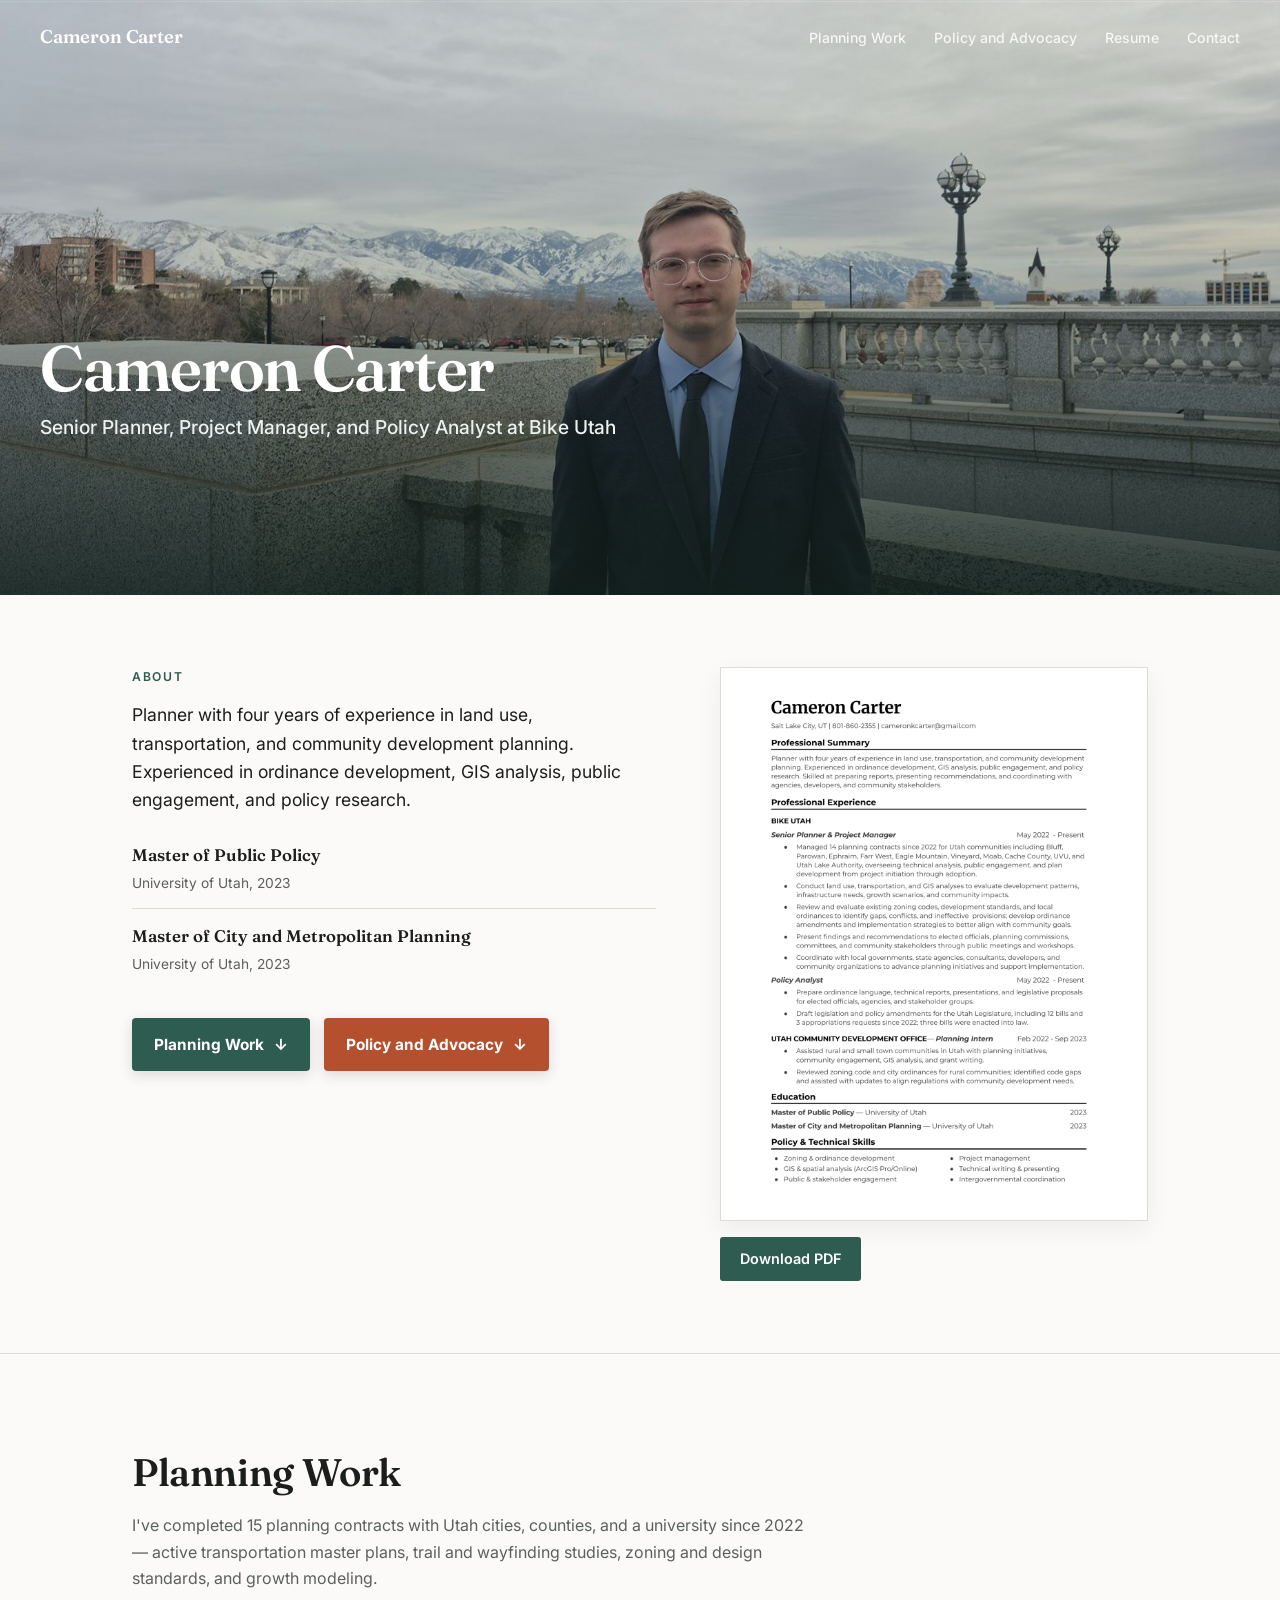
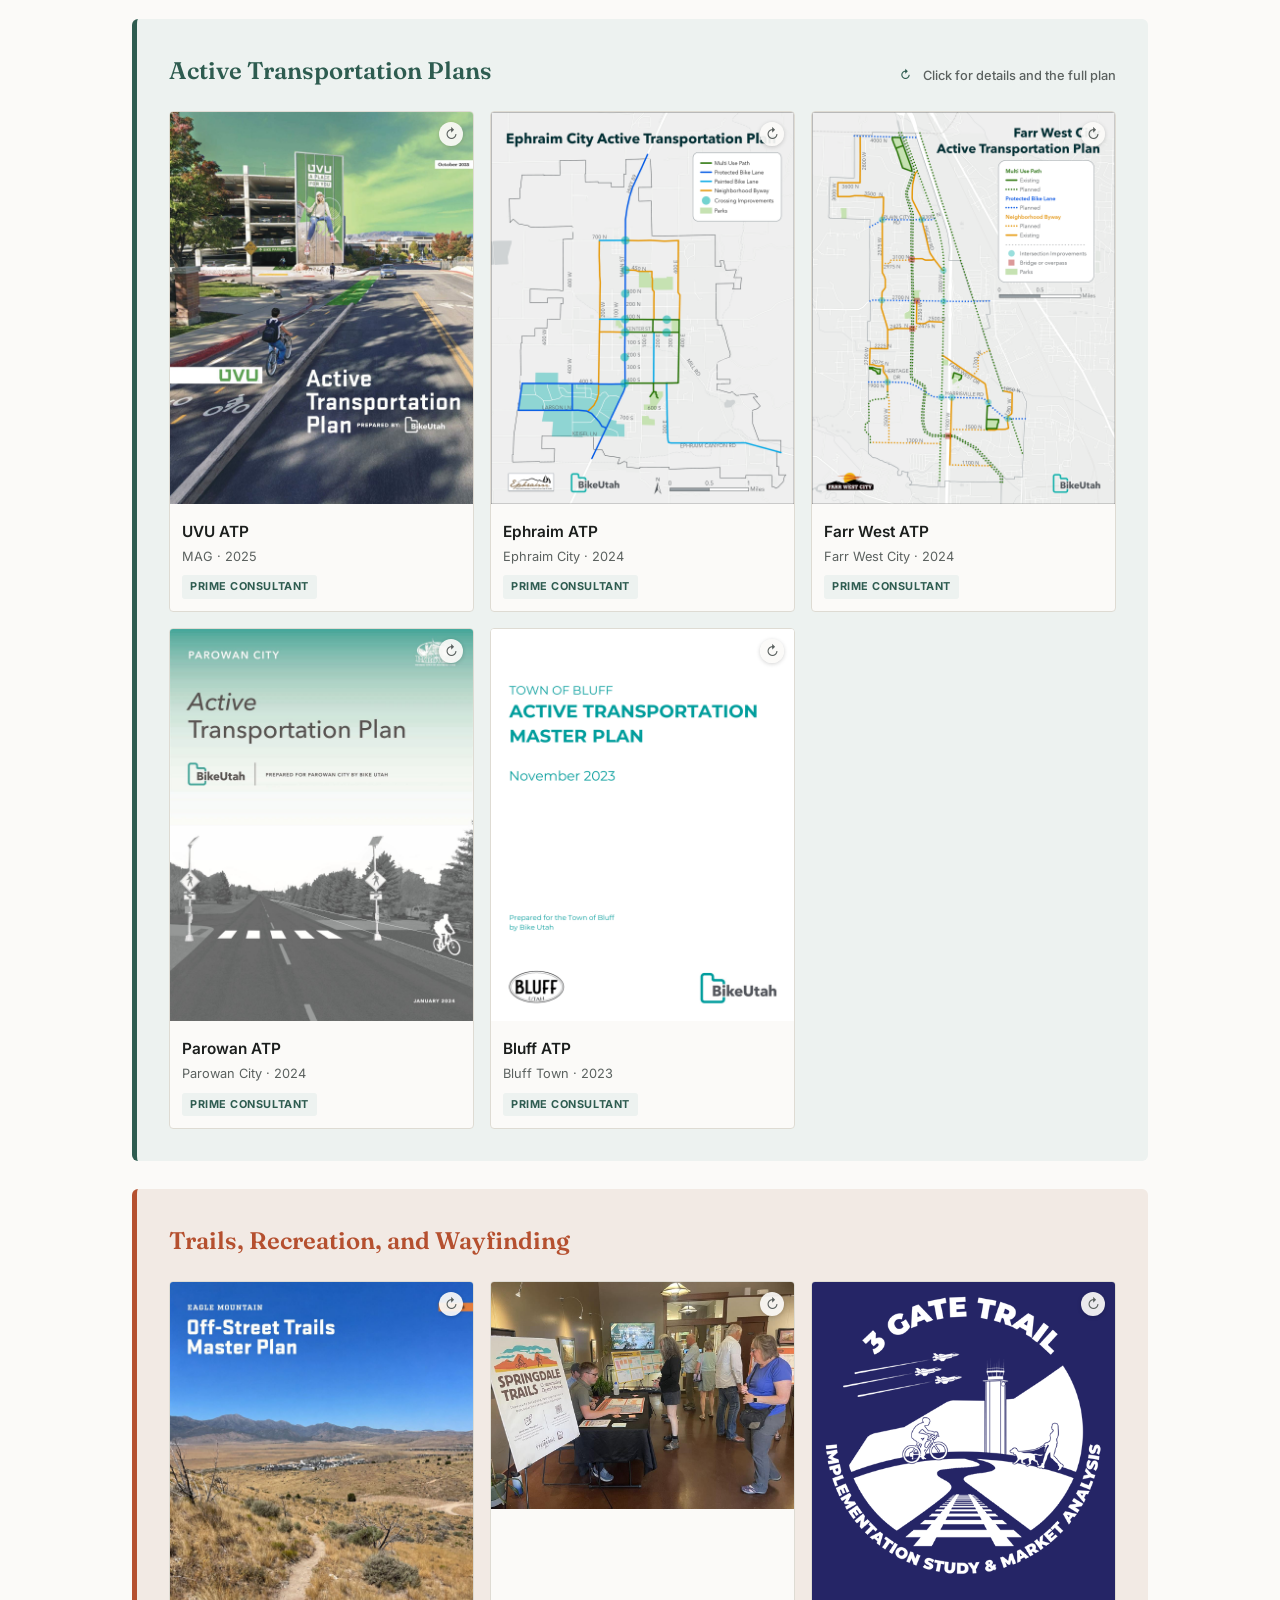
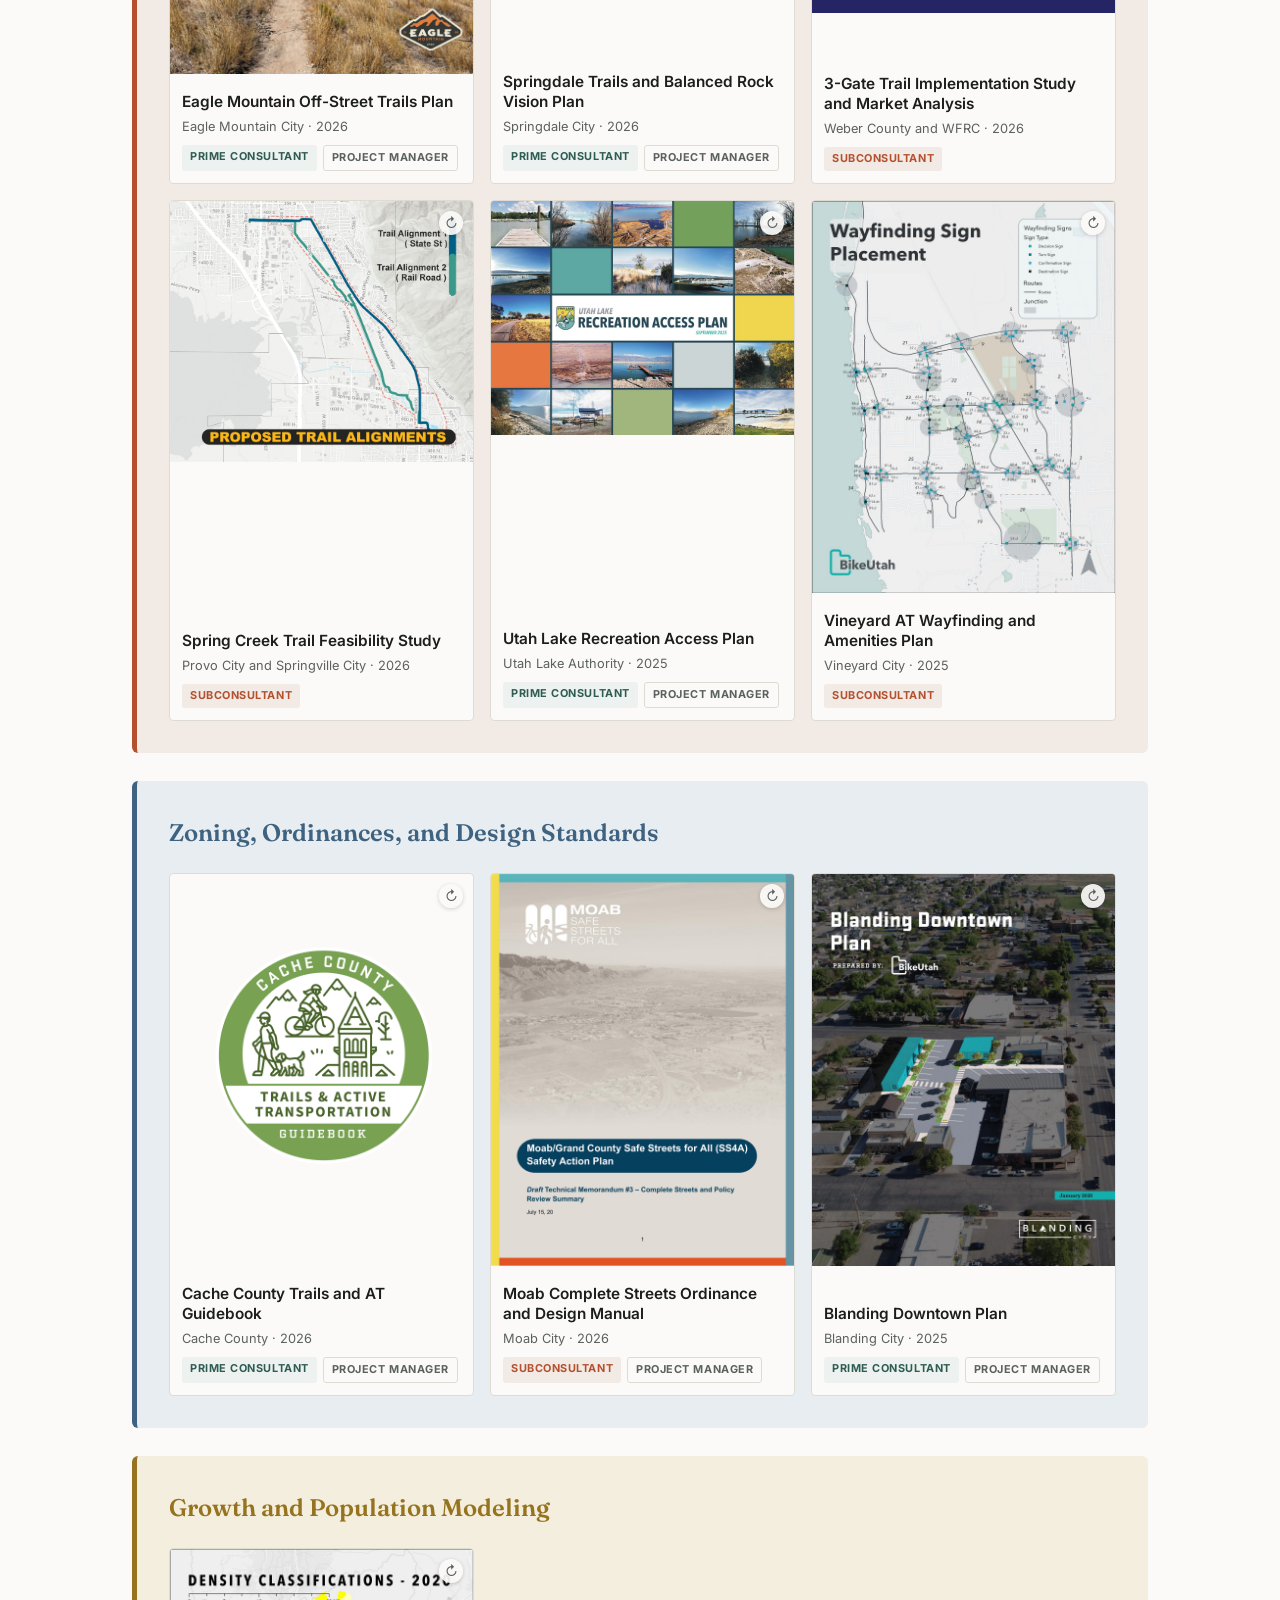
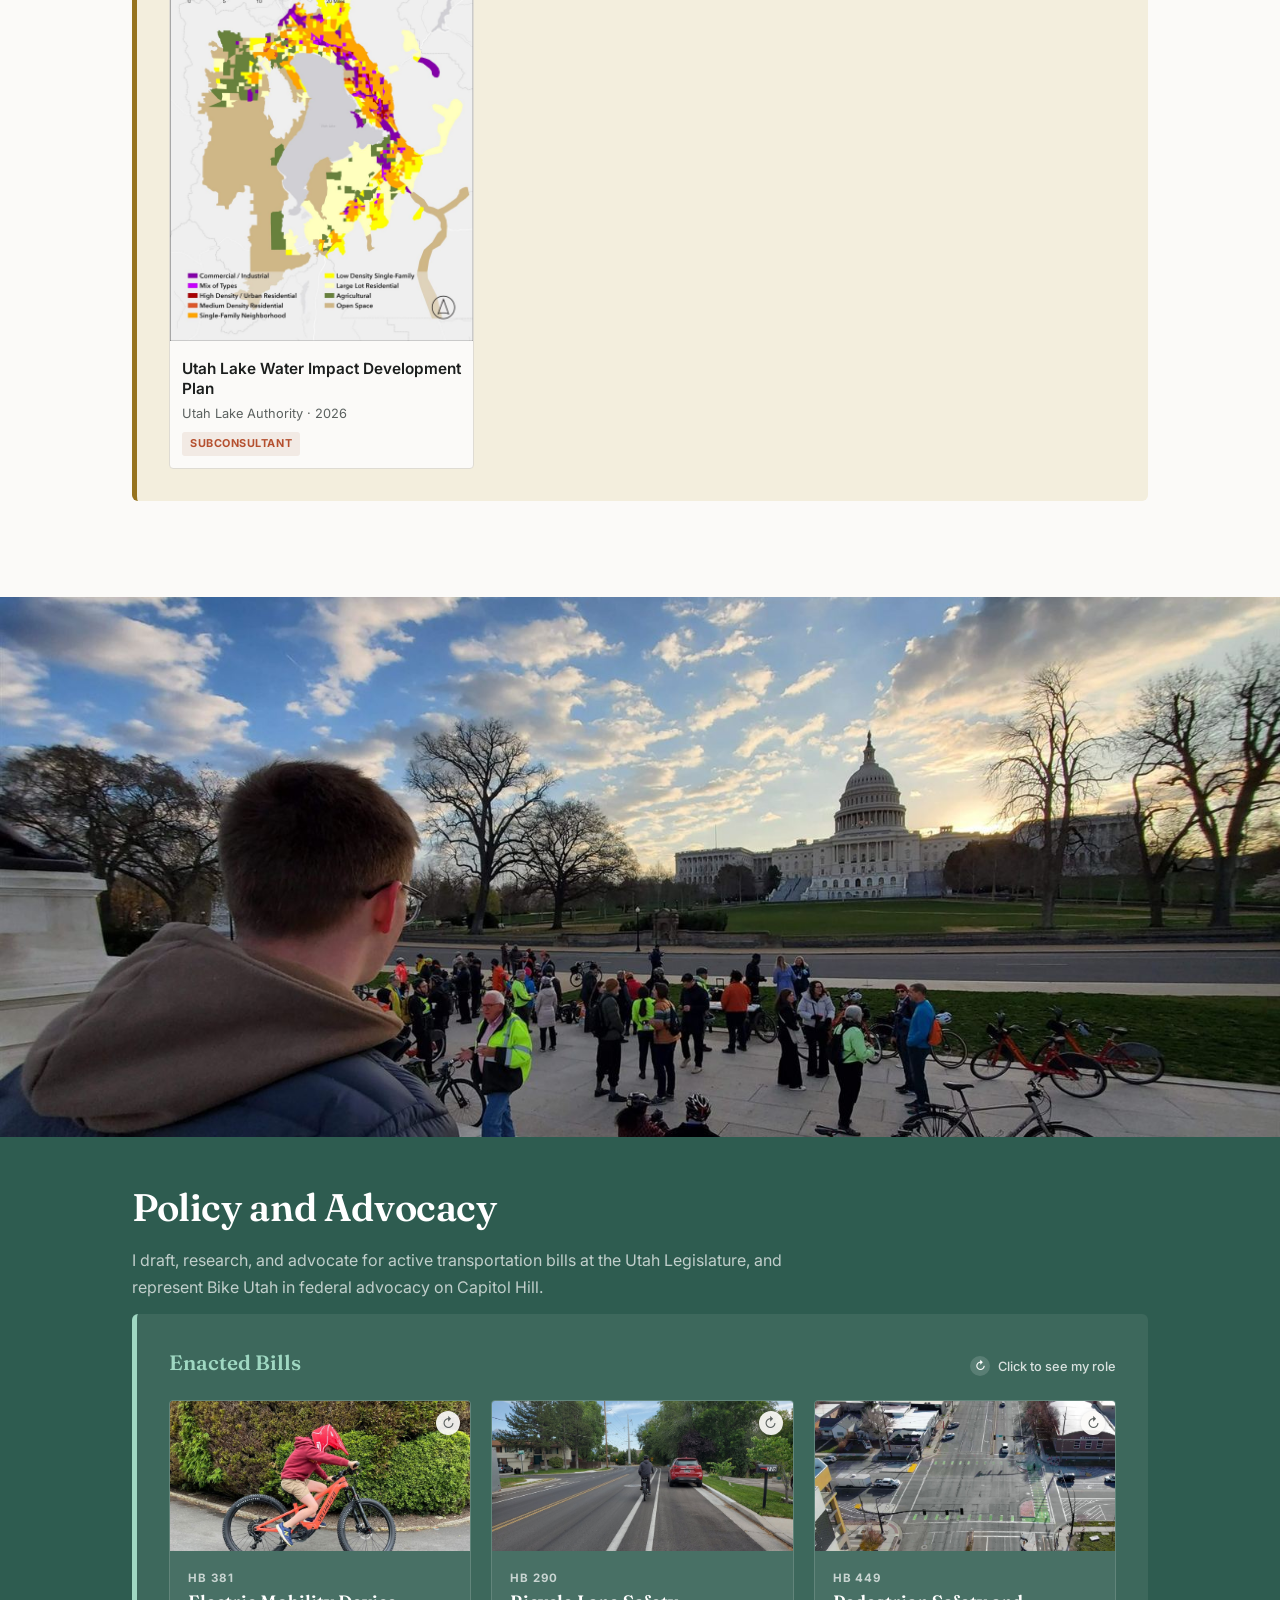
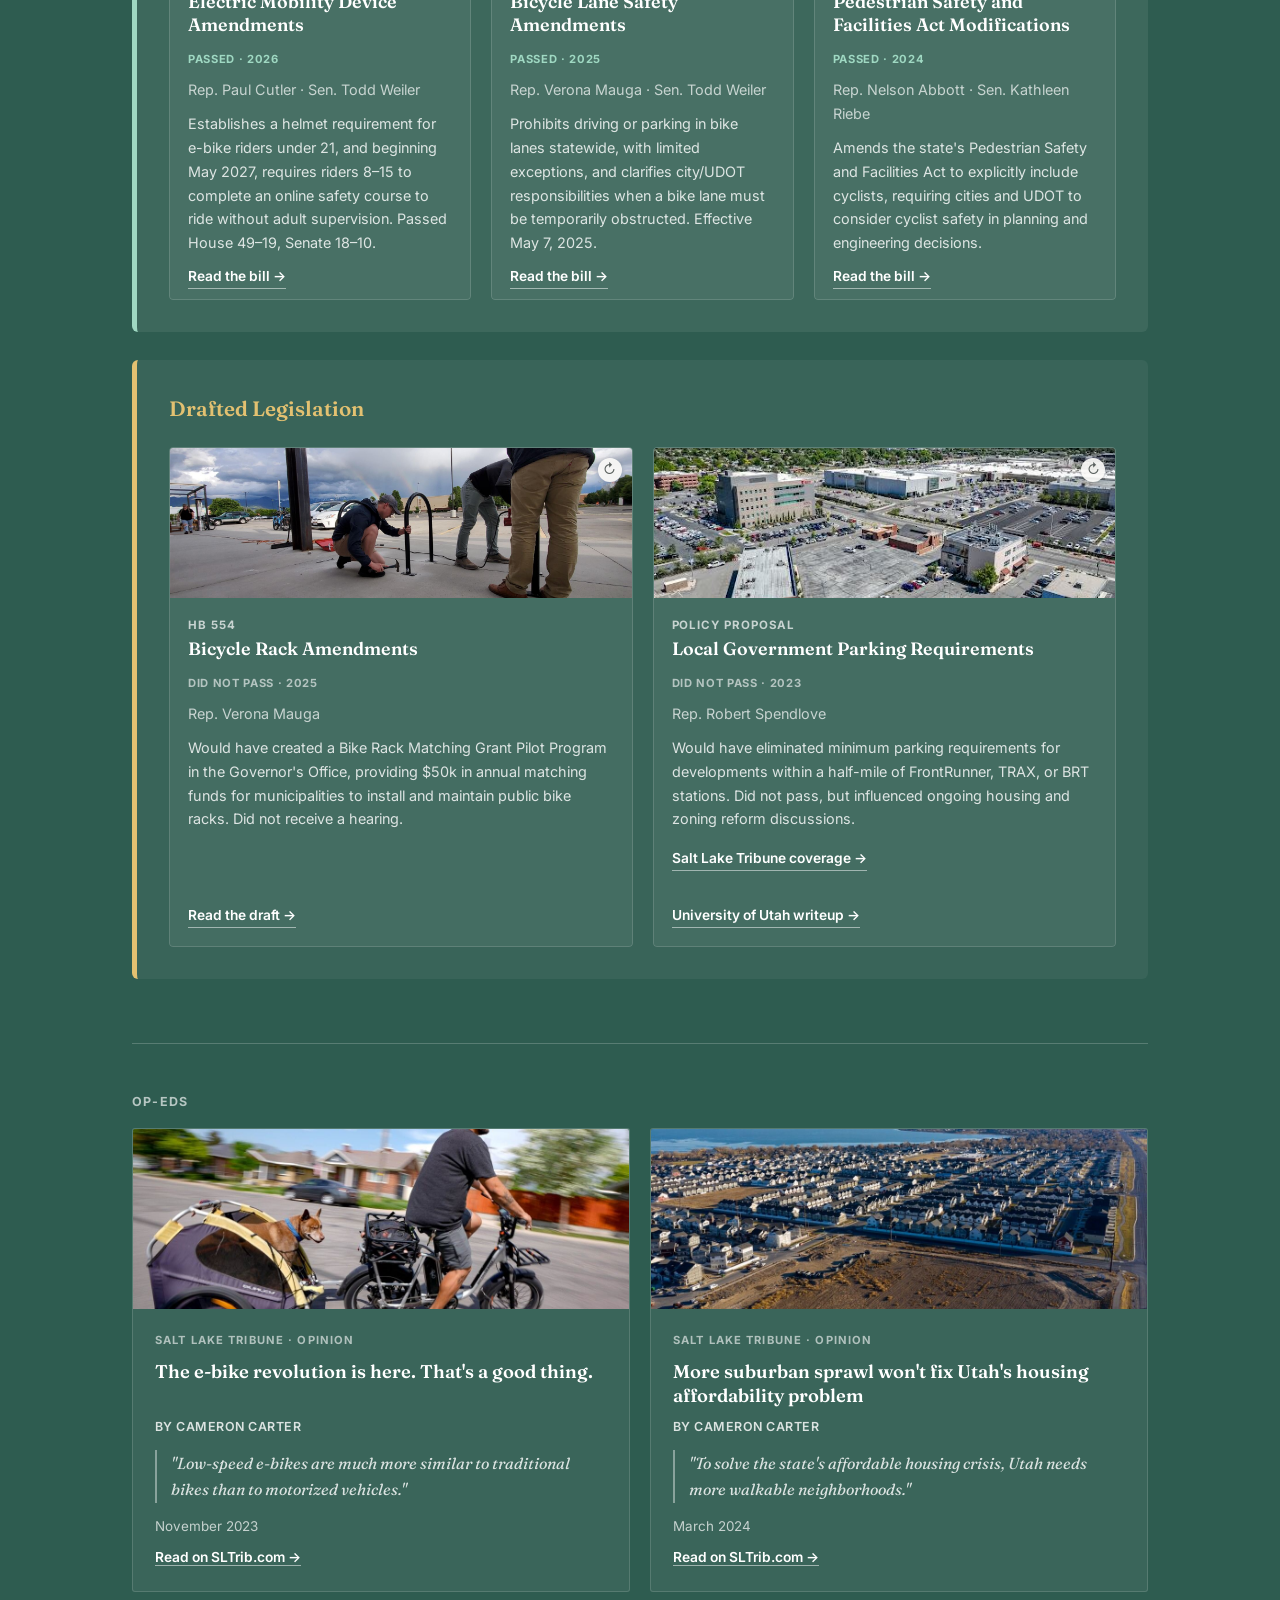
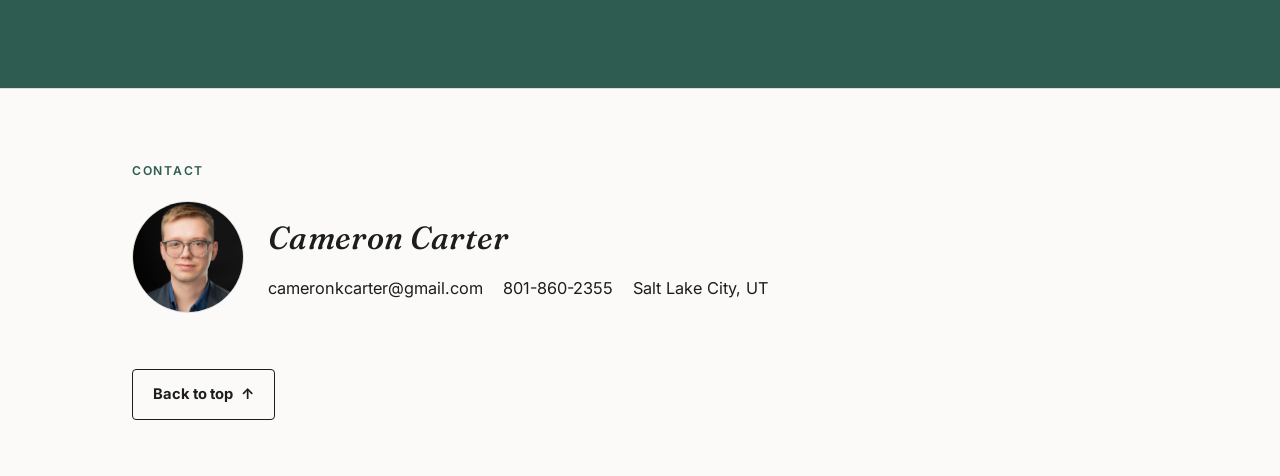
==== index.html @ 16ba0f66 "Open plan pages in same tab instead of new tab" ====
<!DOCTYPE html>
<html lang="en">
<head>
<meta charset="UTF-8">
<meta name="viewport" content="width=device-width, initial-scale=1.0">
<title>Cameron Carter — Transportation and Land Use Planner</title>
<link rel="stylesheet" href="assets/css/style.css">
</head>
<body>

<header class="site-nav" id="siteNav">
  <div class="wrap">
    <a class="site-name" href="#top">Cameron Carter</a>
    <nav>
      <a href="#planning">Planning Work</a>
      <a href="#policy">Policy and Advocacy</a>
      <a href="#resume">Resume</a>
      <a href="#contact">Contact</a>
    </nav>
  </div>
</header>

<section class="hero" id="top">
  <img src="assets/img/hero-capitol.jpg" alt="Cameron Carter at the Utah State Capitol, with the Salt Lake valley and Wasatch mountains behind him">
  <div class="hero-content">
    <div class="wrap">
      <h1>Cameron Carter</h1>
      <div class="role">Senior Planner, Project Manager, and Policy Analyst at Bike Utah</div>
    </div>
  </div>
</section>

<main>

  <section class="tight" id="about">
    <div class="wrap">
      <div class="about-grid">
        <div>
          <div class="eyebrow">About</div>
          <p class="lead">Planner with four years of experience in land use, transportation, and community development planning. Experienced in ordinance development, GIS analysis, public engagement, and policy research.</p>

          <ul class="degree-list">
            <li>
              <div class="degree-name">Master of Public Policy</div>
              <div class="degree-school">University of Utah, 2023</div>
            </li>
            <li>
              <div class="degree-name">Master of City and Metropolitan Planning</div>
              <div class="degree-school">University of Utah, 2023</div>
            </li>
          </ul>

          <div class="btn-row">
            <a class="btn-scroll btn-scroll-green" href="#planning">Planning Work <span class="arrow">↓</span></a>
            <a class="btn-scroll btn-scroll-rust" href="#policy">Policy and Advocacy <span class="arrow">↓</span></a>
          </div>
        </div>

        <div id="resume">
          <a href="assets/resume/Cameron-Carter-Resume.pdf" target="_blank" rel="noopener">
            <img class="resume-image" src="assets/img/resume-page1.png" alt="Cameron Carter's resume">
          </a>
          <div class="resume-actions">
            <a class="btn" href="assets/resume/Cameron-Carter-Resume.pdf" download>Download PDF</a>
          </div>
        </div>
      </div>
    </div>
  </section>

  <section class="section-divide" id="planning">
    <div class="wrap">
      <h2>Planning Work</h2>
      <p class="muted measure">I've completed 15 planning contracts with Utah cities, counties, and a university since 2022 — active transportation master plans, trail and wayfinding studies, zoning and design standards, and growth modeling.</p>

      <div class="cat-block cat-green">
        <div class="cat-title-row">
          <div class="cat-title">Active Transportation Plans</div>
          <div class="flip-cue"><span class="flip-cue-icon">↻</span> Click for details and the full plan</div>
        </div>
        <div class="proj-grid">
          <div class="proj-card flip-card" onclick="flipCard(this)">
            <div class="proj-card-inner">
              <div class="proj-face proj-front">
                <img class="proj-photo" src="assets/img/plan-uvu-main.jpg" alt="UVU Active Transportation Plan cover">
                <span class="flip-hint">↻</span>
                <div class="proj-front-body">
                  <div class="proj-name">UVU ATP</div>
                  <div class="proj-meta">MAG · 2025</div>
                  <div class="proj-tags"><span class="role-tag">Prime Consultant</span></div>
                </div>
              </div>
              <div class="proj-face proj-back">
                <img src="assets/img/plan-uvu-secondary.jpg" alt="UVU Active Transportation Plan map">
                <div class="proj-back-body">
                  <ul class="proj-desc-list">
                    <li>Campus-wide Active Transportation Plan linking UVU, surrounding neighborhoods, and regional transit</li>
                    <li>Evaluates walking and biking conditions on campus and across the network</li>
                    <li>Identifies major barriers to active commuting</li>
                    <li>Infrastructure and program strategies for students, faculty, staff, and visitors</li>
                  </ul>
                  <a class="proj-link" href="plans/uvu.html" onclick="event.stopPropagation();">View Full Plan →</a>
                </div>
              </div>
            </div>
          </div>
          <div class="proj-card flip-card" onclick="flipCard(this)">
            <div class="proj-card-inner">
              <div class="proj-face proj-front">
                <img class="proj-photo" src="assets/img/plan-ephraim-main.png" alt="Ephraim Active Transportation Plan map">
                <span class="flip-hint">↻</span>
                <div class="proj-front-body">
                  <div class="proj-name">Ephraim ATP</div>
                  <div class="proj-meta">Ephraim City · 2024</div>
                  <div class="proj-tags"><span class="role-tag">Prime Consultant</span></div>
                </div>
              </div>
              <div class="proj-face proj-back">
                <img src="assets/img/plan-ephraim-secondary.jpg" alt="Planning team reviewing a draft map during the Ephraim Active Transportation Plan process">
                <div class="proj-back-body">
                  <ul class="proj-desc-list">
                    <li>High-level recommendations and designs for the city's walking and biking network</li>
                    <li>Proposes 23.4 miles of new active transportation routes</li>
                    <li>Estimated cost: $2.7 million over the next 10–20 years</li>
                    <li>Existing conditions analysis</li>
                    <li>Community engagement: public open house, online survey, bike tour with city stakeholders</li>
                  </ul>
                  <a class="proj-link" href="plans/ephraim.html" onclick="event.stopPropagation();">View Full Plan →</a>
                </div>
              </div>
            </div>
          </div>
          <div class="proj-card flip-card" onclick="flipCard(this)">
            <div class="proj-card-inner">
              <div class="proj-face proj-front">
                <img class="proj-photo" src="assets/img/plan-farrwest-main.png" alt="Farr West Active Transportation Plan map">
                <span class="flip-hint">↻</span>
                <div class="proj-front-body">
                  <div class="proj-name">Farr West ATP</div>
                  <div class="proj-meta">Farr West City · 2024</div>
                  <div class="proj-tags"><span class="role-tag">Prime Consultant</span></div>
                </div>
              </div>
              <div class="proj-face proj-back">
                <img src="assets/img/plan-farrwest-secondary.jpg" alt="Farr West public meeting">
                <div class="proj-back-body">
                  <ul class="proj-desc-list">
                    <li>High-level recommendations and designs for the city's walking and biking network</li>
                    <li>Proposes 23.4 miles of new active transportation facilities</li>
                    <li>Estimated cost: $14.7 million</li>
                    <li>Existing conditions analysis</li>
                    <li>Community engagement: public open house, online survey, bike tour with city stakeholders</li>
                  </ul>
                  <a class="proj-link" href="plans/farrwest.html" onclick="event.stopPropagation();">View Full Plan →</a>
                </div>
              </div>
            </div>
          </div>
          <div class="proj-card flip-card" onclick="flipCard(this)">
            <div class="proj-card-inner">
              <div class="proj-face proj-front">
                <img class="proj-photo" src="assets/img/plan-parowan-main.jpg" alt="Parowan Active Transportation Plan cover">
                <span class="flip-hint">↻</span>
                <div class="proj-front-body">
                  <div class="proj-name">Parowan ATP</div>
                  <div class="proj-meta">Parowan City · 2024</div>
                  <div class="proj-tags"><span class="role-tag">Prime Consultant</span></div>
                </div>
              </div>
              <div class="proj-face proj-back">
                <img src="assets/img/plan-parowan-secondary.png" alt="Parowan Active Transportation Plan map">
                <div class="proj-back-body">
                  <ul class="proj-desc-list">
                    <li>High-level recommendations and designs for the city's walking and biking network</li>
                    <li>Proposes 30.25 miles of new active transportation facilities</li>
                    <li>Estimated cost: $20.6 million</li>
                    <li>Existing conditions analysis</li>
                    <li>Community engagement: public open house, online survey, bike tour with city stakeholders</li>
                  </ul>
                  <a class="proj-link" href="plans/parowan.html" onclick="event.stopPropagation();">View Full Plan →</a>
                </div>
              </div>
            </div>
          </div>
          <div class="proj-card flip-card" onclick="flipCard(this)">
            <div class="proj-card-inner">
              <div class="proj-face proj-front">
                <img class="proj-photo" src="assets/img/plan-bluff-main.png" alt="Bluff Active Transportation Master Plan cover">
                <span class="flip-hint">↻</span>
                <div class="proj-front-body">
                  <div class="proj-name">Bluff ATP</div>
                  <div class="proj-meta">Bluff Town · 2023</div>
                  <div class="proj-tags"><span class="role-tag">Prime Consultant</span></div>
                </div>
              </div>
              <div class="proj-face proj-back">
                <img src="assets/img/plan-bluff-secondary.png" alt="Bluff ATP facility types diagram">
                <div class="proj-back-body">
                  <ul class="proj-desc-list">
                    <li>Recommendations and designs for the town's walking and biking network</li>
                    <li>Proposes 30.4 miles of new active transportation facilities</li>
                    <li>Estimated cost: $17 million</li>
                    <li>Existing conditions analysis, plus an expanded environmental review of sensitive and public lands near Bluff</li>
                    <li>Community engagement: public open house, online survey, bike tour with city stakeholders</li>
                    <li>Foundational to a $12 million RAISE grant UDOT received in 2024</li>
                  </ul>
                  <a class="proj-link" href="plans/bluff.html" onclick="event.stopPropagation();">View Full Plan →</a>
                </div>
              </div>
            </div>
          </div>
        </div>
      </div>

      <div class="cat-block cat-rust">
        <div class="cat-title">Trails, Recreation, and Wayfinding</div>
        <div class="proj-grid">
          <div class="proj-card flip-card" onclick="flipCard(this)">
            <div class="proj-card-inner">
              <div class="proj-face proj-front">
                <img class="proj-photo" src="assets/img/plan-eaglemountain-main.jpg" alt="Eagle Mountain Off-Street Trails Master Plan cover">
                <span class="flip-hint">↻</span>
                <div class="proj-front-body">
                  <div class="proj-name">Eagle Mountain Off-Street Trails Plan</div>
                  <div class="proj-meta">Eagle Mountain City · 2026</div>
                  <div class="proj-tags"><span class="role-tag">Prime Consultant</span><span class="role-tag pm">Project Manager</span></div>
                </div>
              </div>
              <div class="proj-face proj-back">
                <img src="assets/img/plan-eaglemountain-secondary.jpg" alt="Eagle Mountain trail conflicts diagram">
                <div class="proj-back-body">
                  <ul class="proj-desc-list">
                    <li>Off-street trails master plan focused on Hidden Hollow and surrounding public lands</li>
                    <li>Field-based assessment of the existing trail system</li>
                    <li>Identifies safety, drainage, erosion, connectivity, and signage issues</li>
                    <li>Recommendations to improve conditions and expand access for all trail users</li>
                    <li>Evaluated the city's bike park; proposed skill-area and expansion upgrades</li>
                  </ul>
                  <a class="proj-link" href="plans/eaglemountain.html" onclick="event.stopPropagation();">View Full Plan →</a>
                </div>
              </div>
            </div>
          </div>
          <div class="proj-card flip-card" onclick="flipCard(this)">
            <div class="proj-card-inner">
              <div class="proj-face proj-front">
                <img class="proj-photo" src="assets/img/plan-springdale-secondary.jpg" alt="Springdale Trails community open house">
                <span class="flip-hint">↻</span>
                <div class="proj-front-body">
                  <div class="proj-name">Springdale Trails and Balanced Rock Vision Plan</div>
                  <div class="proj-meta">Springdale City · 2026</div>
                  <div class="proj-tags"><span class="role-tag">Prime Consultant</span><span class="role-tag pm">Project Manager</span></div>
                </div>
              </div>
              <div class="proj-face proj-back">
                <img src="assets/img/plan-springdale-main.jpg" alt="Springdale Trails Community Outreach kickoff meeting cover">
                <div class="proj-back-body">
                  <ul class="proj-desc-list">
                    <li>Community outreach to understand sentiment on trails</li>
                    <li>Hosted a community workshop and online survey</li>
                    <li>Hiked Balanced Rock with city staff</li>
                    <li>Produced a vision plan for trail expansion</li>
                  </ul>
                </div>
              </div>
            </div>
          </div>
          <div class="proj-card flip-card" onclick="flipCard(this)">
            <div class="proj-card-inner">
              <div class="proj-face proj-front">
                <img class="proj-photo" src="assets/img/plan-3gate-main.png" alt="3 Gate Trail Implementation Study and Market Analysis logo">
                <span class="flip-hint">↻</span>
                <div class="proj-front-body">
                  <div class="proj-name">3-Gate Trail Implementation Study and Market Analysis</div>
                  <div class="proj-meta">Weber County and WFRC · 2026</div>
                  <div class="proj-tags"><span class="role-tag sub">Subconsultant</span></div>
                </div>
              </div>
              <div class="proj-face proj-back">
                <img src="assets/img/plan-3gate-secondary.png" alt="3-Gate Trail amenity benefit index table">
                <div class="proj-back-body">
                  <ul class="proj-desc-list">
                    <li>Feasibility study for a regional trail from Hill Air Force Base (Clearfield) to downtown Ogden</li>
                    <li>Led community engagement (sub to Avenue Consultants)</li>
                    <li>Stakeholder outreach to surface user needs and perceived barriers</li>
                    <li>Findings informed route evaluation and alignment recommendations</li>
                  </ul>
                  <a class="proj-link" href="plans/3gate.html" onclick="event.stopPropagation();">View Full Plan →</a>
                </div>
              </div>
            </div>
          </div>
          <div class="proj-card flip-card" onclick="flipCard(this)">
            <div class="proj-card-inner">
              <div class="proj-face proj-front">
                <img class="proj-photo" src="assets/img/plan-springcreek-secondary.jpg" alt="Spring Creek Trail proposed alignment map">
                <span class="flip-hint">↻</span>
                <div class="proj-front-body">
                  <div class="proj-name">Spring Creek Trail Feasibility Study</div>
                  <div class="proj-meta">Provo City and Springville City · 2026</div>
                  <div class="proj-tags"><span class="role-tag sub">Subconsultant</span></div>
                </div>
              </div>
              <div class="proj-face proj-back">
                <img src="assets/img/plan-springcreek-main.png" alt="Spring Creek Trail existing active transportation network map">
                <div class="proj-back-body">
                  <ul class="proj-desc-list">
                    <li>Feasibility study for a trail linking Provo and Springville (sub to Avenue Consultants)</li>
                    <li>Intercept surveys and GIS analysis of existing conditions</li>
                    <li>Evaluated route options against constraints and land ownership</li>
                    <li>Identified a preferred alignment for a continuous, accessible corridor</li>
                  </ul>
                  <a class="proj-link" href="plans/springcreek.html" onclick="event.stopPropagation();">View Full Plan →</a>
                </div>
              </div>
            </div>
          </div>
          <div class="proj-card flip-card" onclick="flipCard(this)">
            <div class="proj-card-inner">
              <div class="proj-face proj-front">
                <img class="proj-photo" src="assets/img/plan-ularap-main.jpg" alt="Utah Lake Recreation Access Plan cover">
                <span class="flip-hint">↻</span>
                <div class="proj-front-body">
                  <div class="proj-name">Utah Lake Recreation Access Plan</div>
                  <div class="proj-meta">Utah Lake Authority · 2025</div>
                  <div class="proj-tags"><span class="role-tag">Prime Consultant</span><span class="role-tag pm">Project Manager</span></div>
                </div>
              </div>
              <div class="proj-face proj-back">
                <img src="assets/img/plan-ularap-secondary.jpg" alt="Utah Lake Recreation Access Plan site plan">
                <div class="proj-back-body">
                  <ul class="proj-desc-list">
                    <li>Improves recreation access at Utah Lake</li>
                    <li>Assessed 35 public access points — marinas, parks, trailheads, beaches, boat launches</li>
                    <li>Addresses pain points like trash accumulation and unsafe access</li>
                    <li>Broad strategies to grow recreational use of the lake</li>
                  </ul>
                  <a class="proj-link" href="plans/ularap.html" onclick="event.stopPropagation();">View Full Plan →</a>
                </div>
              </div>
            </div>
          </div>
          <div class="proj-card flip-card" onclick="flipCard(this)">
            <div class="proj-card-inner">
              <div class="proj-face proj-front">
                <img class="proj-photo" src="assets/img/plan-vineyard-secondary.jpg" alt="Vineyard wayfinding sign placement map">
                <span class="flip-hint">↻</span>
                <div class="proj-front-body">
                  <div class="proj-name">Vineyard AT Wayfinding and Amenities Plan</div>
                  <div class="proj-meta">Vineyard City · 2025</div>
                  <div class="proj-tags"><span class="role-tag sub">Subconsultant</span></div>
                </div>
              </div>
              <div class="proj-face proj-back">
                <img src="assets/img/plan-vineyard-main.png" alt="Vineyard AT Wayfinding and Amenities Plan iconography options">
                <div class="proj-back-body">
                  <ul class="proj-desc-list">
                    <li>Wayfinding and amenities component of Vineyard's AT Plan Update (sub to Avenue Consultants)</li>
                    <li>Led community engagement</li>
                    <li>Designed a citywide wayfinding signage system</li>
                    <li>Identified sign locations and messaging for intuitive navigation</li>
                    <li>Amenities recommendations to improve comfort along trails and bike routes</li>
                  </ul>
                </div>
              </div>
            </div>
          </div>
        </div>
      </div>

      <div class="cat-block cat-blue">
        <div class="cat-title">Zoning, Ordinances, and Design Standards</div>
        <div class="proj-grid">
          <div class="proj-card flip-card" onclick="flipCard(this)">
            <div class="proj-card-inner">
              <div class="proj-face proj-front">
                <img class="proj-photo" src="assets/img/plan-cache-main.png" alt="Cache County Trails and Active Transportation Guidebook cover">
                <span class="flip-hint">↻</span>
                <div class="proj-front-body">
                  <div class="proj-name">Cache County Trails and AT Guidebook</div>
                  <div class="proj-meta">Cache County · 2026</div>
                  <div class="proj-tags"><span class="role-tag">Prime Consultant</span><span class="role-tag pm">Project Manager</span></div>
                </div>
              </div>
              <div class="proj-face proj-back">
                <img src="assets/img/plan-cache-secondary.png" alt="Cache County Trails and Active Transportation Guidebook steering committee meeting">
                <div class="proj-back-body">
                  <ul class="proj-desc-list">
                    <li>Guidebook for municipalities to support implementation of AT facilities</li>
                    <li>More consistent design standards for municipalities to follow</li>
                    <li>Context-sensitive standards aligned with Cache County's unique characteristics</li>
                    <li>Model ordinances and policy tools</li>
                    <li>Hosted 3 community workshops</li>
                  </ul>
                </div>
              </div>
            </div>
          </div>
          <div class="proj-card flip-card" onclick="flipCard(this)">
            <div class="proj-card-inner">
              <div class="proj-face proj-front">
                <img class="proj-photo" src="assets/img/plan-moab-main.png" alt="Moab/Grand Safe Streets for All Safety Action Plan cover">
                <span class="flip-hint">↻</span>
                <div class="proj-front-body">
                  <div class="proj-name">Moab Complete Streets Ordinance and Design Manual</div>
                  <div class="proj-meta">Moab City · 2026</div>
                  <div class="proj-tags"><span class="role-tag sub">Subconsultant</span><span class="role-tag pm">Project Manager</span></div>
                </div>
              </div>
              <div class="proj-face proj-back">
                <img src="assets/img/plan-moab-secondary.png" alt="Moab Complete Streets Design Manual road cross sections">
                <div class="proj-back-body">
                  <ul class="proj-desc-list">
                    <li>Wrote a Complete Streets ordinance and design manual to guide city transportation projects</li>
                    <li>Reviewed city code; recommendations for more multimodal design</li>
                  </ul>
                  <a class="proj-link" href="plans/moab.html" onclick="event.stopPropagation();">View Full Plan →</a>
                </div>
              </div>
            </div>
          </div>
          <div class="proj-card flip-card" onclick="flipCard(this)">
            <div class="proj-card-inner">
              <div class="proj-face proj-front">
                <img class="proj-photo" src="assets/img/plan-blanding-main.jpg" alt="Blanding Downtown Plan cover">
                <span class="flip-hint">↻</span>
                <div class="proj-front-body">
                  <div class="proj-name">Blanding Downtown Plan</div>
                  <div class="proj-meta">Blanding City · 2025</div>
                  <div class="proj-tags"><span class="role-tag">Prime Consultant</span><span class="role-tag pm">Project Manager</span></div>
                </div>
              </div>
              <div class="proj-face proj-back">
                <img src="assets/img/plan-blanding-secondary.png" alt="Blanding Downtown Plan design exports">
                <div class="proj-back-body">
                  <ul class="proj-desc-list">
                    <li>Recommendations to make downtown more walkable and vibrant</li>
                    <li>Street redesigns, downtown zoning code, wayfinding and street amenities</li>
                    <li>Branding and marketing recommendations</li>
                    <li>Existing conditions analysis</li>
                    <li>Community workshop for engagement</li>
                  </ul>
                  <a class="proj-link" href="plans/blanding.html" onclick="event.stopPropagation();">View Full Plan →</a>
                </div>
              </div>
            </div>
          </div>
        </div>
      </div>

      <div class="cat-block cat-gold">
        <div class="cat-title">Growth and Population Modeling</div>
        <div class="proj-grid">
          <div class="proj-card flip-card" onclick="flipCard(this)">
            <div class="proj-card-inner">
              <div class="proj-face proj-front">
                <img class="proj-photo" src="assets/img/plan-ulawidp-main.jpg" alt="Utah Lake Water Impact Development Plan density classifications map">
                <span class="flip-hint">↻</span>
                <div class="proj-front-body">
                  <div class="proj-name">Utah Lake Water Impact Development Plan</div>
                  <div class="proj-meta">Utah Lake Authority · 2026</div>
                  <div class="proj-tags"><span class="role-tag sub">Subconsultant</span></div>
                </div>
              </div>
              <div class="proj-face proj-back">
                <img src="assets/img/plan-ulawidp-secondary.jpg" alt="Household population growth 2025-2050 map">
                <div class="proj-back-body">
                  <ul class="proj-desc-list">
                    <li>Modeled future land use and population growth impacts on Utah Lake, 2020–2050 (sub to SWCA)</li>
                    <li>GIS-based analysis using MAG growth projections and regional plans</li>
                    <li>Quantifies effects on recreation access, shoreline conditions, and environmental pressure</li>
                    <li>Data foundation for long-term planning and policy coordination across Utah County</li>
                  </ul>
                </div>
              </div>
            </div>
          </div>
        </div>
      </div>

    </div>
  </section>

  <section id="policy">
    <img class="bleed-full" src="assets/img/policy-hero.jpg" alt="At a national advocacy event with the U.S. Capitol in the background">

    <div class="wrap">
      <h2>Policy and Advocacy</h2>
      <p class="muted measure">I draft, research, and advocate for active transportation bills at the Utah Legislature, and represent Bike Utah in federal advocacy on Capitol Hill.</p>

      <div class="bill-section bill-section-enacted">
        <div class="cat-title-row">
          <div class="bill-section-title">Enacted Bills</div>
          <div class="flip-cue"><span class="flip-cue-icon">↻</span> Click to see my role</div>
        </div>
        <div class="bill-grid">

          <div class="bill-card flip-card" onclick="flipCard(this)">
            <div class="bill-card-inner">
              <div class="bill-face bill-front">
                <img src="assets/img/kids-on-ebikes.jpg" alt="Kids riding e-bikes">
                <span class="flip-hint">↻</span>
                <div class="bill-card-body">
                  <div class="bill-head">
                    <div class="bill-kicker">HB 381</div>
                    <h3>Electric Mobility Device Amendments</h3>
                  </div>
                  <span class="bill-status passed">Passed · 2026</span>
                  <p class="bill-sponsor">Rep. Paul Cutler · Sen. Todd Weiler</p>
                  <p>Establishes a helmet requirement for e-bike riders under 21, and beginning May 2027, requires riders 8–15 to complete an online safety course to ride without adult supervision. Passed House 49–19, Senate 18–10.</p>
                  <a class="bill-link" href="https://le.utah.gov/Session/2026/bills/static/HB0381.html" target="_blank" rel="noopener" onclick="event.stopPropagation()">Read the bill →</a>
                </div>
              </div>
              <div class="bill-face bill-back">
                <img src="assets/img/hb381-event.jpg" alt="HB 381 press event on the steps of the Utah State Capitol">
                <div class="bill-card-body">
                  <div class="bill-back-label">My Role</div>
                  <p>Drafted the bill with House Transportation Committee staff. Worked with Rep. Cutler and stakeholders to negotiate provisions and adjust the bill as it moved through committee.</p>
                </div>
              </div>
            </div>
          </div>

          <div class="bill-card flip-card" onclick="flipCard(this)">
            <div class="bill-card-inner">
              <div class="bill-face bill-front">
                <img src="assets/img/hb290-bike-lane.jpg" alt="A car parked in a bike lane">
                <span class="flip-hint">↻</span>
                <div class="bill-card-body">
                  <div class="bill-head">
                    <div class="bill-kicker">HB 290</div>
                    <h3>Bicycle Lane Safety Amendments</h3>
                  </div>
                  <span class="bill-status passed">Passed · 2025</span>
                  <p class="bill-sponsor">Rep. Verona Mauga · Sen. Todd Weiler</p>
                  <p>Prohibits driving or parking in bike lanes statewide, with limited exceptions, and clarifies city/UDOT responsibilities when a bike lane must be temporarily obstructed. Effective May 7, 2025.</p>
                  <a class="bill-link" href="https://le.utah.gov/~2025/bills/static/HB0290.html" target="_blank" rel="noopener" onclick="event.stopPropagation()">Read the bill →</a>
                </div>
              </div>
              <div class="bill-face bill-back">
                <img src="assets/img/lobbying-day.jpg" alt="Meeting with a legislator during a lobbying day at the Capitol">
                <div class="bill-card-body">
                  <div class="bill-back-label">My Role</div>
                  <p>Drafted this bill with Rep. Mauga and worked to convince legislators to support it. Hosted a lobbying day event featuring Rep. Mauga, where constituents could talk with her directly about the bill.</p>
                </div>
              </div>
            </div>
          </div>

          <div class="bill-card flip-card" onclick="flipCard(this)">
            <div class="bill-card-inner">
              <div class="bill-face bill-front">
                <img src="assets/img/hb449-bike-lane.jpg" alt="A bike lane relevant to HB 449, the Pedestrian Safety and Facilities Act Modifications">
                <span class="flip-hint">↻</span>
                <div class="bill-card-body">
                  <div class="bill-head">
                    <div class="bill-kicker">HB 449</div>
                    <h3>Pedestrian Safety and Facilities Act Modifications</h3>
                  </div>
                  <span class="bill-status passed">Passed · 2024</span>
                  <p class="bill-sponsor">Rep. Nelson Abbott · Sen. Kathleen Riebe</p>
                  <p>Amends the state's Pedestrian Safety and Facilities Act to explicitly include cyclists, requiring cities and UDOT to consider cyclist safety in planning and engineering decisions.</p>
                  <a class="bill-link" href="https://le.utah.gov/~2024/bills/static/HB0449.html" target="_blank" rel="noopener" onclick="event.stopPropagation()">Read the bill →</a>
                </div>
              </div>
              <div class="bill-face bill-back">
                <img src="assets/img/hb449-construction.jpeg" alt="Sidewalk and street construction in Salt Lake City">
                <div class="bill-card-body">
                  <div class="bill-back-label">My Role</div>
                  <p>Drafted the legislation with Rep. Abbott. Worked with him to negotiate provisions with UDOT and WFRC to get them on board in support of the bill.</p>
                </div>
              </div>
            </div>
          </div>
        </div>
      </div>

      <div class="bill-section bill-section-drafted">
        <div class="bill-section-title">Drafted Legislation</div>
        <div class="bill-grid two">

          <div class="bill-card flip-card" onclick="flipCard(this)">
            <div class="bill-card-inner">
              <div class="bill-face bill-front">
                <img src="assets/img/bike-rack-install-2.jpg" alt="Installing a bike rack, with a rainbow in the background after a storm">
                <span class="flip-hint">↻</span>
                <div class="bill-card-body">
                  <div class="bill-head">
                    <div class="bill-kicker">HB 554</div>
                    <h3>Bicycle Rack Amendments</h3>
                  </div>
                  <span class="bill-status notpassed">Did not pass · 2025</span>
                  <p class="bill-sponsor">Rep. Verona Mauga</p>
                  <p>Would have created a Bike Rack Matching Grant Pilot Program in the Governor's Office, providing $50k in annual matching funds for municipalities to install and maintain public bike racks. Did not receive a hearing.</p>
                  <a class="bill-link" href="https://le.utah.gov/~2025/bills/static/HB0554.html" target="_blank" rel="noopener" onclick="event.stopPropagation()">Read the draft →</a>
                </div>
              </div>
              <div class="bill-face bill-back">
                <img src="assets/img/bike-rack-install.jpg" alt="Installing a bike rack">
                <div class="bill-card-body">
                  <div class="bill-back-label">My Role</div>
                  <p>Drafted the bill and proposed the matching-grant model on behalf of Bike Utah. It didn't receive a committee hearing.</p>
                </div>
              </div>
            </div>
          </div>

          <div class="bill-card flip-card" onclick="flipCard(this)">
            <div class="bill-card-inner">
              <div class="bill-face bill-front">
                <img src="assets/img/parking-lot.jpg" alt="A surface parking lot">
                <span class="flip-hint">↻</span>
                <div class="bill-card-body">
                  <div class="bill-head">
                    <div class="bill-kicker">Policy Proposal</div>
                    <h3>Local Government Parking Requirements</h3>
                  </div>
                  <span class="bill-status notpassed">Did not pass · 2023</span>
                  <p class="bill-sponsor">Rep. Robert Spendlove</p>
                  <p>Would have eliminated minimum parking requirements for developments within a half-mile of FrontRunner, TRAX, or BRT stations. Did not pass, but influenced ongoing housing and zoning reform discussions.</p>
                  <a class="bill-link" href="https://www.sltrib.com/news/2023/01/26/less-lots-more-walks-utah/" target="_blank" rel="noopener" onclick="event.stopPropagation()">Salt Lake Tribune coverage →</a><br>
                  <a class="bill-link" href="https://plan.cap.utah.edu/students/cameron-carter-mcmp-student-on-utahs-parking-reform-bill/" target="_blank" rel="noopener" onclick="event.stopPropagation()">University of Utah writeup →</a>
                </div>
              </div>
              <div class="bill-face bill-back">
                <img src="assets/img/parking-lot-2.png" alt="A surface parking lot">
                <div class="bill-card-body">
                  <div class="bill-back-label">My Role</div>
                  <p>Drafted the proposal and coordinated with Rep. Robert Spendlove to advocate for transit-oriented parking reform. It didn't pass, but helped shape later housing and zoning reform discussions.</p>
                </div>
              </div>
            </div>
          </div>
        </div>
      </div>

      <div class="oped-divider"></div>
      <div class="section-kicker">Op-Eds</div>
      <div class="oped-grid">
        <div class="oped-card">
          <img src="assets/img/oped-ebike-revolution.jpg" alt="E-bike riders on a street">
          <div class="oped-card-body">
            <div class="oped-masthead">Salt Lake Tribune · Opinion</div>
            <h3>The e-bike revolution is here. That's a good thing.</h3>
            <p class="oped-byline">By Cameron Carter</p>
            <p class="oped-quote">"Low-speed e-bikes are much more similar to traditional bikes than to motorized vehicles."</p>
            <p class="muted">November 2023</p>
            <a class="bill-link" href="https://www.sltrib.com/opinion/commentary/2023/11/09/bike-utah-e-bike-revolution-is/" target="_blank" rel="noopener">Read on SLTrib.com →</a>
          </div>
        </div>
        <div class="oped-card">
          <img src="assets/img/oped-suburban-sprawl.jpg" alt="Suburban sprawl development">
          <div class="oped-card-body">
            <div class="oped-masthead">Salt Lake Tribune · Opinion</div>
            <h3>More suburban sprawl won't fix Utah's housing affordability problem</h3>
            <p class="oped-byline">By Cameron Carter</p>
            <p class="oped-quote">"To solve the state's affordable housing crisis, Utah needs more walkable neighborhoods."</p>
            <p class="muted">March 2024</p>
            <a class="bill-link" href="https://www.sltrib.com/opinion/commentary/2024/03/17/opinion-more-suburban-sprawl-wont/" target="_blank" rel="noopener">Read on SLTrib.com →</a>
          </div>
        </div>
      </div>
    </div>
  </section>

</main>

<footer class="contact-footer" id="contact">
  <div class="wrap">
    <div class="eyebrow">Contact</div>
    <div class="signature-row">
      <img class="signature-photo" src="assets/img/headshot.jpg" alt="Cameron Carter">
      <div class="signature-info">
        <div class="signature-name">Cameron Carter</div>
        <div class="contact-line">
          <a href="mailto:cameronkcarter@gmail.com">cameronkcarter@gmail.com</a>
          <a href="tel:+18018602355">801-860-2355</a>
          <span>Salt Lake City, UT</span>
        </div>
      </div>
    </div>
    <a class="back-to-top" href="#top">Back to top <span class="arrow">↑</span></a>
  </div>
</footer>

<script>
  function flipCard(el) {
    document.querySelectorAll('.flip-card.flipped').forEach(c => {
      if (c !== el) c.classList.remove('flipped');
    });
    el.classList.toggle('flipped');
  }

  const nav = document.getElementById('siteNav');
  const onScroll = () => {
    if (window.scrollY > window.innerHeight * 0.6) nav.classList.add('scrolled');
    else nav.classList.remove('scrolled');
  };
  window.addEventListener('scroll', onScroll, {passive:true});
  onScroll();
</script>

</body>
</html>
---- assets/css/style.css ----
@import url('https://fonts.googleapis.com/css2?family=Fraunces:opsz,wght@9..144,400;9..144,500;9..144,600;9..144,700&family=Inter:wght@400;500;600;700&display=swap');

:root{
  --bg:#FBFAF8;
  --ink:#1B1E1D;
  --ink-soft:#5B615F;
  --line:#DEDBD3;
  --accent:#2E5C50;
  --accent-soft:#EDF2F0;
  --rust:#B5502F;
  --rust-soft:#F2EAE4;
  --blue:#3E6280;
  --blue-soft:#E7EDF1;
  --gold:#96731E;
  --gold-soft:#F3EEDD;
  --max:1080px;
  --measure:680px;
}

*{box-sizing:border-box;}
html{scroll-behavior:smooth;}
body{
  margin:0;
  background:var(--bg);
  color:var(--ink);
  font-family:'Inter', -apple-system, sans-serif;
  font-size:16px;
  line-height:1.65;
  -webkit-font-smoothing:antialiased;
}
a{color:var(--accent); text-decoration:none;}
a:hover, a:focus-visible{text-decoration:underline;}

.wrap{max-width:var(--max); margin:0 auto; padding:0 32px;}
.measure{max-width:var(--measure);}

h1,h2,h3,.display{font-family:'Fraunces', Georgia, serif;}

h2{font-size:clamp(1.8rem, 3vw, 2.5rem); font-weight:600; margin:0 0 18px; letter-spacing:-0.01em; line-height:1.15;}
h3{font-size:1.15rem; font-weight:600; margin:0 0 6px; font-family:'Inter', sans-serif;}

.eyebrow{
  font-size:0.76rem; text-transform:uppercase; letter-spacing:0.14em;
  color:var(--accent); font-weight:600; margin-bottom:14px;
}

p{margin:0 0 14px; color:var(--ink);}
.muted{color:var(--ink-soft);}
.lead{font-size:1.1rem; line-height:1.6; color:var(--ink);}

/* ---------- nav ---------- */
.site-nav{
  position:fixed; top:0; left:0; right:0; z-index:100;
  padding:22px 0;
  transition:background 0.3s ease, padding 0.3s ease, box-shadow 0.3s ease, border-color 0.3s ease;
  border-bottom:1px solid transparent;
}
.site-nav .wrap{display:flex; justify-content:space-between; align-items:center; gap:16px; flex-wrap:wrap; max-width:none; padding:0 40px;}
.site-nav .site-name{font-family:'Fraunces', serif; font-weight:600; font-size:1.15rem; color:#fff; text-decoration:none; letter-spacing:-0.01em;}
.site-nav nav{display:flex; gap:28px; font-size:0.88rem; font-weight:500;}
.site-nav nav a{color:rgba(255,255,255,0.85); text-decoration:none;}
.site-nav nav a:hover, .site-nav nav a.current{color:#fff; text-decoration:none; border-bottom:1px solid #fff;}

.site-nav.scrolled{
  background:rgba(251,250,248,0.92); backdrop-filter:blur(8px);
  padding:16px 0; border-bottom:1px solid var(--line);
}
.site-nav.scrolled .site-name{color:var(--ink);}
.site-nav.scrolled nav a{color:var(--ink-soft);}
.site-nav.scrolled nav a:hover, .site-nav.scrolled nav a.current{color:var(--accent); border-color:var(--accent);}

/* ---------- hero ---------- */
.hero{
  position:relative; width:100%;
  aspect-ratio:2.15/1; max-height:620px; min-height:340px;
  display:flex; align-items:flex-end;
  overflow:hidden;
}
.hero img{
  position:absolute; inset:0; width:100%; height:100%; object-fit:cover; object-position:60% 58%;
}
.hero::after{
  content:''; position:absolute; inset:0;
  background:linear-gradient(180deg, rgba(18,32,28,0.10) 0%, rgba(18,32,28,0.22) 45%, rgba(18,32,28,0.86) 100%);
}
.hero-content{position:relative; z-index:2; color:#fff; padding:0 40px 56px; width:100%;}
.hero-content .wrap{max-width:none; padding:0;}
.hero-content h1{font-size:clamp(2.4rem, 5.5vw, 4rem); font-weight:600; margin:0 0 10px; letter-spacing:-0.02em; line-height:1.05;}
.hero-content .role{font-size:clamp(1rem, 1.5vw, 1.2rem); font-weight:500; color:#EAF1EE; max-width:48ch;}

/* ---------- section rhythm ---------- */
main{padding-top:0;}
section{padding:96px 0;}
section.tight{padding:72px 0;}
.section-divide{border-top:1px solid var(--line);}

/* ---------- about + resume ---------- */
.about-grid{display:grid; grid-template-columns:1.1fr 0.9fr; gap:64px; align-items:start;}

.degree-list{list-style:none; margin:28px 0; padding:0;}
.degree-list li{padding:14px 0; border-top:1px solid var(--line);}
.degree-list li:first-child{border-top:none; padding-top:0;}
.degree-name{font-family:'Fraunces', serif; font-size:1.05rem; font-weight:600;}
.degree-school{font-size:0.86rem; color:var(--ink-soft); margin-top:2px;}

.btn-row{display:flex; gap:14px; flex-wrap:wrap; margin-top:28px;}
.btn-scroll{
  display:inline-flex; align-items:center; gap:10px;
  color:#fff; padding:14px 22px; border-radius:4px; font-weight:700; font-size:0.96rem;
  box-shadow:0 4px 14px rgba(27,30,29,0.14);
  transition:transform 0.2s ease, box-shadow 0.2s ease, background 0.2s ease;
}
.btn-scroll:hover{transform:translateY(-3px); box-shadow:0 10px 22px rgba(27,30,29,0.22); text-decoration:none;}
.btn-scroll .arrow{display:inline-block; transition:transform 0.2s ease;}
.btn-scroll:hover .arrow{transform:translateY(4px);}

.btn-scroll-green{background:var(--accent);}
.btn-scroll-green:hover{background:#254a40;}
.btn-scroll-rust{background:var(--rust);}
.btn-scroll-rust:hover{background:#96401f;}

.resume-image{width:100%; display:block; border:1px solid var(--line); box-shadow:0 8px 24px rgba(0,0,0,0.06);}
.resume-actions{margin-top:16px;}
.btn{
  display:inline-block; background:var(--accent); color:#fff; padding:10px 20px;
  border-radius:3px; font-weight:600; font-size:0.9rem;
}
.btn:hover{background:#254a40; text-decoration:none;}

@media (max-width:860px){
  .about-grid{grid-template-columns:1fr; gap:40px;}
}

/* ---------- planning section ---------- */
.cat-block{
  margin-top:28px; margin-bottom:28px;
  padding:32px; border-radius:6px; border-left:5px solid transparent;
}
.cat-block:first-child{margin-top:40px;}
.cat-block:last-child{margin-bottom:0;}
.cat-title{font-family:'Fraunces', serif; font-size:1.5rem; font-weight:600; margin-bottom:20px;}

.cat-title-row{display:flex; justify-content:space-between; align-items:baseline; flex-wrap:wrap; gap:8px 16px; margin-bottom:20px;}
.cat-title-row .cat-title{margin-bottom:0;}
.cat-title-row .flip-cue{margin:0;}

.cat-green{background:var(--accent-soft); border-left-color:var(--accent);}
.cat-green .cat-title{color:var(--accent);}
.cat-rust{background:var(--rust-soft); border-left-color:var(--rust);}
.cat-rust .cat-title{color:var(--rust);}
.cat-blue{background:var(--blue-soft); border-left-color:var(--blue);}
.cat-blue .cat-title{color:var(--blue);}
.cat-gold{background:var(--gold-soft); border-left-color:var(--gold);}
.cat-gold .cat-title{color:var(--gold);}

.flip-cue{
  display:inline-flex; align-items:center; gap:8px; margin:4px 0 24px;
  font-size:0.8rem; color:var(--ink-soft); font-weight:500;
}
.flip-cue-icon{
  display:inline-flex; align-items:center; justify-content:center;
  width:20px; height:20px; border-radius:50%;
  background:var(--accent-soft); color:var(--accent); font-size:0.72rem;
}
#policy .flip-cue{color:rgba(255,255,255,0.8);}
#policy .flip-cue-icon{background:rgba(255,255,255,0.15); color:#fff;}
.cat-title-row .bill-section-title{margin-bottom:0;}

.proj-grid{display:grid; grid-template-columns:repeat(3, 1fr); gap:16px;}

.proj-card{
  cursor:pointer; perspective:1200px; border-radius:4px; overflow:hidden;
  transition:transform 0.2s ease, box-shadow 0.2s ease;
}
.proj-card:hover{transform:translateY(-4px); box-shadow:0 12px 26px rgba(27,30,29,0.16);}
.proj-card-inner{
  position:relative; width:100%; height:100%;
  transition:transform 0.55s cubic-bezier(.4,.2,.2,1); transform-style:preserve-3d;
}
.proj-card.flipped .proj-card-inner{transform:rotateY(180deg);}

.proj-face{
  backface-visibility:hidden; -webkit-backface-visibility:hidden;
  background:var(--bg); border:1px solid var(--line); border-radius:4px;
  box-shadow:0 2px 8px rgba(27,30,29,0.05);
  display:flex; flex-direction:column; overflow:hidden;
  box-sizing:border-box; width:100%; height:100%;
}
/* front's own content (image + text) establishes the row's natural height; grid then
   stretches every card in the row to match the tallest one, and this 100% height lets
   shorter (e.g. landscape-image) cards fill that same space instead of leaving a gap */
.proj-front{padding:0; position:relative;}
.proj-front-body{padding:10px 12px 12px; display:flex; flex-direction:column; margin-top:auto;}

.proj-photo{width:100%; height:auto; display:block;}
.proj-photo.placeholder{
  aspect-ratio:4/3; display:flex; align-items:center; justify-content:center;
  background-image: radial-gradient(var(--line) 1.2px, transparent 1.2px);
  background-size: 14px 14px;
  background-color: var(--accent-soft);
  color:var(--ink-soft); font-size:0.7rem; text-transform:uppercase; letter-spacing:0.06em; font-weight:600;
  text-align:center; padding:0 10px;
}
.flip-hint{
  position:absolute; top:10px; right:10px; width:24px; height:24px; border-radius:50%;
  background:rgba(251,250,248,0.92); color:var(--ink-soft); font-size:0.85rem;
  display:flex; align-items:center; justify-content:center; box-shadow:0 1px 4px rgba(0,0,0,0.18);
}
.proj-name{font-size:0.96rem; font-weight:600; margin-top:8px; line-height:1.3;}
.proj-meta{font-size:0.8rem; color:var(--ink-soft); margin-top:4px;}
.proj-tags{display:flex; gap:6px; flex-wrap:wrap; margin-top:8px;}

/* back is absolutely positioned to exactly match whatever height the front established */
.proj-back{position:absolute; inset:0; transform:rotateY(180deg);}
.proj-back img{
  width:100%; flex:1; min-height:0; object-fit:contain; display:block;
  background:var(--bg); border-bottom:1px solid var(--line);
}
.proj-back-body{padding:16px; display:flex; flex-direction:column; flex-shrink:0;}
.proj-desc{font-size:0.86rem; color:var(--ink-soft); line-height:1.55;}
.proj-desc-list{list-style:disc; margin:0; padding-left:16px; font-size:0.86rem; color:var(--ink-soft); line-height:1.5;}
.proj-desc-list li{margin-bottom:5px;}
.proj-desc-list li:last-child{margin-bottom:0;}
.proj-link{font-size:0.86rem; font-weight:600; align-self:flex-start; margin-top:10px;}

.role-tag{
  display:inline-block; font-size:0.68rem; text-transform:uppercase; letter-spacing:0.05em;
  font-weight:700; padding:3px 8px; border-radius:3px;
  background:var(--accent-soft); color:var(--accent);
}
.role-tag.sub{background:var(--rust-soft); color:var(--rust);}
.role-tag.pm{background:transparent; color:var(--ink-soft); border:1px solid var(--line);}

@media (max-width:900px){
  .proj-grid{grid-template-columns:repeat(2, 1fr);}
}
@media (max-width:600px){
  .proj-grid{grid-template-columns:1fr;}
}

/* ---------- policy section (distinct treatment) ---------- */
#policy{background:var(--accent); color:#fff; padding-top:0;}
#policy .eyebrow{color:#B9DACD;}
#policy h2, #policy h3{color:#fff;}
#policy p{color:rgba(255,255,255,0.82);}
#policy .muted{color:rgba(255,255,255,0.7);}

.bleed-full{
  width:100%; aspect-ratio:1.85/1; max-height:540px; min-height:260px;
  object-fit:cover; object-position:50% 35%; display:block; margin:0 0 48px;
}

.section-kicker{
  font-size:0.78rem; text-transform:uppercase; letter-spacing:0.1em; font-weight:700;
  opacity:0.65; margin:48px 0 16px;
}
.section-kicker:first-of-type{margin-top:0;}

/* ---------- bill sections (color-coded, mirrors planning categories) ---------- */
.bill-section{padding:32px; border-radius:6px; border-left:5px solid transparent; margin-bottom:28px;}
.bill-section:last-of-type{margin-bottom:0;}
.bill-section-title{font-family:'Fraunces', serif; font-size:1.3rem; font-weight:600; margin-bottom:20px;}

.bill-section-enacted{background:rgba(255,255,255,0.07); border-left-color:#9FD8C2;}
.bill-section-enacted .bill-section-title{color:#9FD8C2;}
.bill-section-drafted{background:rgba(255,255,255,0.05); border-left-color:#E3C171;}
.bill-section-drafted .bill-section-title{color:#E3C171;}

/* ---------- bill cards (flip) ---------- */
.bill-grid{display:grid; grid-template-columns:repeat(3, 1fr); gap:20px;}
.bill-grid.two{grid-template-columns:repeat(2, 1fr);}

.bill-card{
  height:500px; cursor:pointer; perspective:1200px; border-radius:4px; overflow:hidden;
  transition:transform 0.2s ease, box-shadow 0.2s ease;
}
.bill-card:hover{transform:translateY(-4px); box-shadow:0 14px 28px rgba(0,0,0,0.28);}
.bill-card-inner{
  position:relative; width:100%; height:500px;
  transition:transform 0.55s cubic-bezier(.4,.2,.2,1); transform-style:preserve-3d;
}
.bill-card.flipped .bill-card-inner{transform:rotateY(180deg);}

.bill-face{
  position:absolute; top:0; left:0; width:100%; height:500px; box-sizing:border-box;
  backface-visibility:hidden; -webkit-backface-visibility:hidden;
  background:rgba(255,255,255,0.06); border:1px solid rgba(255,255,255,0.14); border-radius:4px;
  display:flex; flex-direction:column; overflow:hidden;
}
.bill-front{position:relative;}
.bill-face img{width:100%; height:150px; object-fit:cover; display:block; flex-shrink:0;}

.bill-card-body{padding:18px; display:flex; flex-direction:column; flex:1; min-height:0;}
.bill-head{margin-bottom:8px;}
.bill-kicker{font-size:0.72rem; text-transform:uppercase; letter-spacing:0.08em; font-weight:700; opacity:0.7; margin-bottom:3px;}
.bill-head h3{font-family:'Fraunces', serif; font-size:1.12rem; font-weight:600; line-height:1.25; color:#fff;}
.bill-status{
  display:inline-block; font-size:0.7rem; text-transform:uppercase; letter-spacing:0.06em;
  font-weight:700; white-space:nowrap; margin-bottom:10px;
}
.bill-status.passed{color:#9FD8C2;}
.bill-status.notpassed{color:rgba(255,255,255,0.6);}
.bill-sponsor{font-size:0.78rem; margin-bottom:8px; opacity:0.85; color:#fff;}
.bill-card-body p{font-size:0.9rem; margin-bottom:10px; color:rgba(255,255,255,0.82);}
.bill-link{font-size:0.86rem; font-weight:600; color:#fff; border-bottom:1px solid rgba(255,255,255,0.5); margin-top:auto; align-self:flex-start;}
.bill-link:hover{border-color:#fff; text-decoration:none;}

.bill-back{transform:rotateY(180deg);}
.bill-back .bill-card-body{justify-content:flex-start; padding:24px 22px;}
.bill-back-label{
  font-size:0.72rem; text-transform:uppercase; letter-spacing:0.12em; font-weight:700;
  color:#E3C171; margin-bottom:12px;
}
.bill-back p{font-size:1rem; line-height:1.6;}

.bill-back:not(:has(img)) .bill-card-body{justify-content:center; padding:24px 26px;}
.bill-back:not(:has(img)) .bill-back-label{
  padding-top:16px; border-top:2px solid #E3C171;
}

@media (max-width:900px){
  .bill-grid, .bill-grid.two{grid-template-columns:1fr 1fr;}
}
@media (max-width:640px){
  .bill-grid, .bill-grid.two{grid-template-columns:1fr;}
}

/* ---------- op-eds ---------- */
.oped-divider{border-top:1px solid rgba(255,255,255,0.2); margin:64px 0 0;}
.oped-grid{display:grid; grid-template-columns:1fr 1fr; gap:20px;}
.oped-card{
  background:rgba(255,255,255,0.06); border:1px solid rgba(255,255,255,0.14);
  border-radius:3px; overflow:hidden;
}
.oped-card img{width:100%; height:180px; object-fit:cover; display:block;}
.oped-card-body{padding:22px;}
.oped-masthead{
  font-size:0.7rem; text-transform:uppercase; letter-spacing:0.1em; font-weight:700;
  opacity:0.6; margin-bottom:10px;
}
.oped-card h3{
  font-family:'Fraunces', serif; font-size:1.15rem; color:#fff; margin-bottom:10px;
  line-height:1.3; min-height:2.6em;
}
.oped-byline{
  font-size:0.78rem; color:rgba(255,255,255,0.65); font-weight:600;
  margin:0 0 12px; text-transform:uppercase; letter-spacing:0.04em;
}
.oped-quote{
  font-family:'Fraunces', serif; font-style:italic; font-size:1rem;
  border-left:2px solid rgba(255,255,255,0.4); padding-left:14px; margin-bottom:12px;
  color:rgba(255,255,255,0.9);
}
.oped-card .muted{font-size:0.84rem; margin-bottom:6px;}

@media (max-width:760px){
  .oped-grid{grid-template-columns:1fr;}
}

/* ---------- contact footer ---------- */
.contact-footer{background:var(--bg); padding:72px 0 56px; border-top:1px solid var(--line);}

.signature-row{display:flex; align-items:center; gap:24px; margin-top:20px;}
.signature-photo{
  width:112px; height:112px; border-radius:50%; object-fit:cover; object-position:50% 8%;
  border:1px solid var(--line); flex-shrink:0;
}
.signature-info{display:flex; flex-direction:column; gap:10px;}
.signature-name{
  font-family:'Fraunces', serif; font-style:italic; font-weight:500;
  font-size:2rem; color:var(--ink); letter-spacing:0.01em;
}

.contact-line{display:flex; gap:20px; flex-wrap:wrap; font-size:1.02rem; color:var(--ink);}
.contact-line a{color:var(--ink); border-bottom:1px solid transparent;}
.contact-line a:hover{border-bottom-color:var(--accent); color:var(--accent);}

.back-to-top{
  display:inline-flex; align-items:center; gap:8px; margin-top:56px;
  color:var(--ink); font-weight:700; font-size:0.92rem;
  border:1.5px solid var(--ink); border-radius:4px; padding:12px 20px;
  transition:background 0.2s ease, color 0.2s ease, transform 0.2s ease;
}
.back-to-top .arrow{display:inline-block; transition:transform 0.2s ease;}
.back-to-top:hover{background:var(--ink); color:#fff; text-decoration:none; transform:translateY(-2px);}
.back-to-top:hover .arrow{transform:translateY(-3px);}

@media (max-width:480px){
  .signature-name{font-size:1.6rem;}
  .signature-row{gap:16px;}
  .signature-photo{width:84px; height:84px;}
}

/* ---------- plan viewer page ---------- */
body.plan-page{margin:0; height:100vh; overflow:hidden;}
.plan-header{
  position:fixed; top:0; left:0; right:0; z-index:10; height:60px; box-sizing:border-box;
  background:var(--accent); color:#fff; box-shadow:0 2px 10px rgba(0,0,0,0.14);
  padding:0 20px; display:grid; grid-template-columns:1fr auto 1fr; align-items:center; gap:16px;
}
.plan-site-name{
  font-family:'Fraunces', serif; font-weight:600; font-size:1.05rem; color:#fff;
  letter-spacing:-0.01em; justify-self:start;
}
.plan-site-name:hover{text-decoration:underline;}
.plan-center{
  grid-column:2; justify-self:center; display:flex; align-items:center; gap:14px;
  min-width:0;
}
.plan-title{
  font-size:0.86rem; color:rgba(255,255,255,0.8); font-weight:500;
  overflow:hidden; text-overflow:ellipsis; white-space:nowrap;
}
.plan-back{
  display:inline-flex; align-items:center; gap:6px; flex-shrink:0;
  background:#fff; color:var(--accent); font-weight:700; font-size:0.85rem;
  padding:9px 16px; border-radius:4px; transition:background 0.2s ease, transform 0.2s ease;
}
.plan-back:hover{background:#EAF1EE; transform:translateY(-1px); text-decoration:none;}

.plan-embed{
  position:fixed; top:60px; left:0; width:100vw; height:calc(100vh - 86px);
  border:none; background:#525659; display:block;
}

.plan-footer{
  position:fixed; bottom:0; left:0; right:0; z-index:10; height:26px;
  background:var(--accent); color:rgba(255,255,255,0.8);
  display:flex; align-items:center; justify-content:center;
  font-size:0.7rem; letter-spacing:0.03em;
}

@media (max-width:600px){
  .plan-title{display:none;}
}

@media (max-width:760px){
  section{padding:64px 0;}
  .site-nav .wrap{padding:0 20px;}
  .hero-content{padding:0 20px 44px;}
  .wrap{padding:0 20px;}
  .cat-block{padding:20px;}
  .proj-grid{gap:14px;}
  .hero{aspect-ratio:1.3/1; min-height:380px;}
  .bleed-full{aspect-ratio:1.2/1; max-height:340px;}
  .site-nav nav{gap:14px; font-size:0.8rem;}
  .cat-title-row{flex-direction:column; align-items:flex-start; gap:6px;}
}
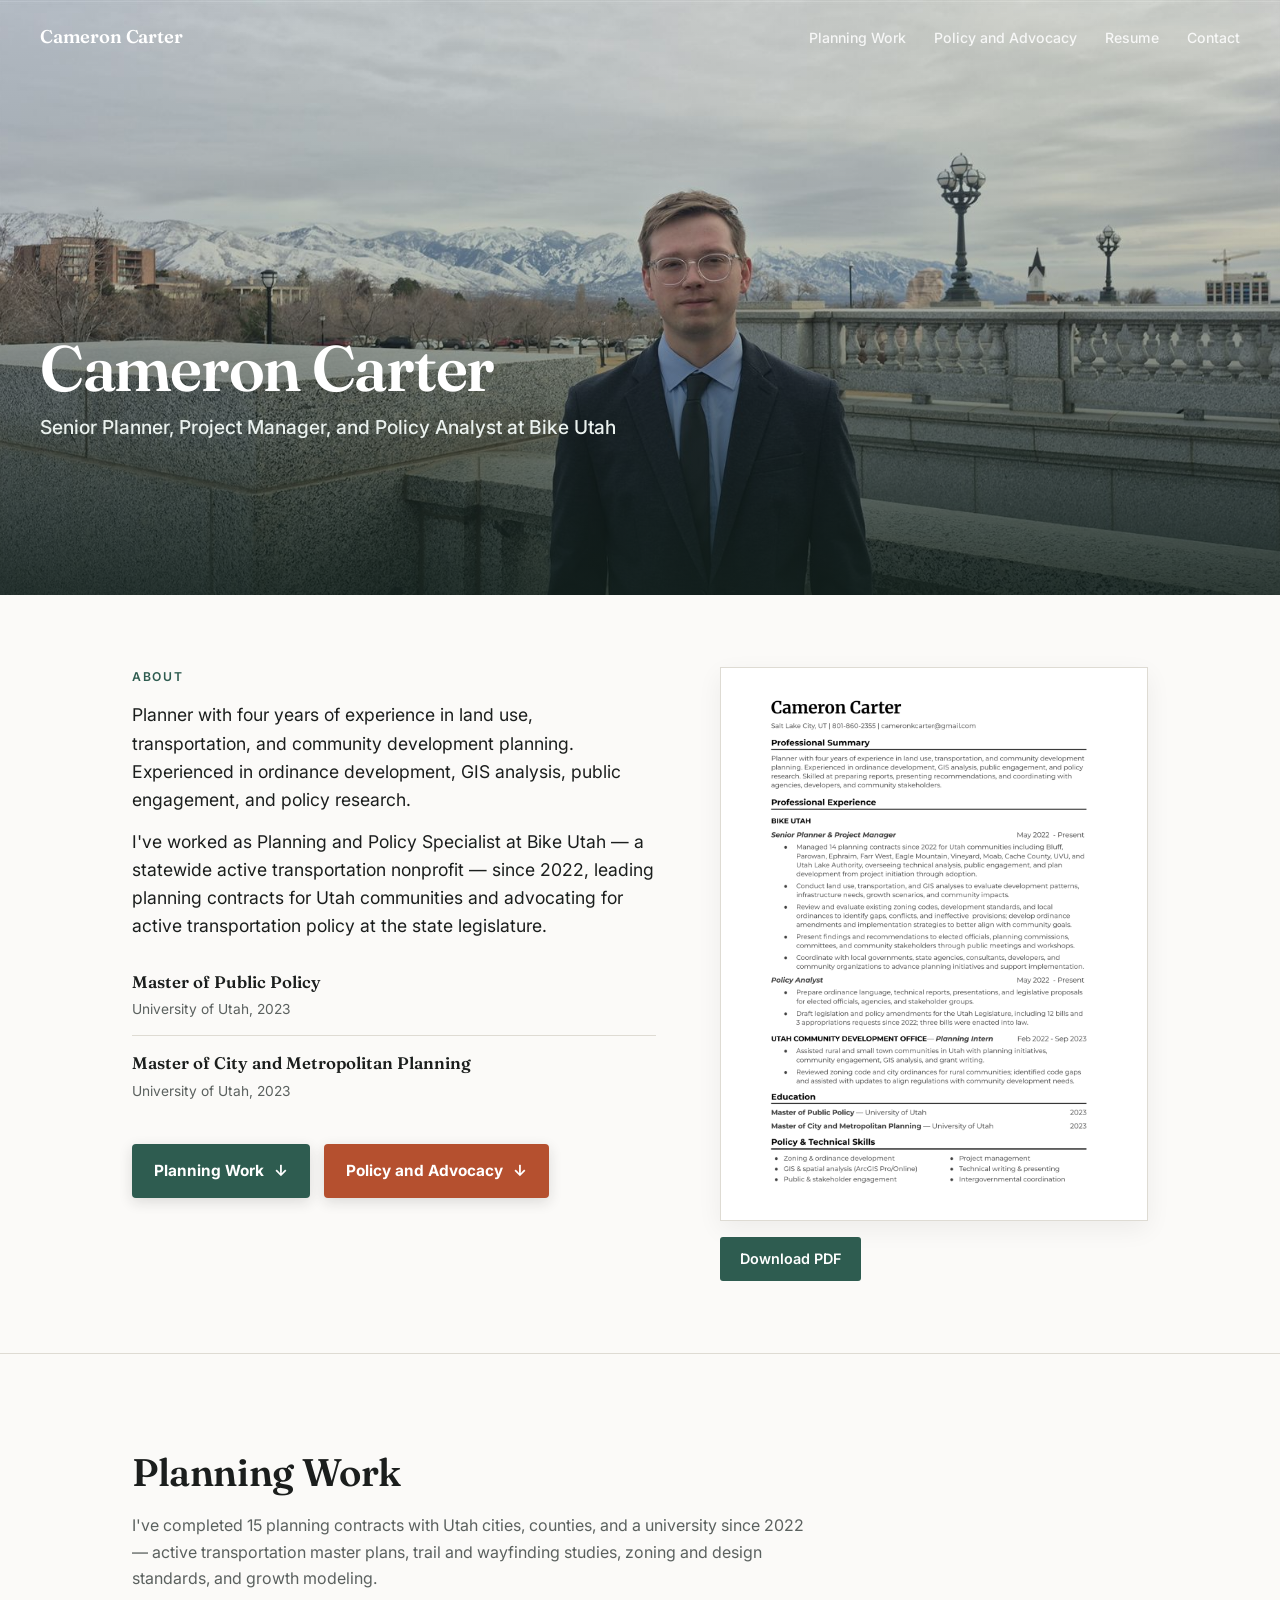
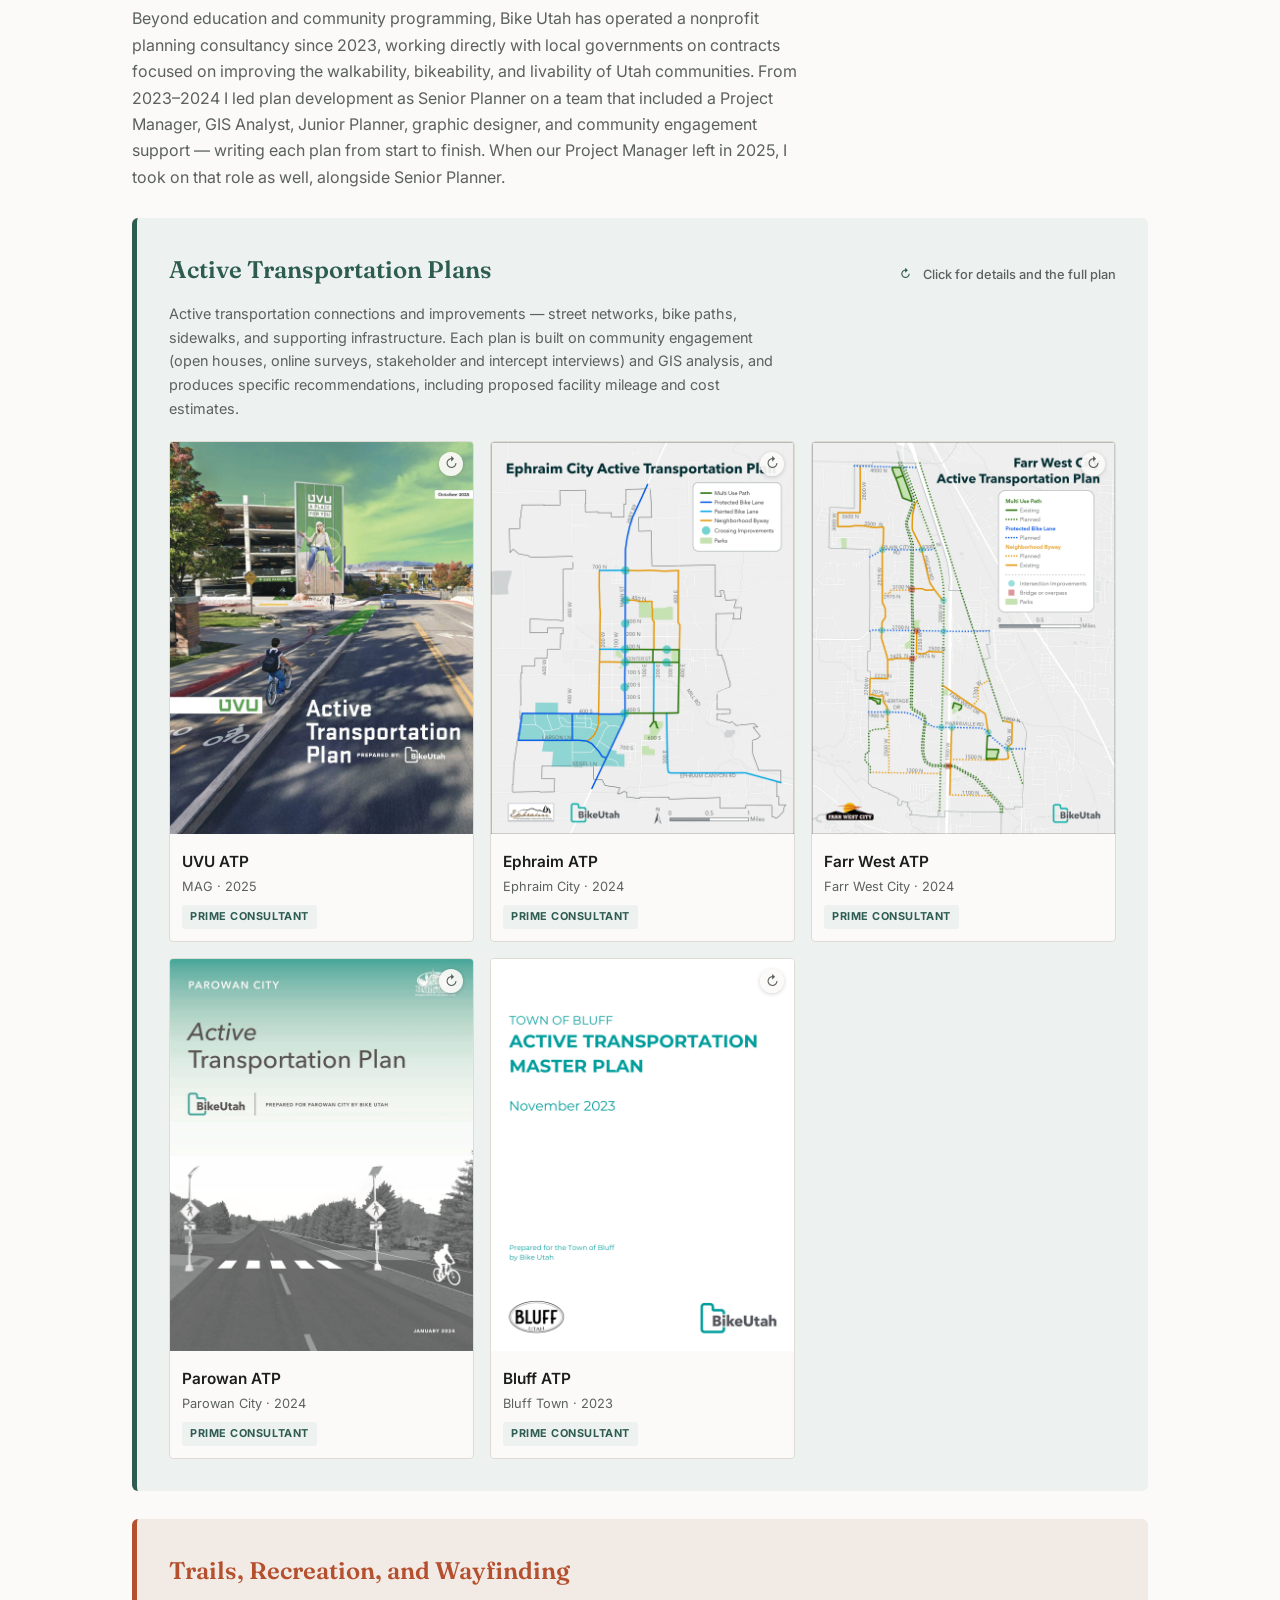
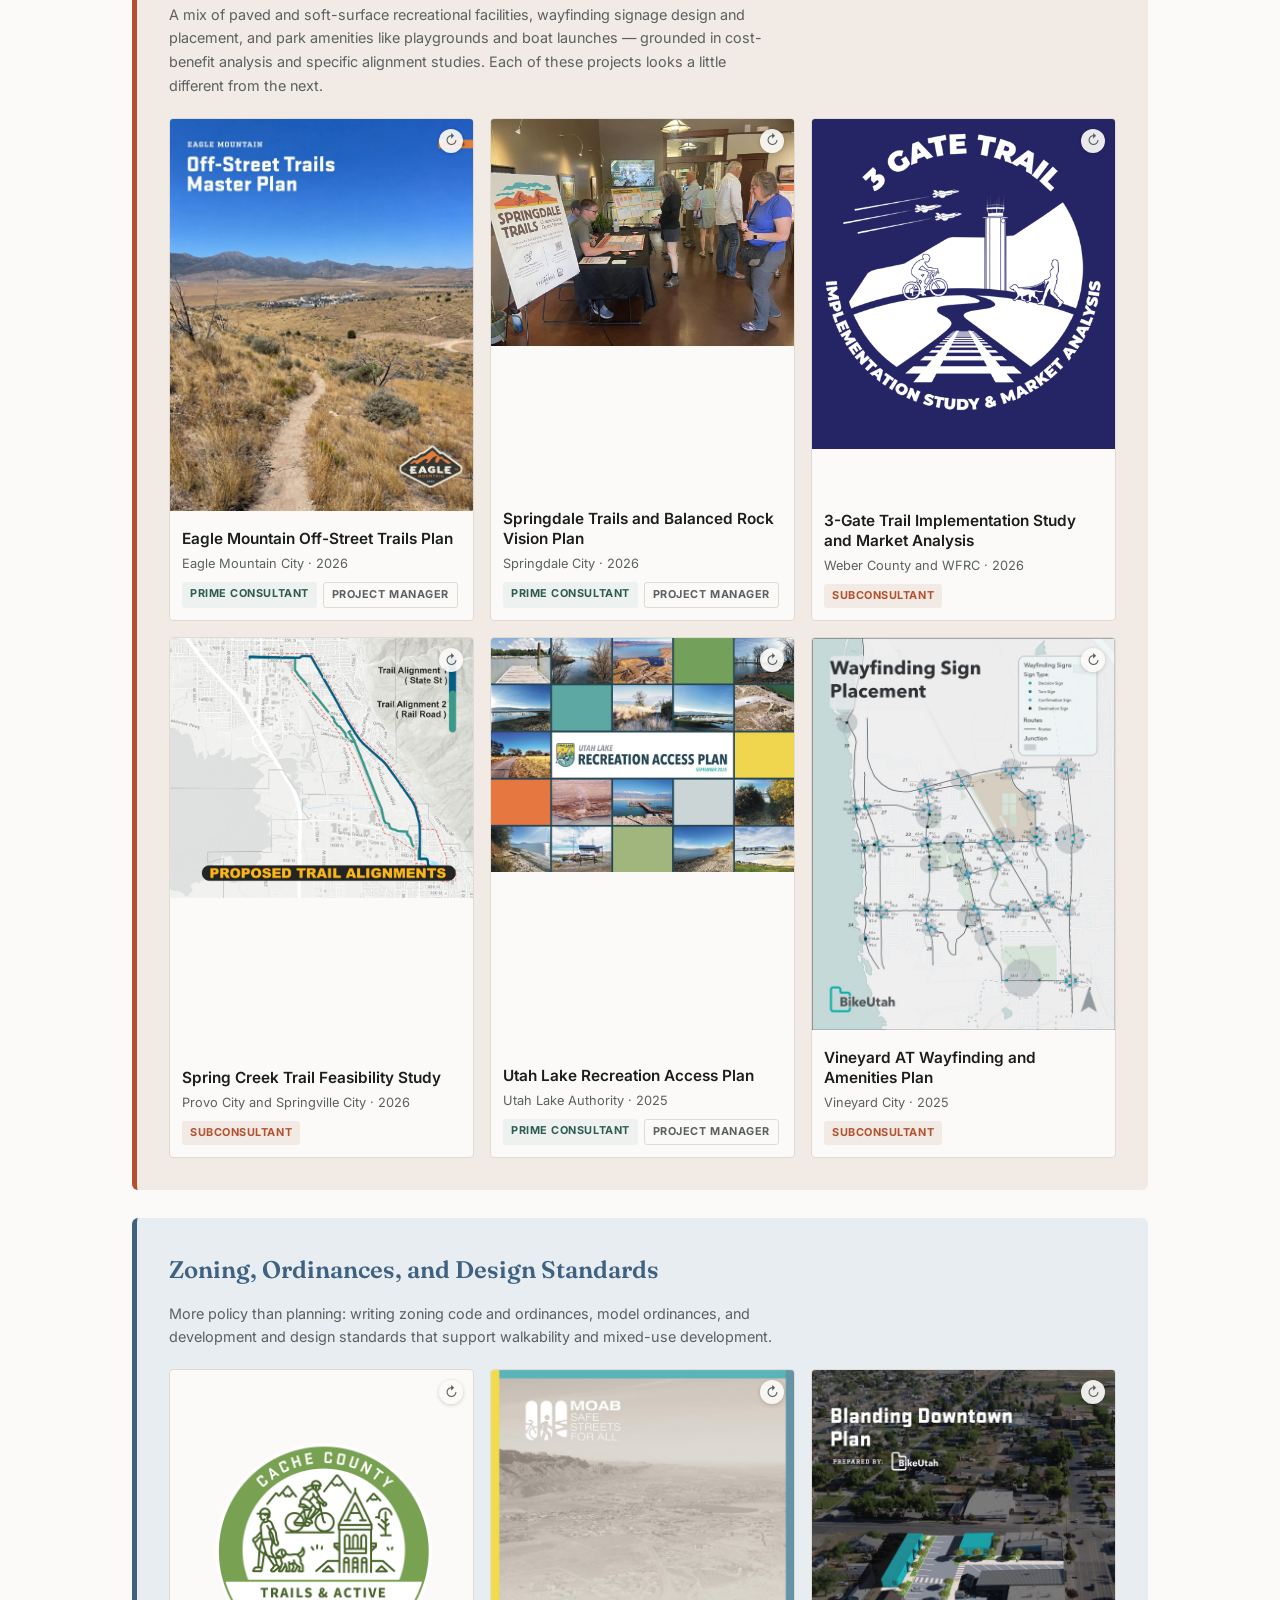
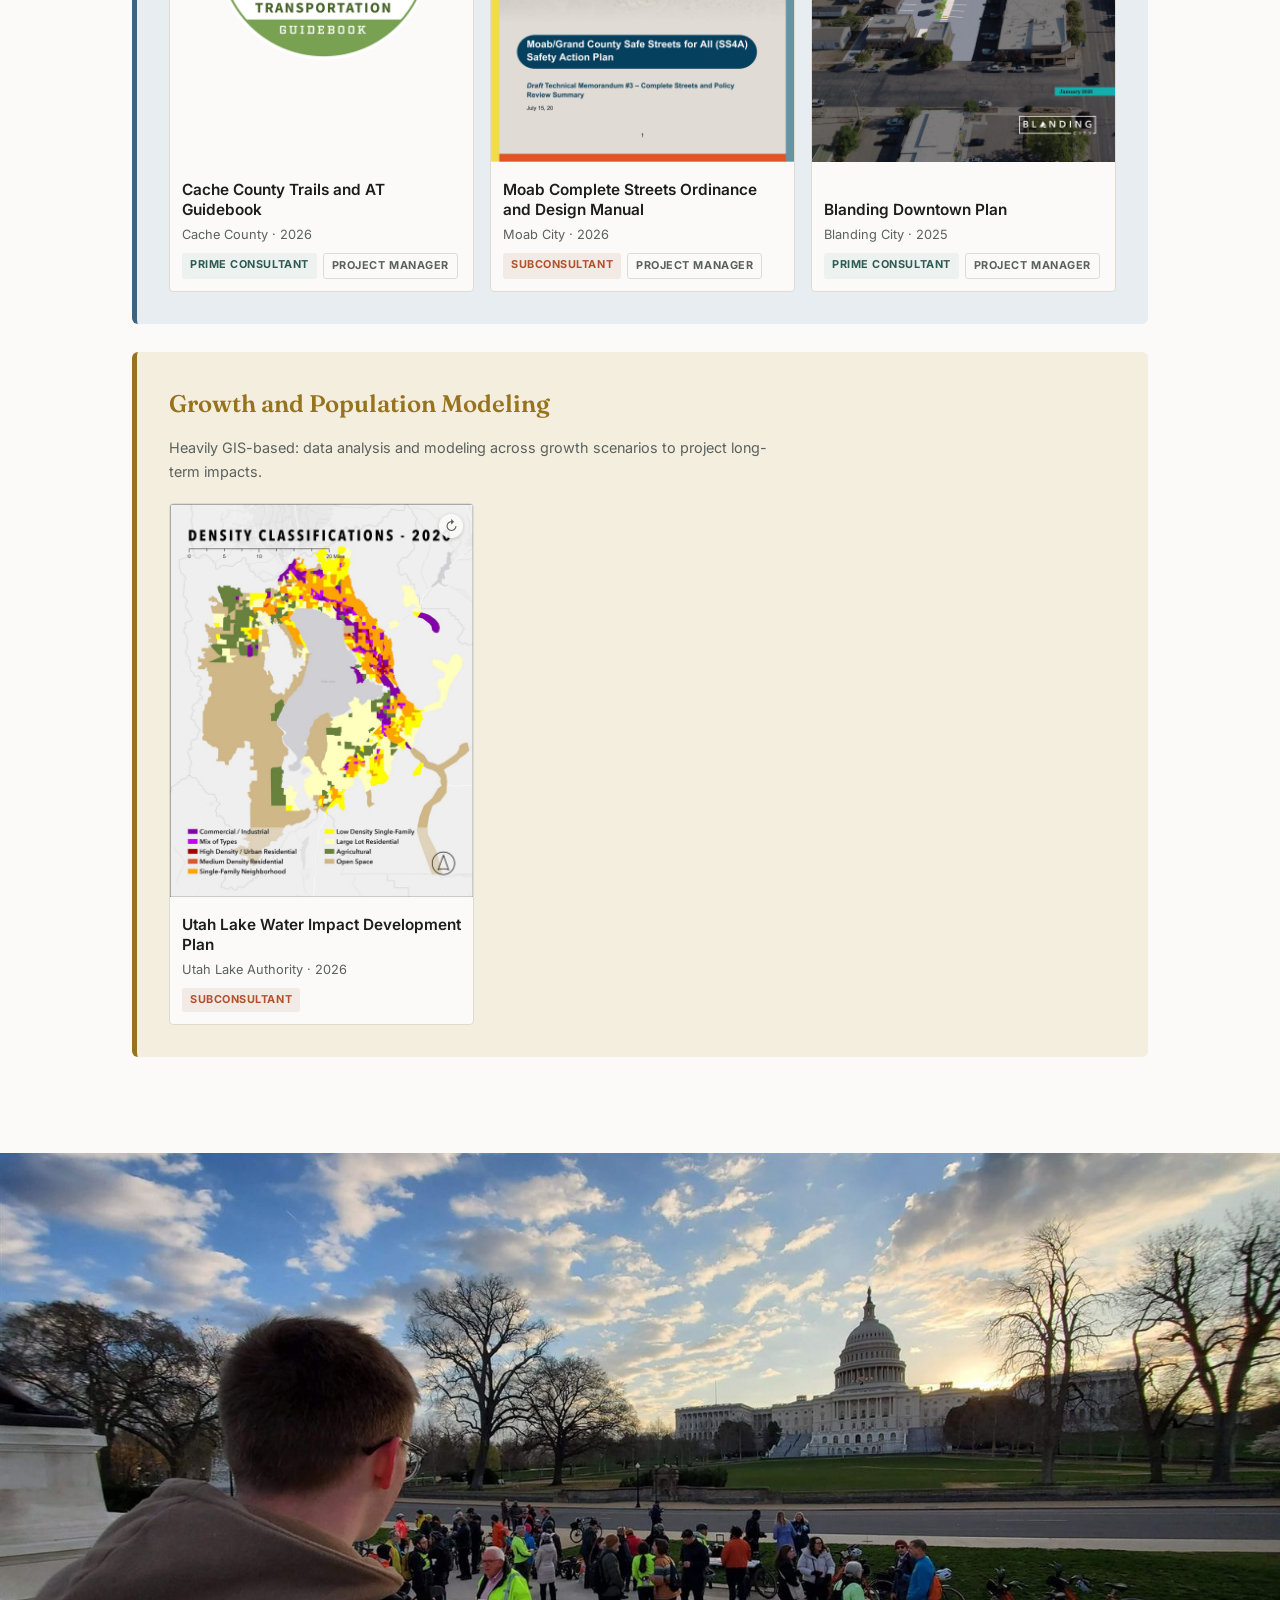
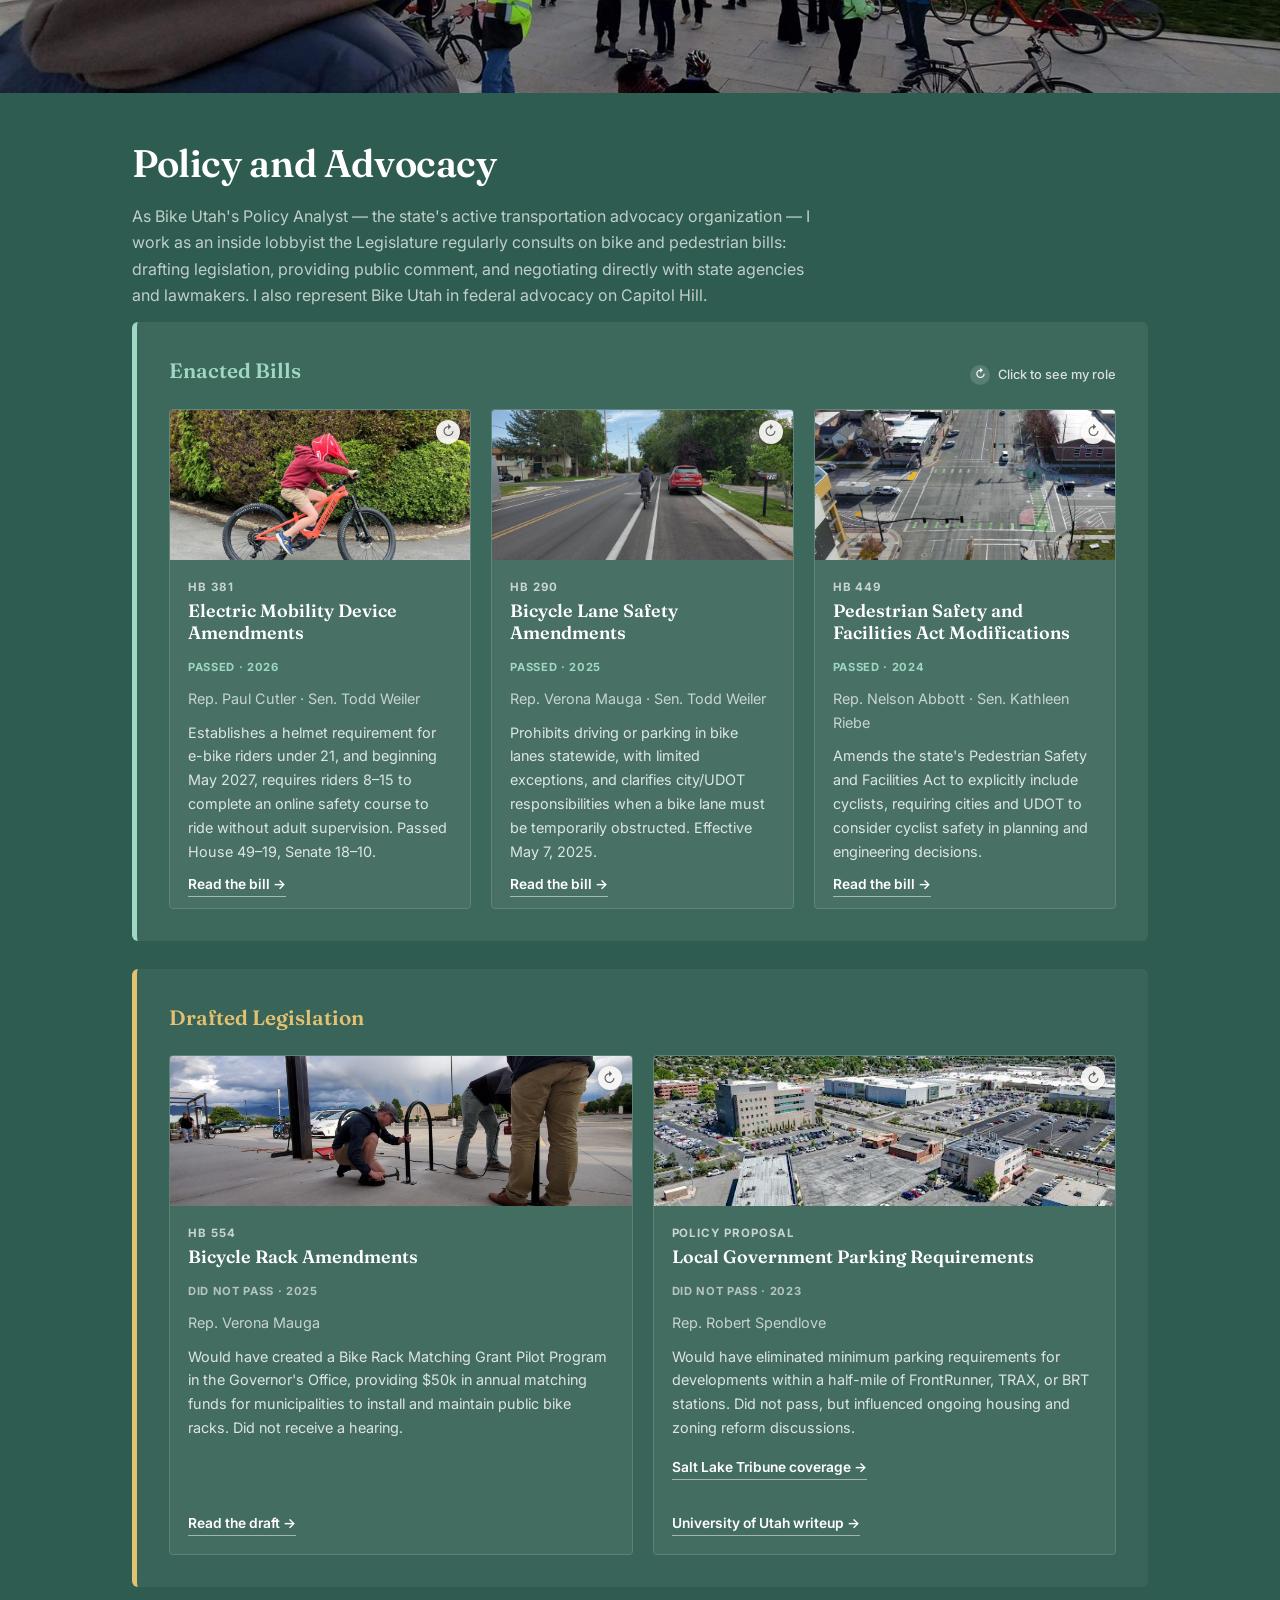
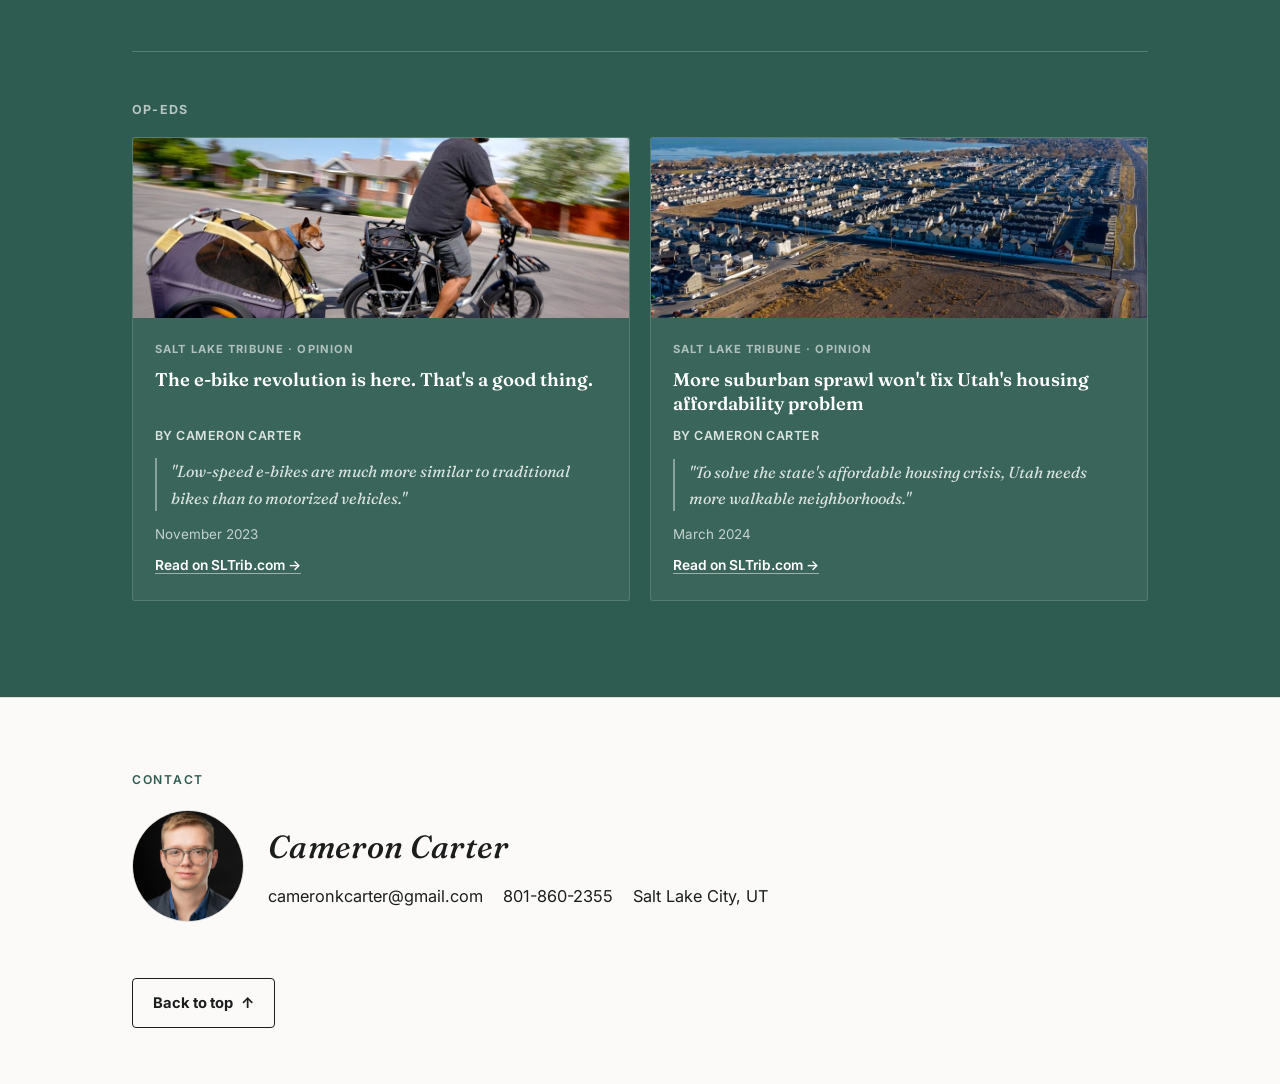
==== commit 7926f498: "Add context: explain Bike Utah, team structure, category descriptions, and advocacy role" ====
--- a/index.html
+++ b/index.html
@@ -38,6 +38,7 @@
         <div>
           <div class="eyebrow">About</div>
           <p class="lead">Planner with four years of experience in land use, transportation, and community development planning. Experienced in ordinance development, GIS analysis, public engagement, and policy research.</p>
+          <p class="lead">I've worked as Planning and Policy Specialist at Bike Utah — a statewide active transportation nonprofit — since 2022, leading planning contracts for Utah communities and advocating for active transportation policy at the state legislature.</p>
 
           <ul class="degree-list">
             <li>
@@ -72,12 +73,14 @@
     <div class="wrap">
       <h2>Planning Work</h2>
       <p class="muted measure">I've completed 15 planning contracts with Utah cities, counties, and a university since 2022 — active transportation master plans, trail and wayfinding studies, zoning and design standards, and growth modeling.</p>
+      <p class="muted measure">Beyond education and community programming, Bike Utah has operated a nonprofit planning consultancy since 2023, working directly with local governments on contracts focused on improving the walkability, bikeability, and livability of Utah communities. From 2023–2024 I led plan development as Senior Planner on a team that included a Project Manager, GIS Analyst, Junior Planner, graphic designer, and community engagement support — writing each plan from start to finish. When our Project Manager left in 2025, I took on that role as well, alongside Senior Planner.</p>
 
       <div class="cat-block cat-green">
         <div class="cat-title-row">
           <div class="cat-title">Active Transportation Plans</div>
           <div class="flip-cue"><span class="flip-cue-icon">↻</span> Click for details and the full plan</div>
         </div>
+        <p class="cat-desc">Active transportation connections and improvements — street networks, bike paths, sidewalks, and supporting infrastructure. Each plan is built on community engagement (open houses, online surveys, stakeholder and intercept interviews) and GIS analysis, and produces specific recommendations, including proposed facility mileage and cost estimates.</p>
         <div class="proj-grid">
           <div class="proj-card flip-card" onclick="flipCard(this)">
             <div class="proj-card-inner">
@@ -214,6 +217,7 @@
 
       <div class="cat-block cat-rust">
         <div class="cat-title">Trails, Recreation, and Wayfinding</div>
+        <p class="cat-desc">A mix of paved and soft-surface recreational facilities, wayfinding signage design and placement, and park amenities like playgrounds and boat launches — grounded in cost-benefit analysis and specific alignment studies. Each of these projects looks a little different from the next.</p>
         <div class="proj-grid">
           <div class="proj-card flip-card" onclick="flipCard(this)">
             <div class="proj-card-inner">
@@ -370,6 +374,7 @@
 
       <div class="cat-block cat-blue">
         <div class="cat-title">Zoning, Ordinances, and Design Standards</div>
+        <p class="cat-desc">More policy than planning: writing zoning code and ordinances, model ordinances, and development and design standards that support walkability and mixed-use development.</p>
         <div class="proj-grid">
           <div class="proj-card flip-card" onclick="flipCard(this)">
             <div class="proj-card-inner">
@@ -450,6 +455,7 @@
 
       <div class="cat-block cat-gold">
         <div class="cat-title">Growth and Population Modeling</div>
+        <p class="cat-desc">Heavily GIS-based: data analysis and modeling across growth scenarios to project long-term impacts.</p>
         <div class="proj-grid">
           <div class="proj-card flip-card" onclick="flipCard(this)">
             <div class="proj-card-inner">
@@ -486,7 +492,7 @@
 
     <div class="wrap">
       <h2>Policy and Advocacy</h2>
-      <p class="muted measure">I draft, research, and advocate for active transportation bills at the Utah Legislature, and represent Bike Utah in federal advocacy on Capitol Hill.</p>
+      <p class="muted measure">As Bike Utah's Policy Analyst — the state's active transportation advocacy organization — I work as an inside lobbyist the Legislature regularly consults on bike and pedestrian bills: drafting legislation, providing public comment, and negotiating directly with state agencies and lawmakers. I also represent Bike Utah in federal advocacy on Capitol Hill.</p>
 
       <div class="bill-section bill-section-enacted">
         <div class="cat-title-row">
--- a/assets/css/style.css
+++ b/assets/css/style.css
@@ -139,6 +139,7 @@
 .cat-block:first-child{margin-top:40px;}
 .cat-block:last-child{margin-bottom:0;}
 .cat-title{font-family:'Fraunces', serif; font-size:1.5rem; font-weight:600; margin-bottom:20px;}
+.cat-desc{font-size:0.9rem; color:var(--ink-soft); max-width:68ch; margin:-8px 0 20px;}
 
 .cat-title-row{display:flex; justify-content:space-between; align-items:baseline; flex-wrap:wrap; gap:8px 16px; margin-bottom:20px;}
 .cat-title-row .cat-title{margin-bottom:0;}
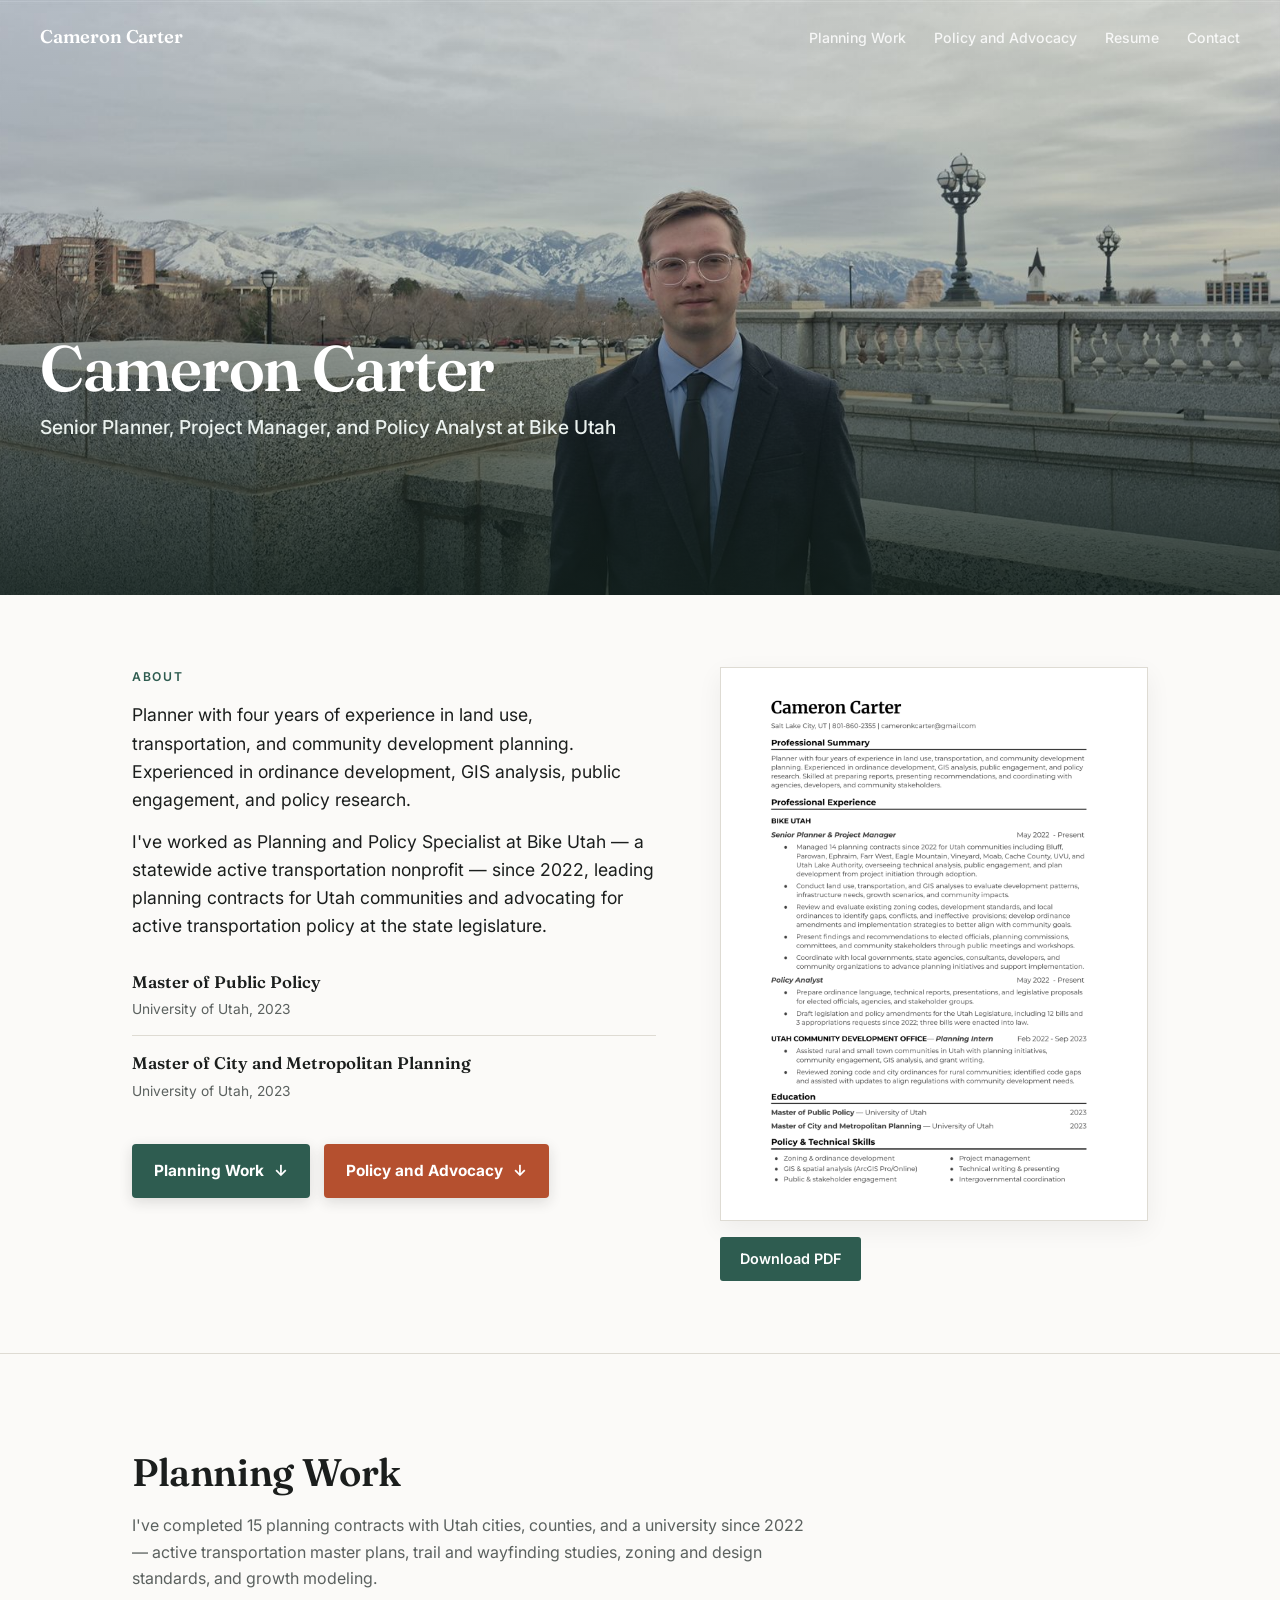
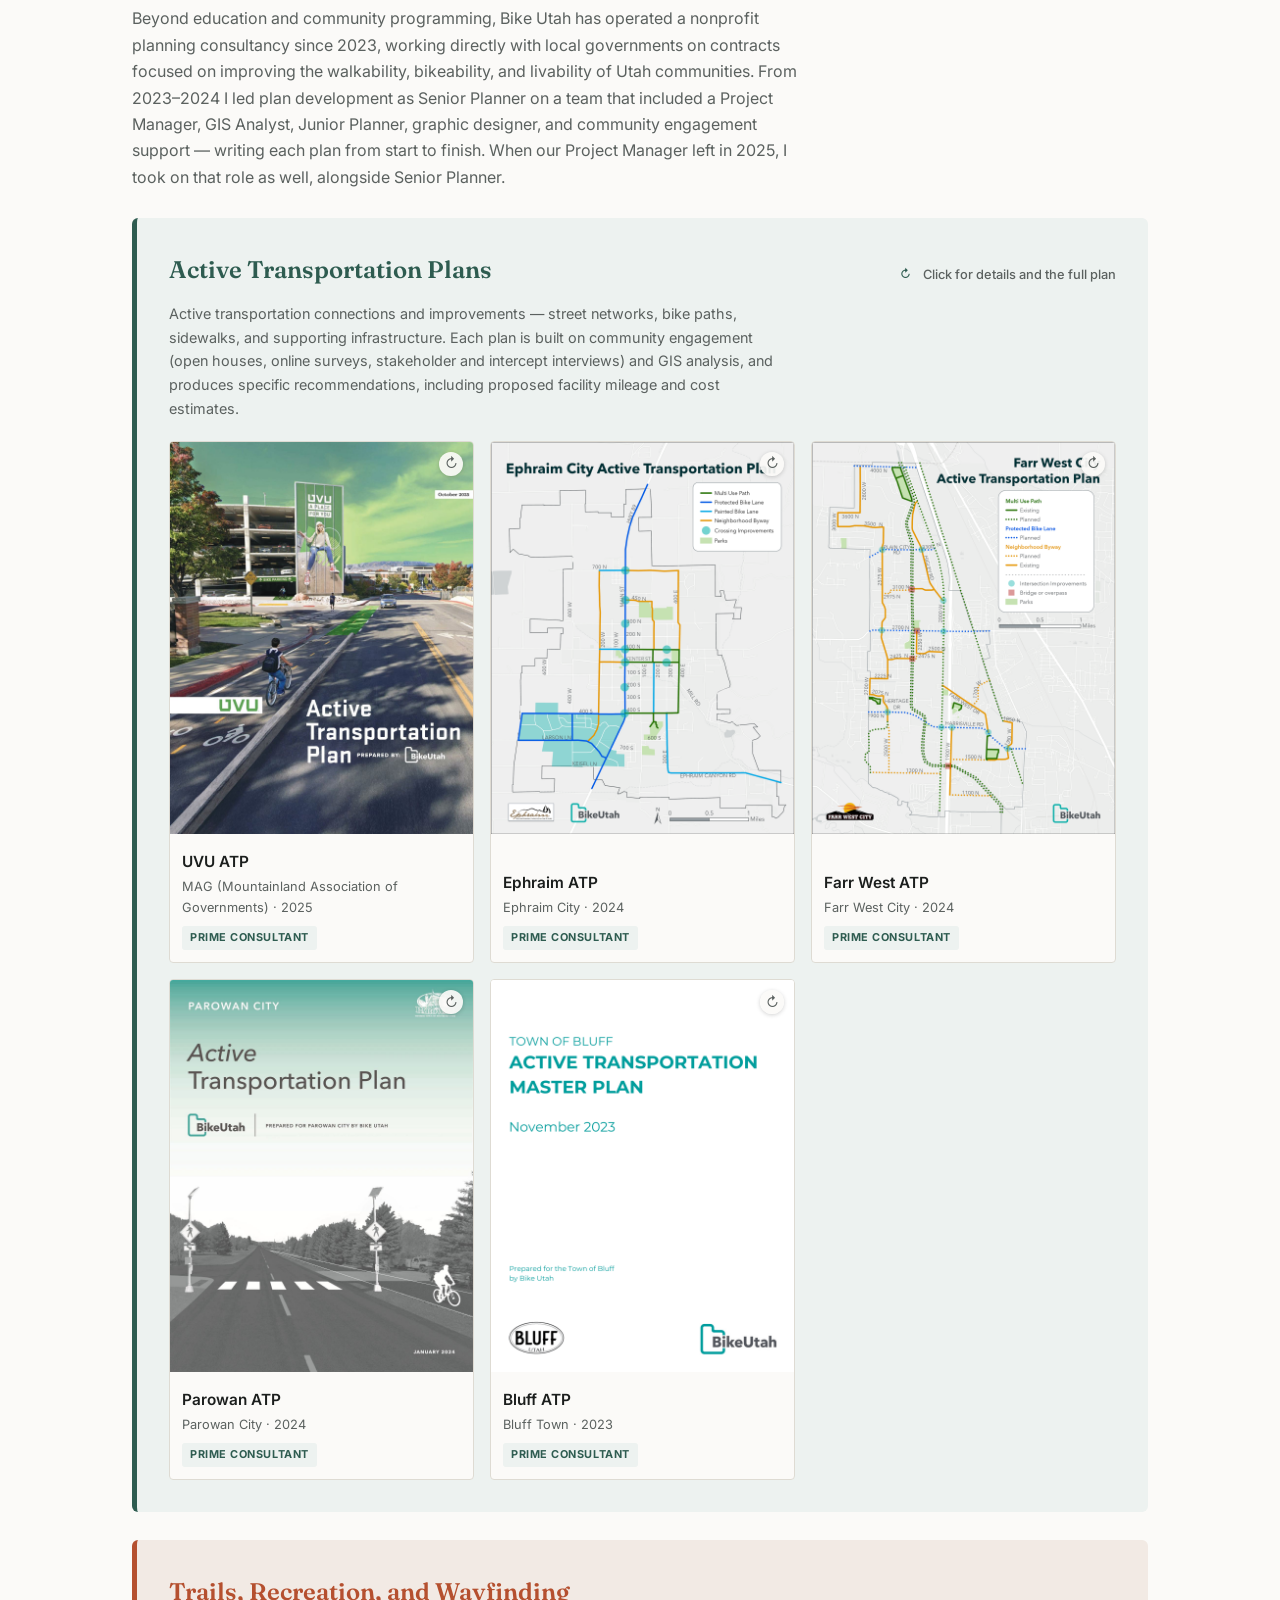
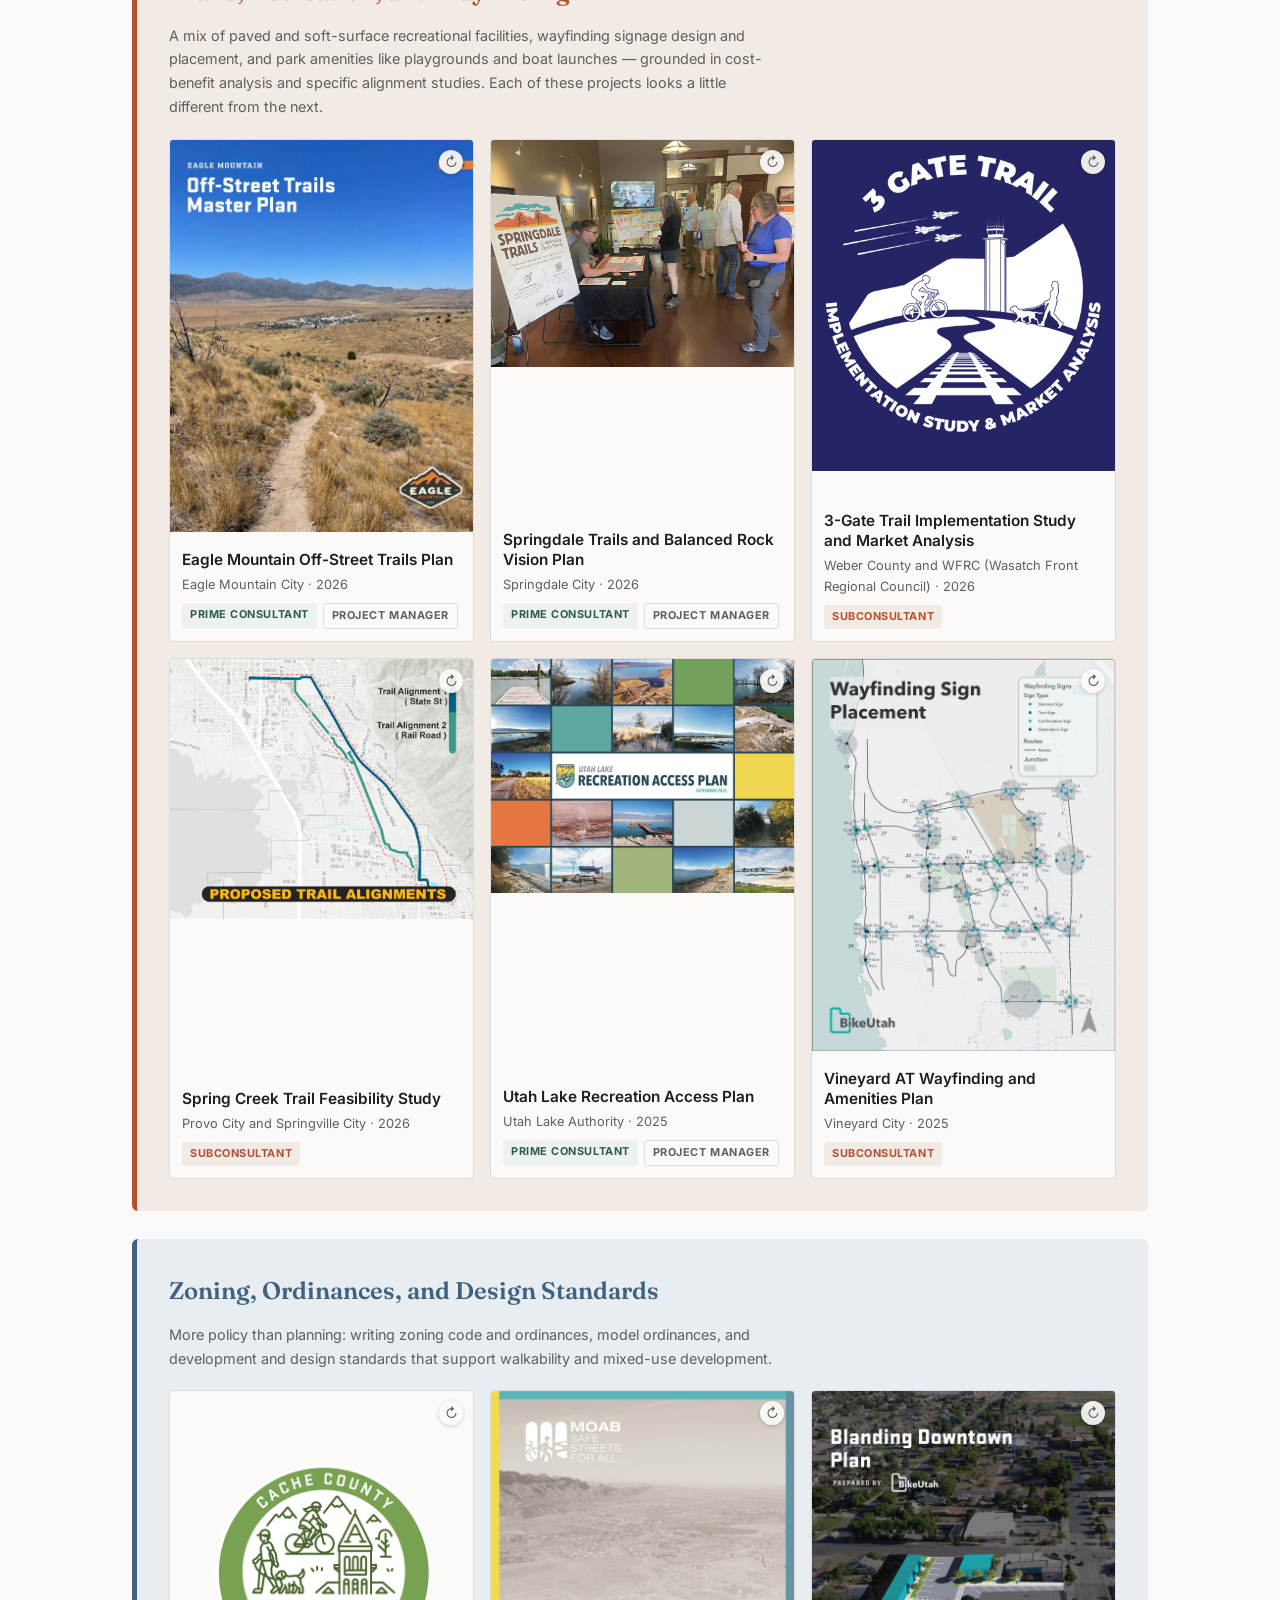
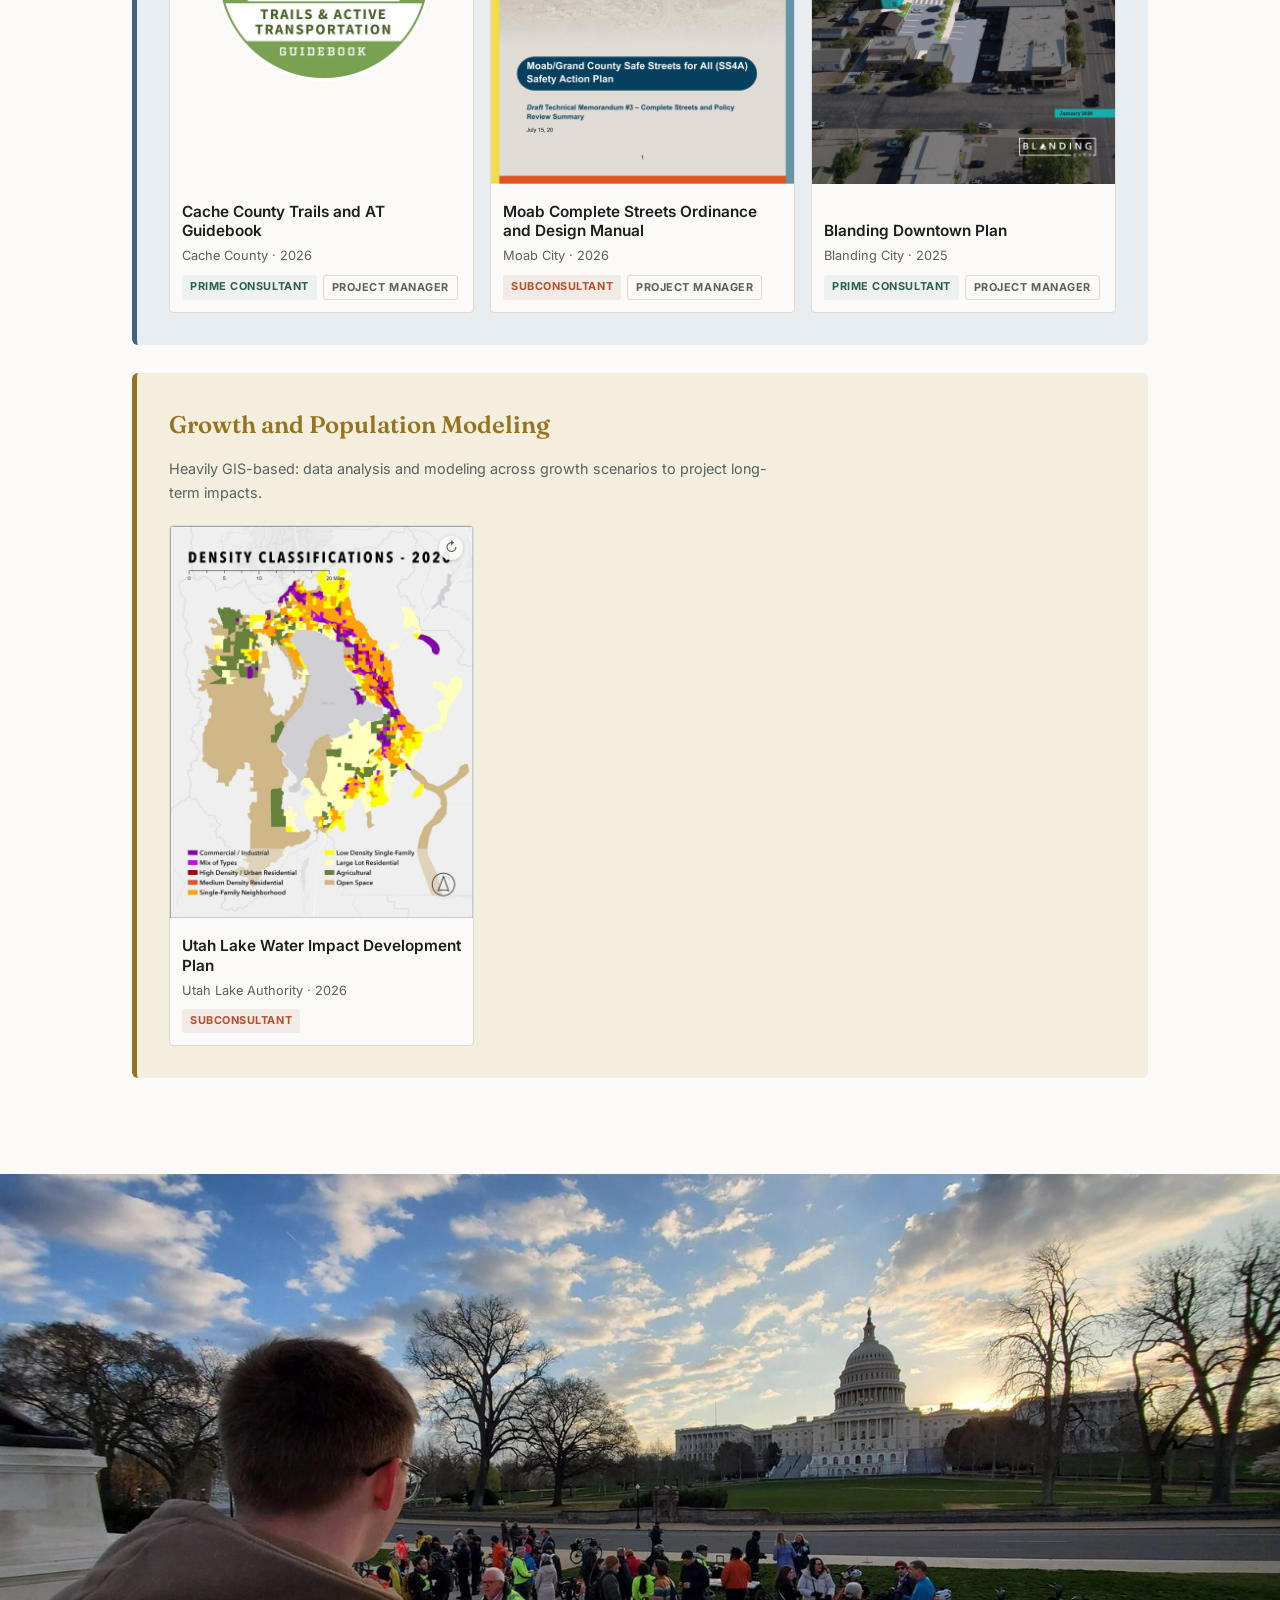
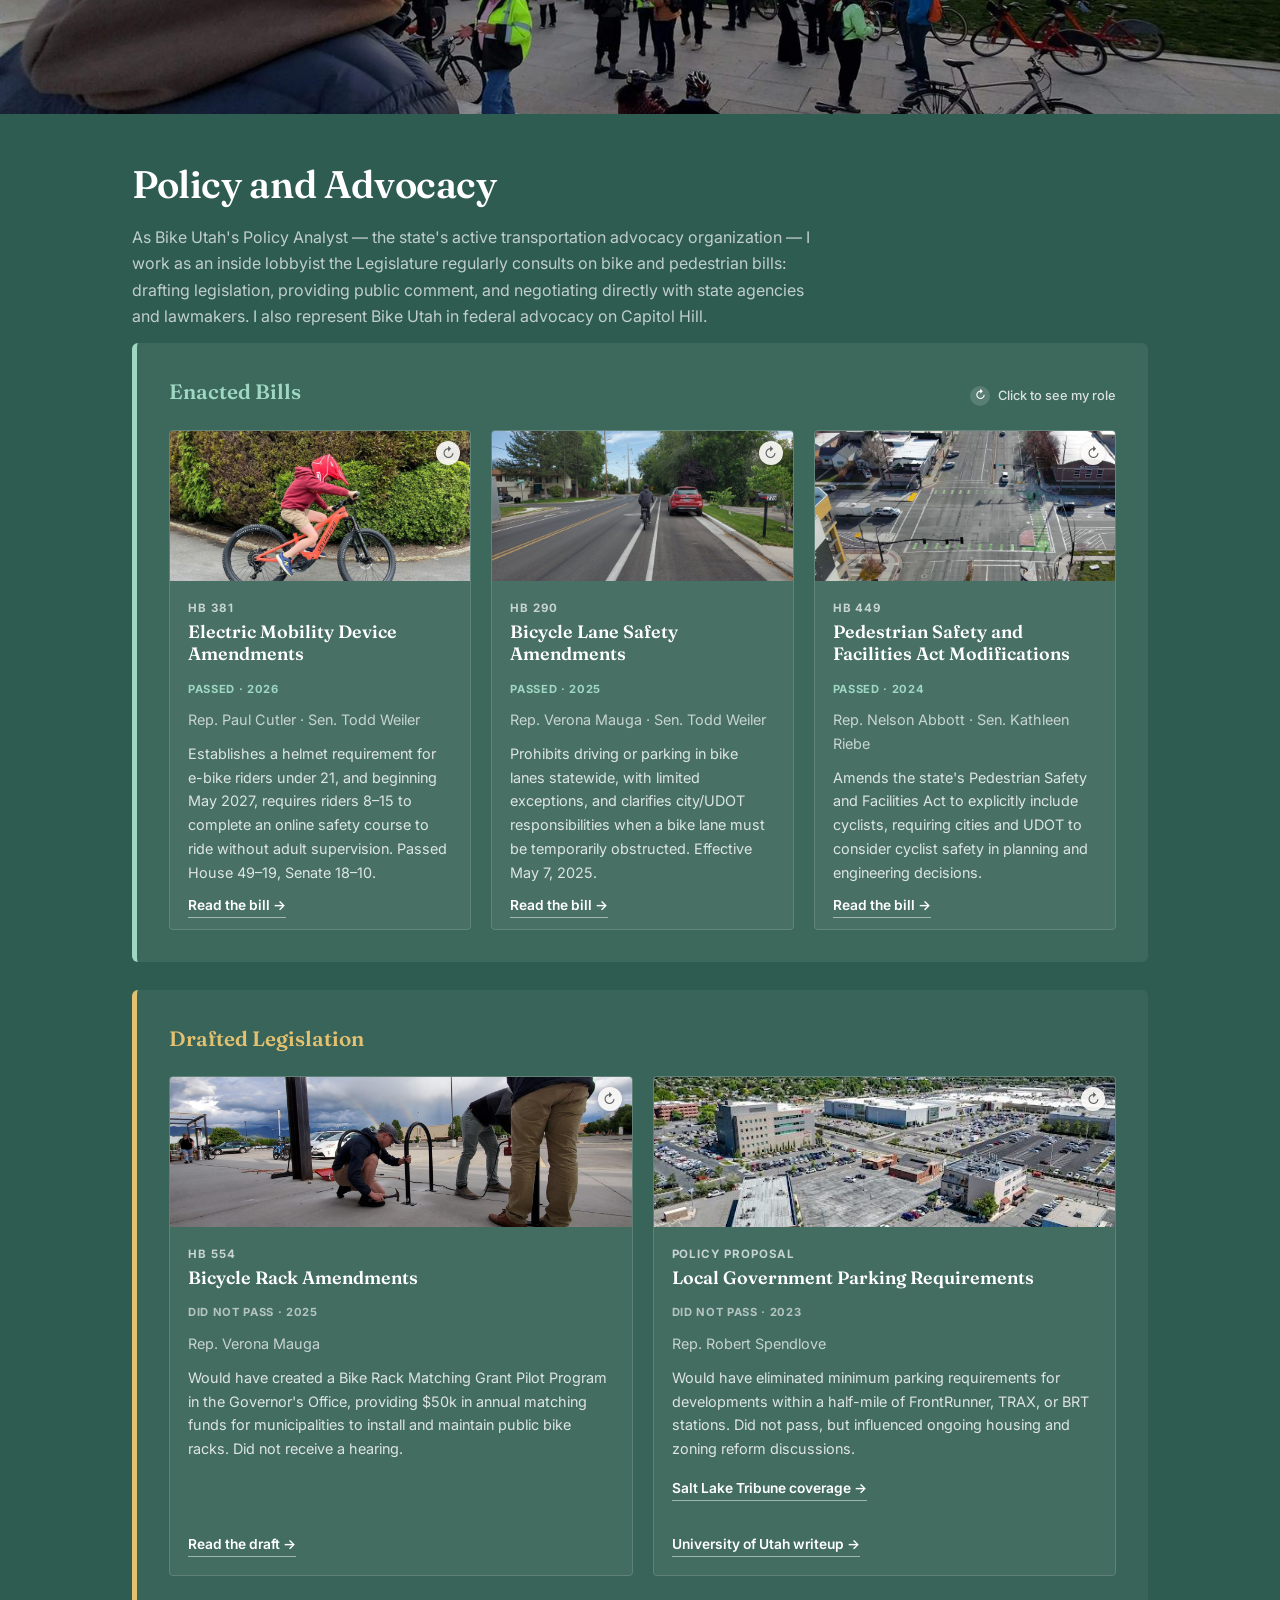
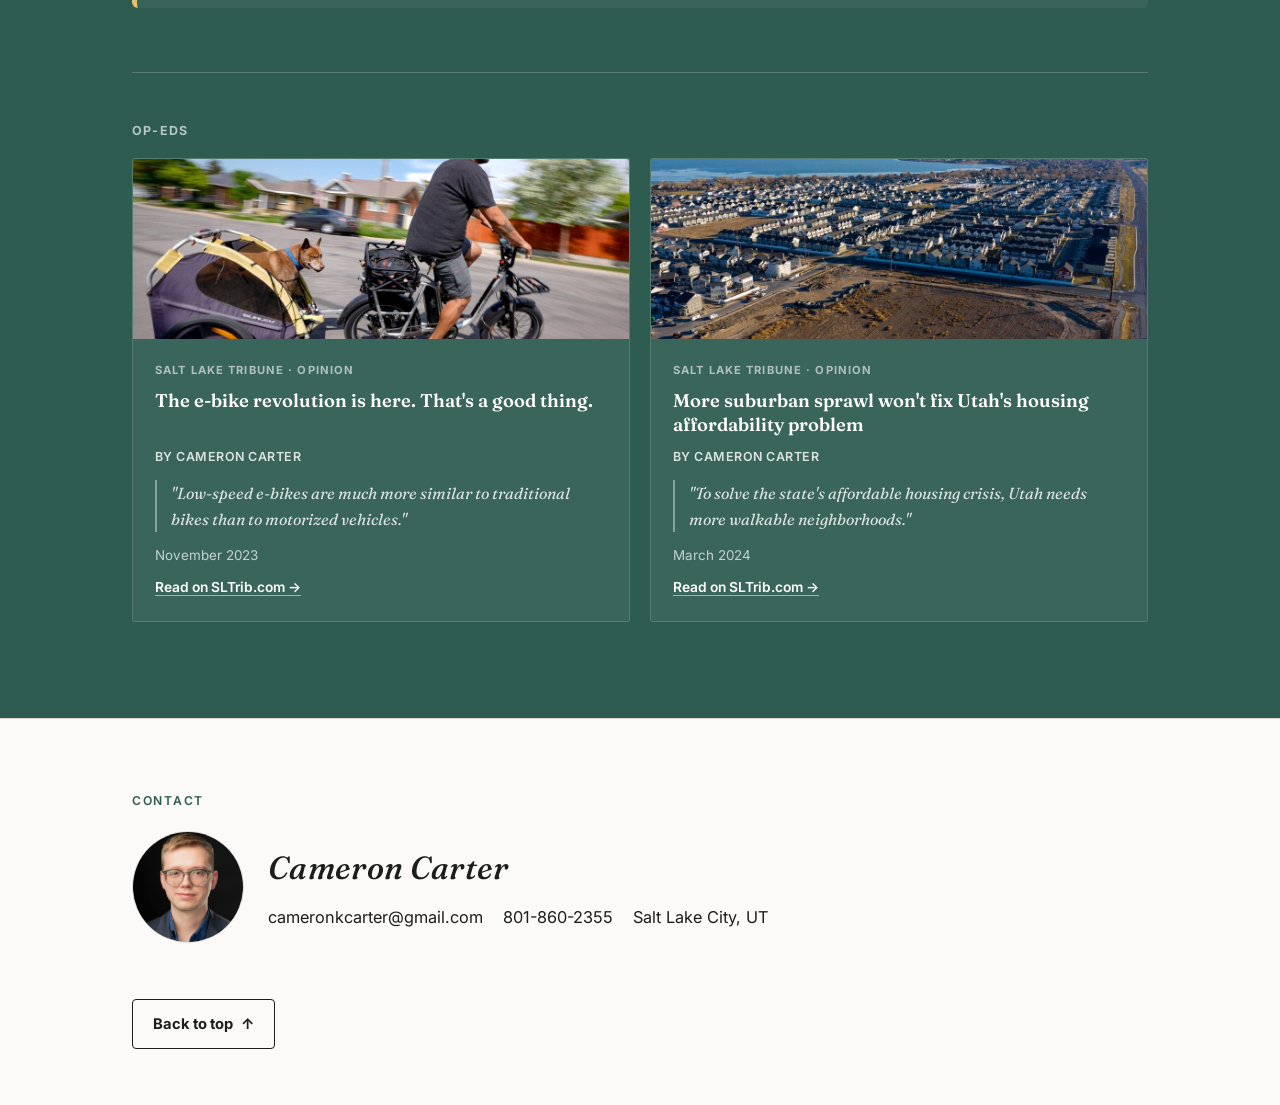
==== commit 2ba059a3: "Spell out MAG and WFRC acronyms" ====
--- a/index.html
+++ b/index.html
@@ -89,7 +89,7 @@
                 <span class="flip-hint">↻</span>
                 <div class="proj-front-body">
                   <div class="proj-name">UVU ATP</div>
-                  <div class="proj-meta">MAG · 2025</div>
+                  <div class="proj-meta">MAG (Mountainland Association of Governments) · 2025</div>
                   <div class="proj-tags"><span class="role-tag">Prime Consultant</span></div>
                 </div>
               </div>
@@ -276,7 +276,7 @@
                 <span class="flip-hint">↻</span>
                 <div class="proj-front-body">
                   <div class="proj-name">3-Gate Trail Implementation Study and Market Analysis</div>
-                  <div class="proj-meta">Weber County and WFRC · 2026</div>
+                  <div class="proj-meta">Weber County and WFRC (Wasatch Front Regional Council) · 2026</div>
                   <div class="proj-tags"><span class="role-tag sub">Subconsultant</span></div>
                 </div>
               </div>
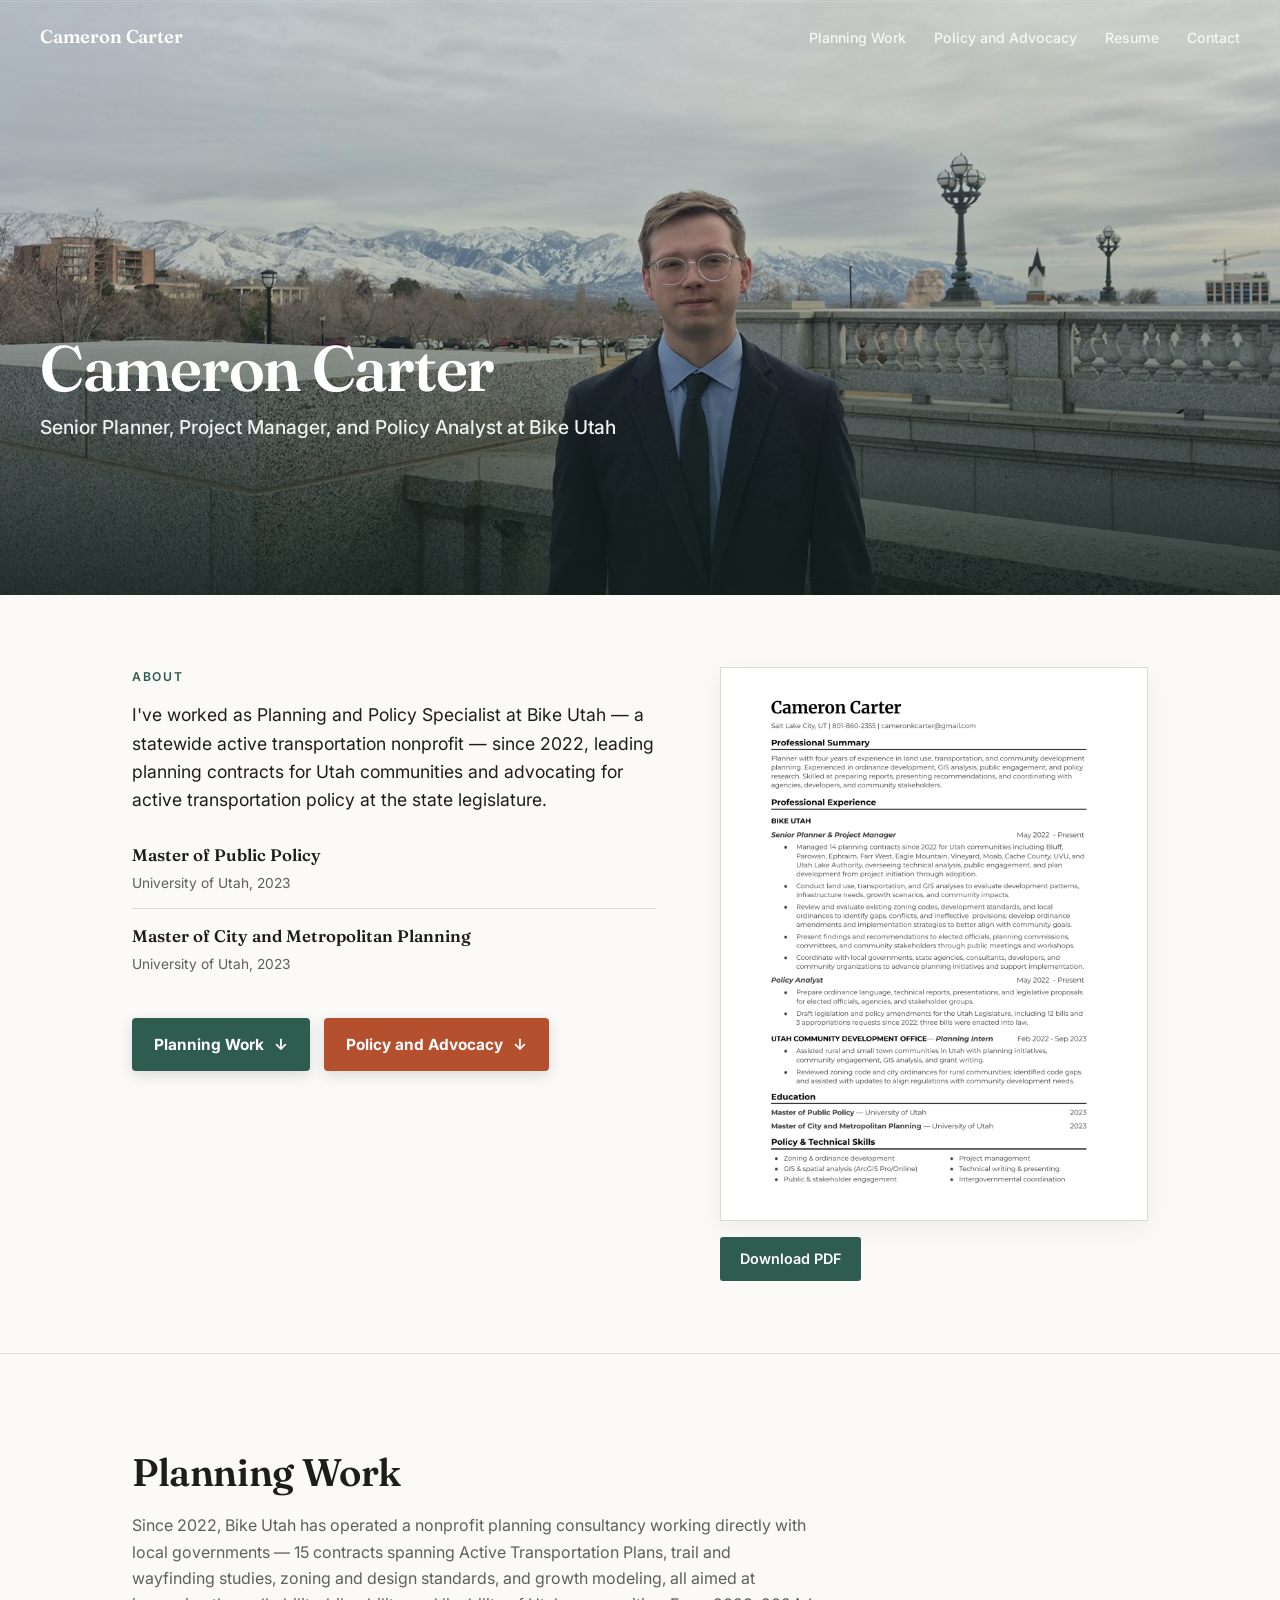
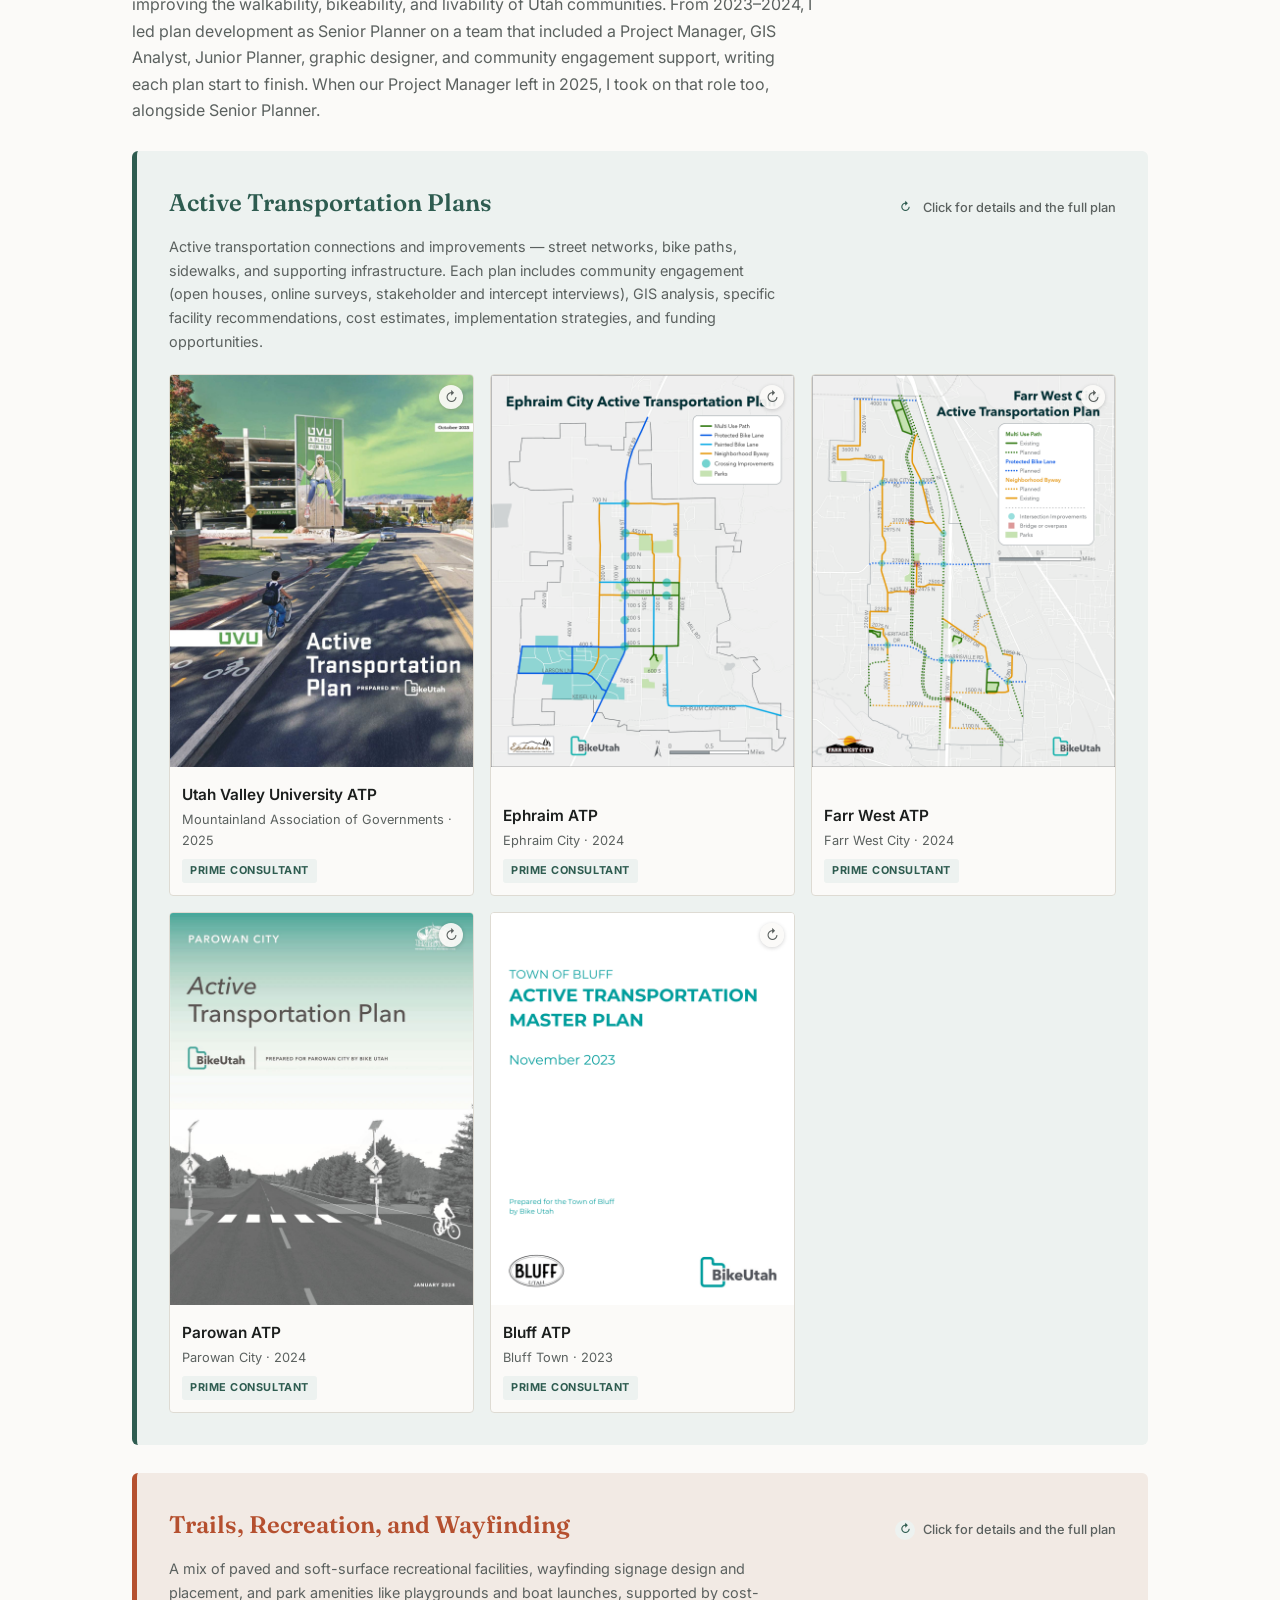
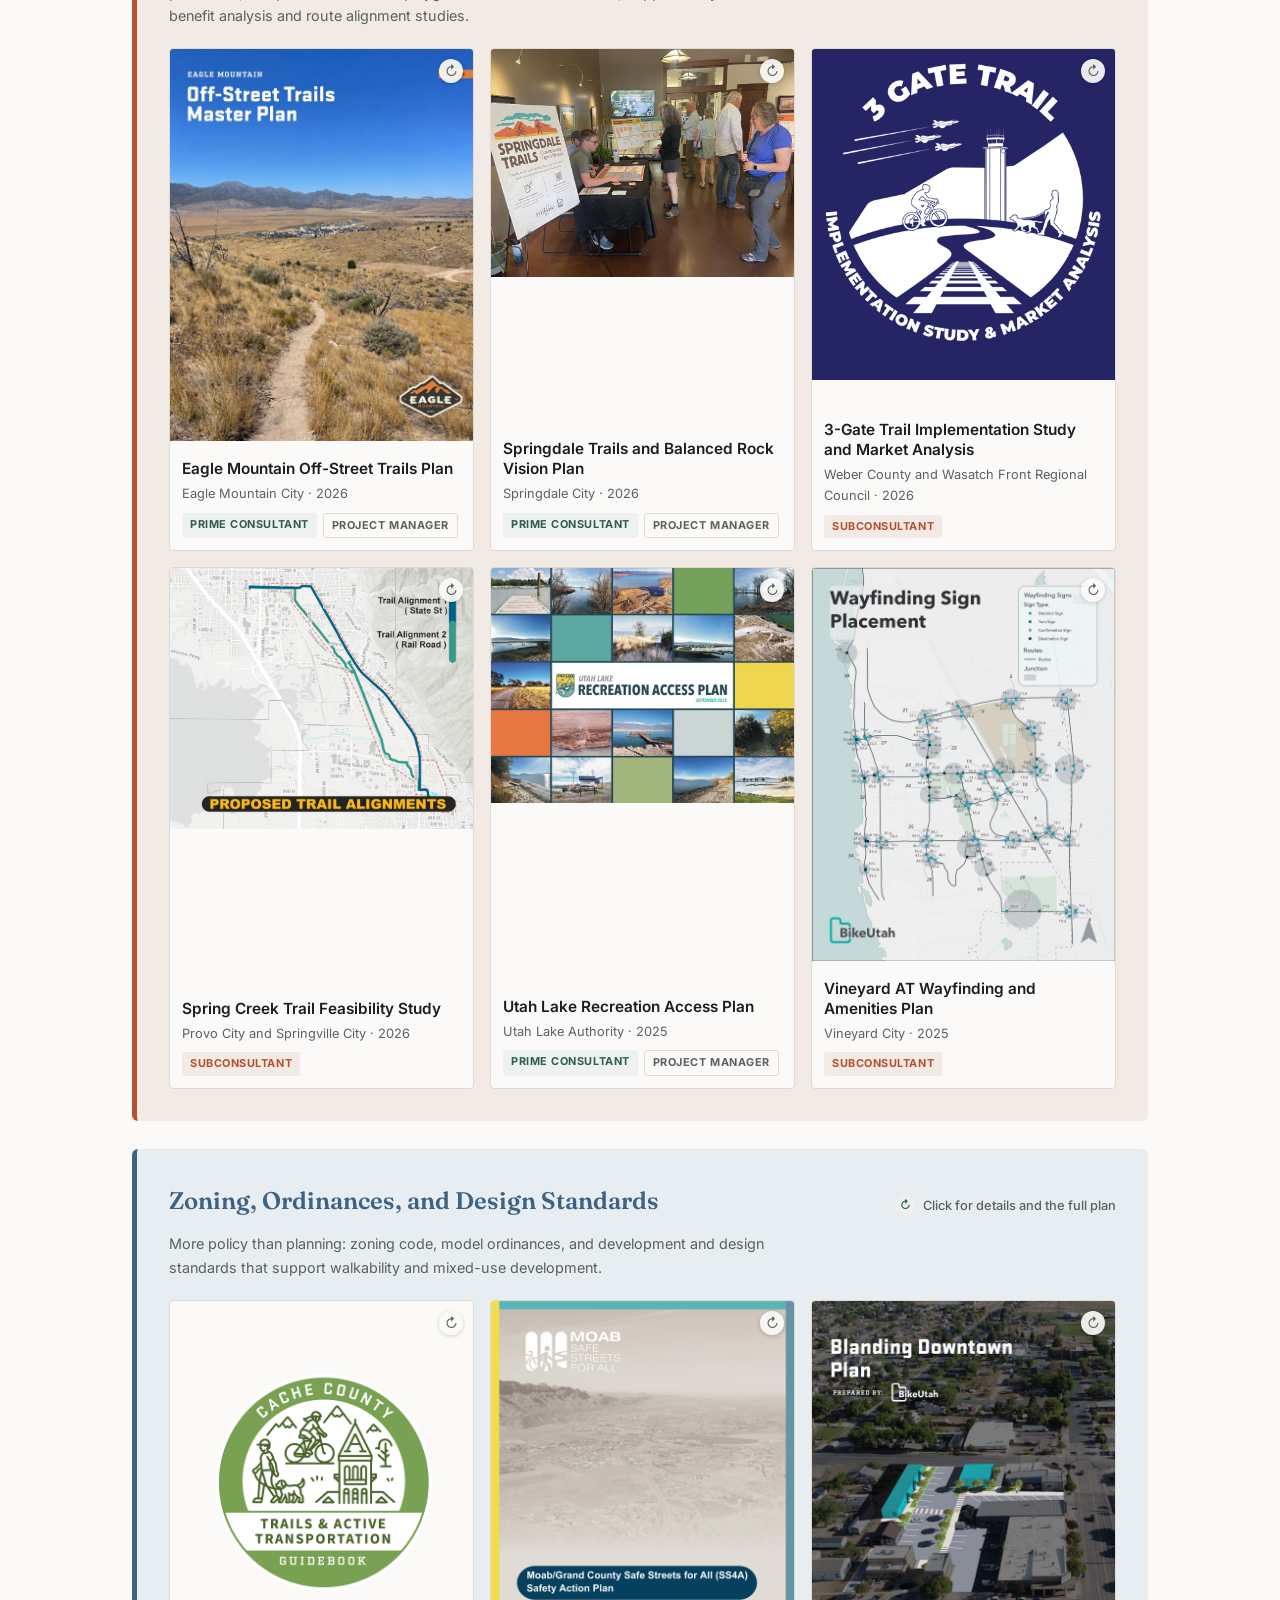
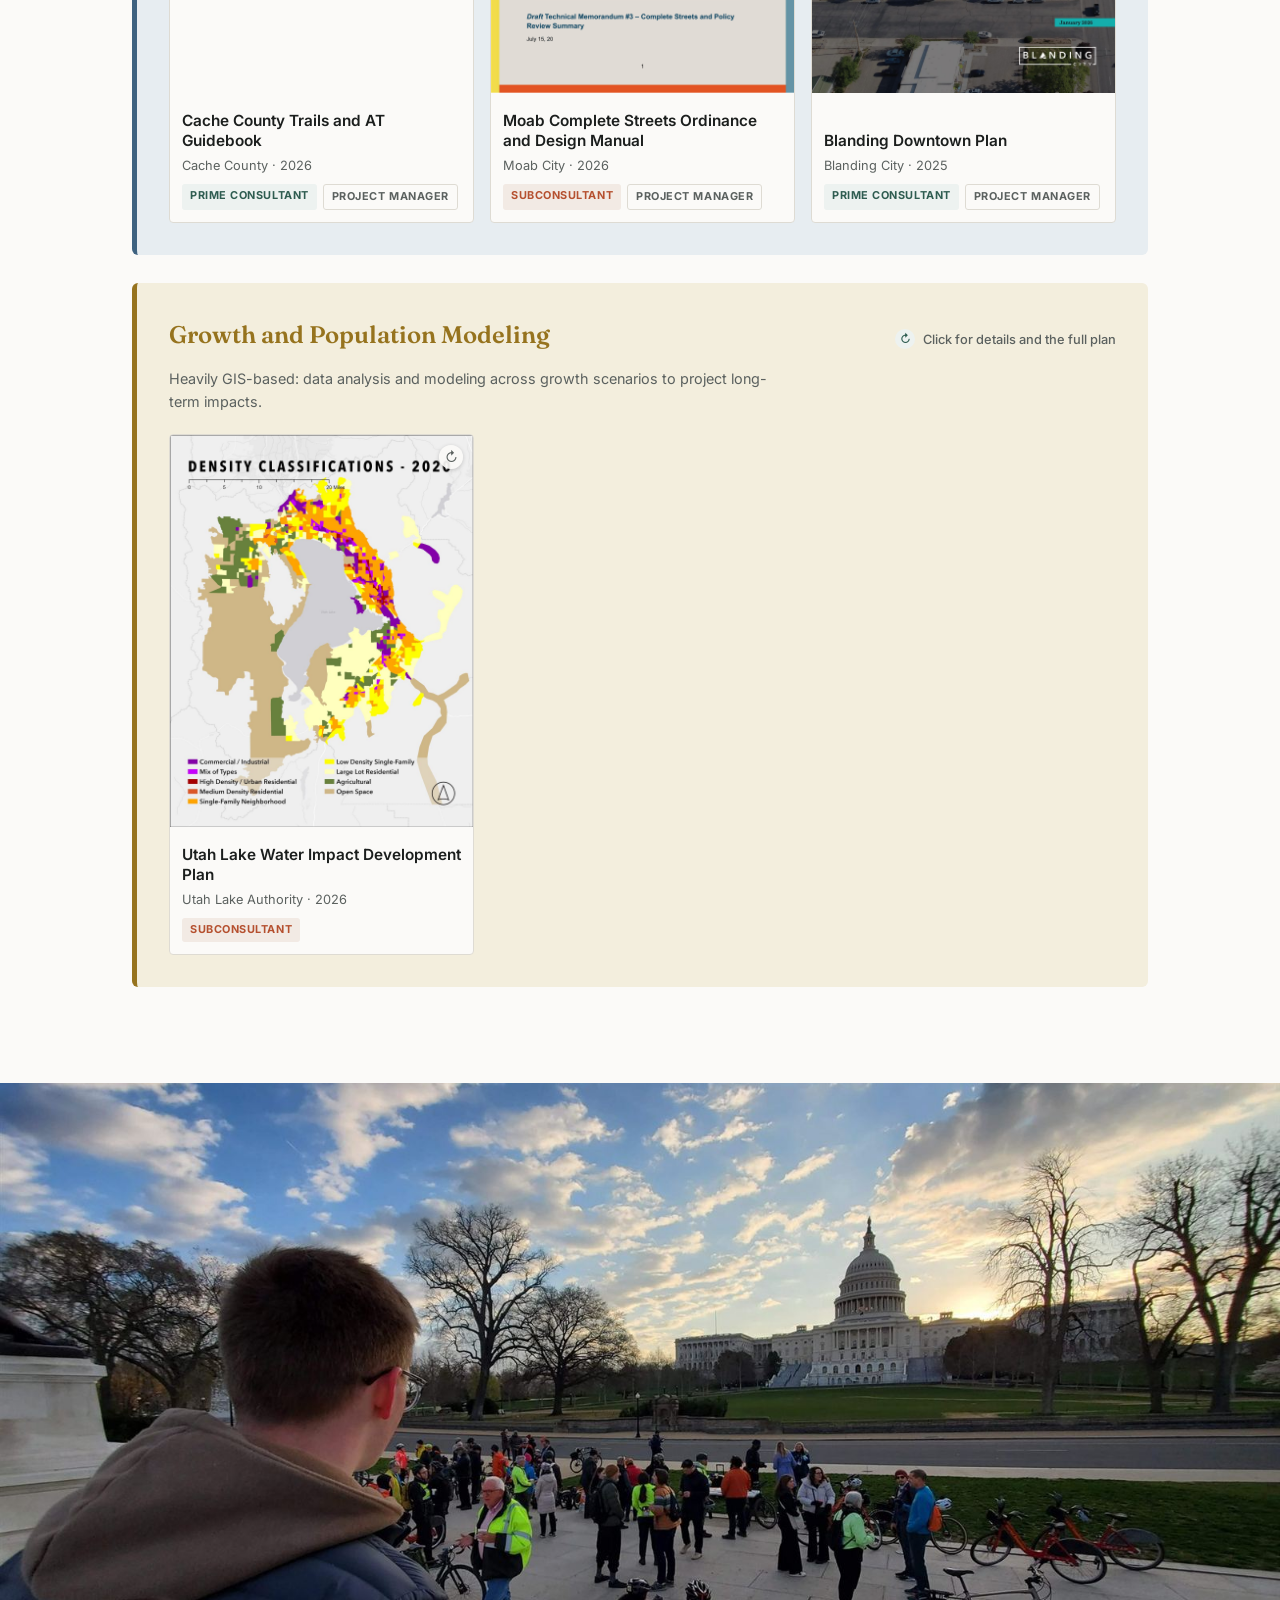
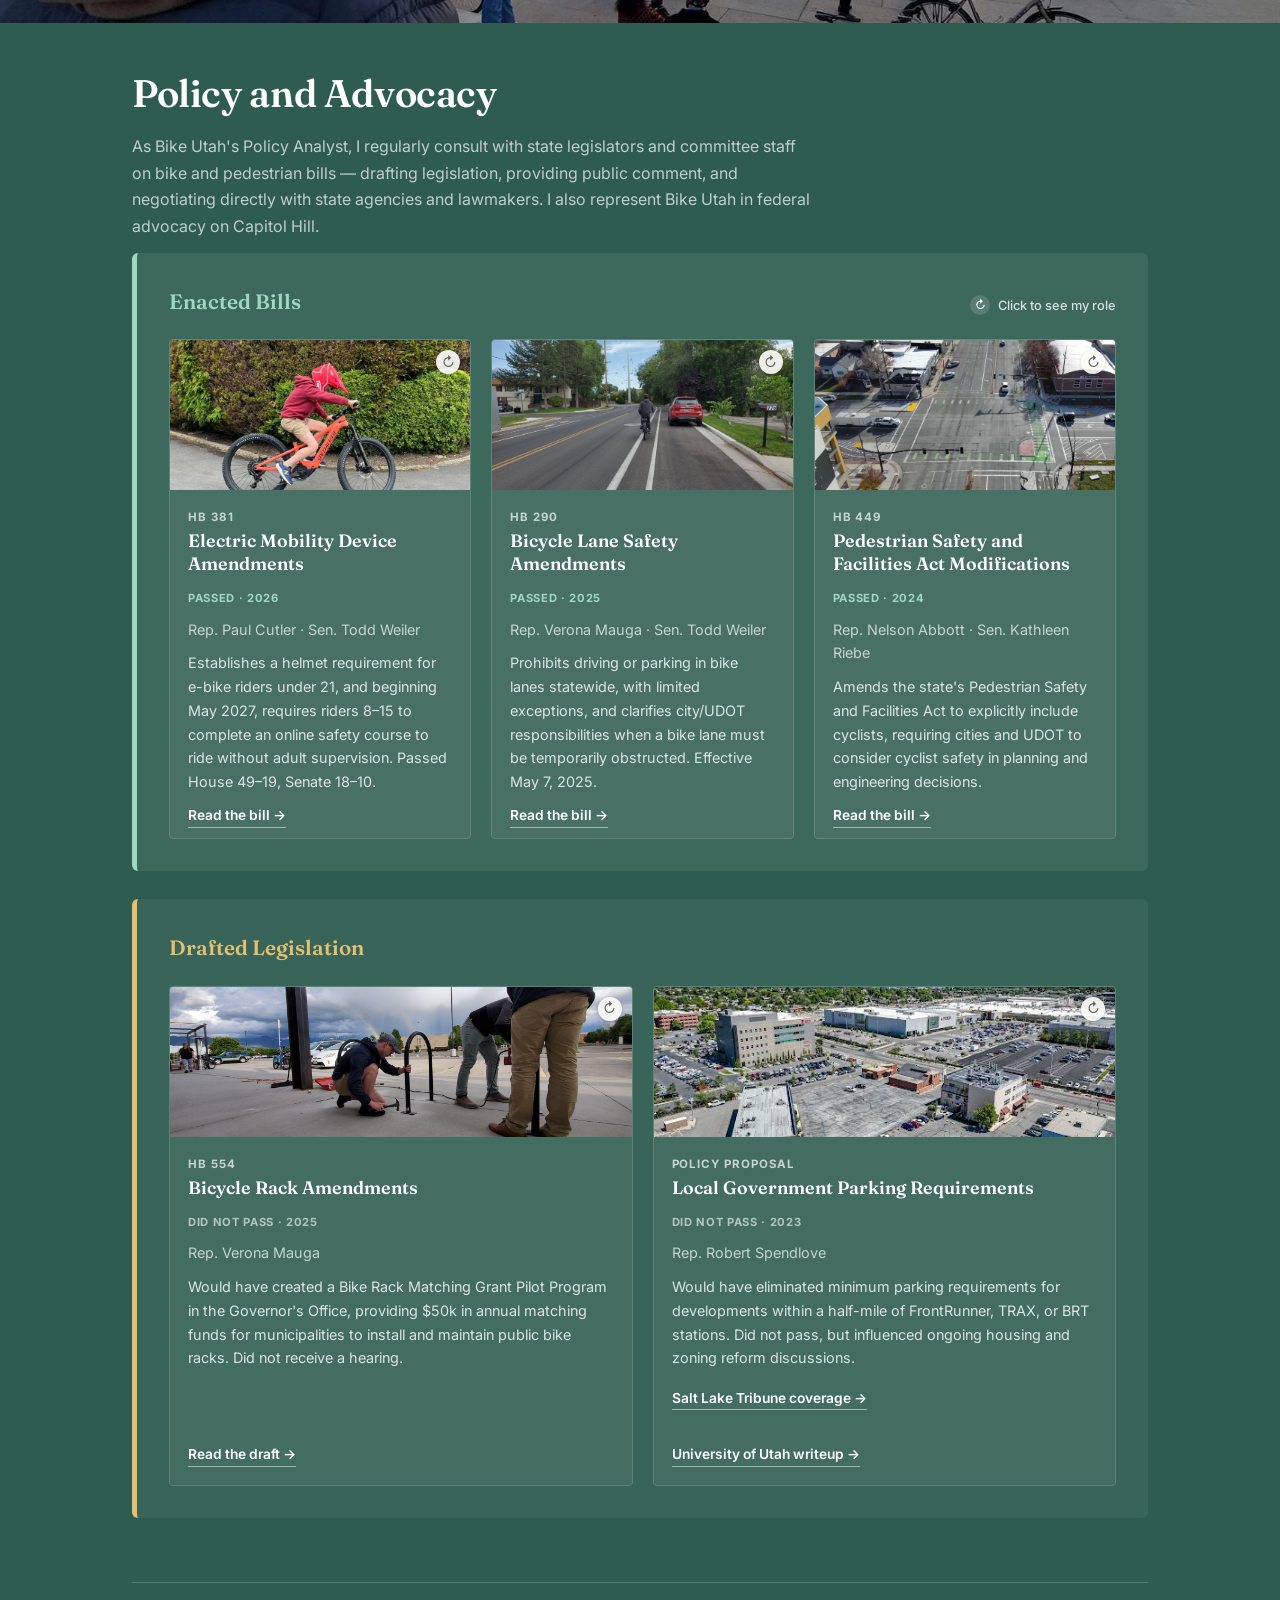
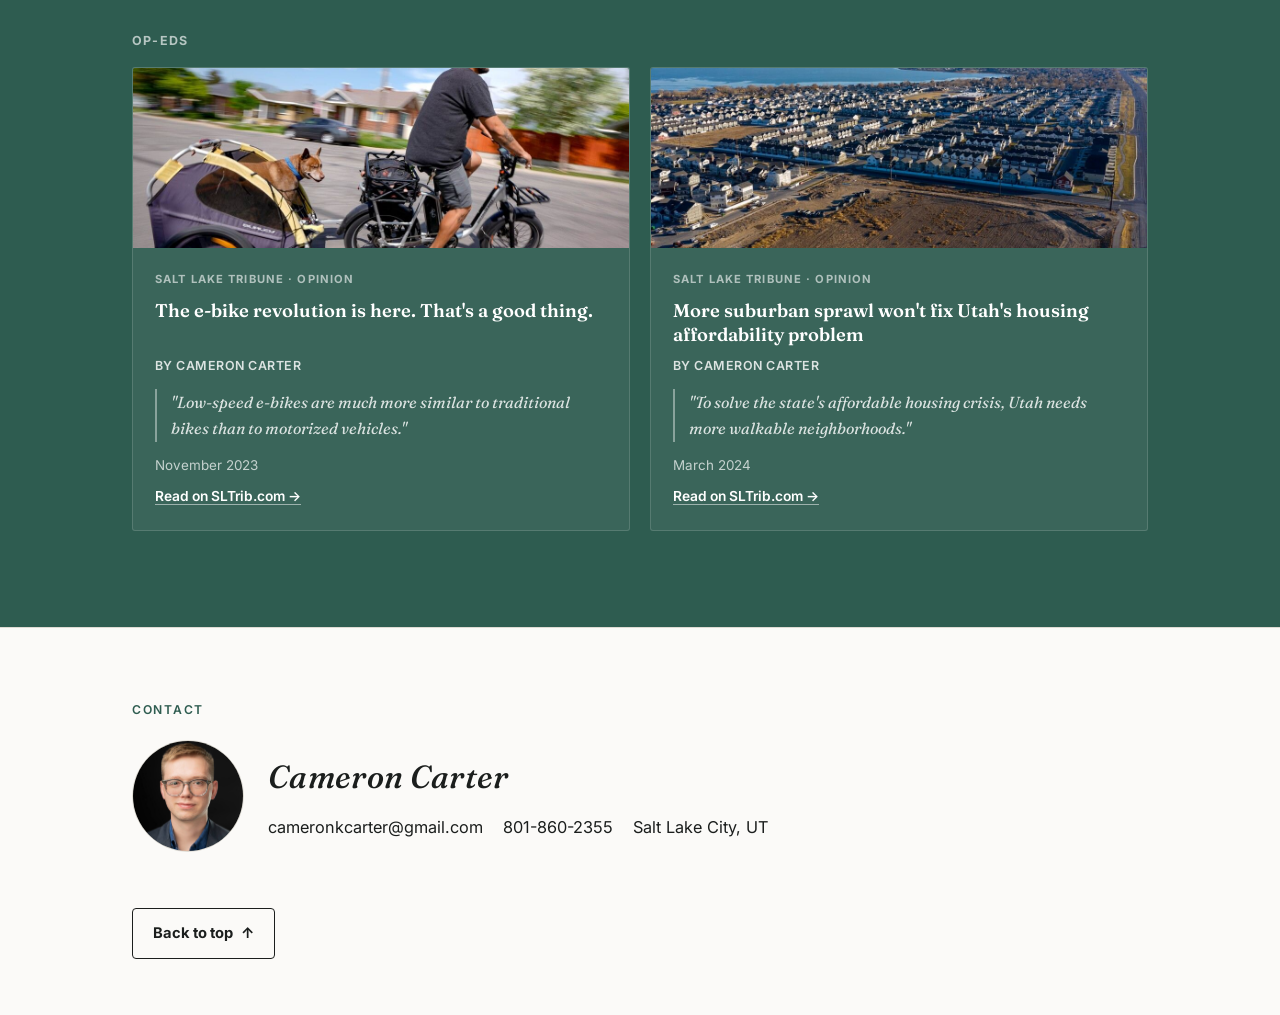
==== commit ff5ac1ef: "Wordsmith About/Planning/Policy copy, fix HB 554 image rotation, add flip-cue to all categories Co-A" ====
--- a/index.html
+++ b/index.html
@@ -37,7 +37,6 @@
       <div class="about-grid">
         <div>
           <div class="eyebrow">About</div>
-          <p class="lead">Planner with four years of experience in land use, transportation, and community development planning. Experienced in ordinance development, GIS analysis, public engagement, and policy research.</p>
           <p class="lead">I've worked as Planning and Policy Specialist at Bike Utah — a statewide active transportation nonprofit — since 2022, leading planning contracts for Utah communities and advocating for active transportation policy at the state legislature.</p>
 
           <ul class="degree-list">
@@ -72,15 +71,14 @@
   <section class="section-divide" id="planning">
     <div class="wrap">
       <h2>Planning Work</h2>
-      <p class="muted measure">I've completed 15 planning contracts with Utah cities, counties, and a university since 2022 — active transportation master plans, trail and wayfinding studies, zoning and design standards, and growth modeling.</p>
-      <p class="muted measure">Beyond education and community programming, Bike Utah has operated a nonprofit planning consultancy since 2023, working directly with local governments on contracts focused on improving the walkability, bikeability, and livability of Utah communities. From 2023–2024 I led plan development as Senior Planner on a team that included a Project Manager, GIS Analyst, Junior Planner, graphic designer, and community engagement support — writing each plan from start to finish. When our Project Manager left in 2025, I took on that role as well, alongside Senior Planner.</p>
+      <p class="muted measure">Since 2022, Bike Utah has operated a nonprofit planning consultancy working directly with local governments — 15 contracts spanning Active Transportation Plans, trail and wayfinding studies, zoning and design standards, and growth modeling, all aimed at improving the walkability, bikeability, and livability of Utah communities. From 2023–2024, I led plan development as Senior Planner on a team that included a Project Manager, GIS Analyst, Junior Planner, graphic designer, and community engagement support, writing each plan start to finish. When our Project Manager left in 2025, I took on that role too, alongside Senior Planner.</p>
 
       <div class="cat-block cat-green">
         <div class="cat-title-row">
           <div class="cat-title">Active Transportation Plans</div>
           <div class="flip-cue"><span class="flip-cue-icon">↻</span> Click for details and the full plan</div>
         </div>
-        <p class="cat-desc">Active transportation connections and improvements — street networks, bike paths, sidewalks, and supporting infrastructure. Each plan is built on community engagement (open houses, online surveys, stakeholder and intercept interviews) and GIS analysis, and produces specific recommendations, including proposed facility mileage and cost estimates.</p>
+        <p class="cat-desc">Active transportation connections and improvements — street networks, bike paths, sidewalks, and supporting infrastructure. Each plan includes community engagement (open houses, online surveys, stakeholder and intercept interviews), GIS analysis, specific facility recommendations, cost estimates, implementation strategies, and funding opportunities.</p>
         <div class="proj-grid">
           <div class="proj-card flip-card" onclick="flipCard(this)">
             <div class="proj-card-inner">
@@ -88,8 +86,8 @@
                 <img class="proj-photo" src="assets/img/plan-uvu-main.jpg" alt="UVU Active Transportation Plan cover">
                 <span class="flip-hint">↻</span>
                 <div class="proj-front-body">
-                  <div class="proj-name">UVU ATP</div>
-                  <div class="proj-meta">MAG (Mountainland Association of Governments) · 2025</div>
+                  <div class="proj-name">Utah Valley University ATP</div>
+                  <div class="proj-meta">Mountainland Association of Governments · 2025</div>
                   <div class="proj-tags"><span class="role-tag">Prime Consultant</span></div>
                 </div>
               </div>
@@ -216,8 +214,11 @@
       </div>
 
       <div class="cat-block cat-rust">
-        <div class="cat-title">Trails, Recreation, and Wayfinding</div>
-        <p class="cat-desc">A mix of paved and soft-surface recreational facilities, wayfinding signage design and placement, and park amenities like playgrounds and boat launches — grounded in cost-benefit analysis and specific alignment studies. Each of these projects looks a little different from the next.</p>
+        <div class="cat-title-row">
+          <div class="cat-title">Trails, Recreation, and Wayfinding</div>
+          <div class="flip-cue"><span class="flip-cue-icon">↻</span> Click for details and the full plan</div>
+        </div>
+        <p class="cat-desc">A mix of paved and soft-surface recreational facilities, wayfinding signage design and placement, and park amenities like playgrounds and boat launches, supported by cost-benefit analysis and route alignment studies.</p>
         <div class="proj-grid">
           <div class="proj-card flip-card" onclick="flipCard(this)">
             <div class="proj-card-inner">
@@ -276,7 +277,7 @@
                 <span class="flip-hint">↻</span>
                 <div class="proj-front-body">
                   <div class="proj-name">3-Gate Trail Implementation Study and Market Analysis</div>
-                  <div class="proj-meta">Weber County and WFRC (Wasatch Front Regional Council) · 2026</div>
+                  <div class="proj-meta">Weber County and Wasatch Front Regional Council · 2026</div>
                   <div class="proj-tags"><span class="role-tag sub">Subconsultant</span></div>
                 </div>
               </div>
@@ -373,8 +374,11 @@
       </div>
 
       <div class="cat-block cat-blue">
-        <div class="cat-title">Zoning, Ordinances, and Design Standards</div>
-        <p class="cat-desc">More policy than planning: writing zoning code and ordinances, model ordinances, and development and design standards that support walkability and mixed-use development.</p>
+        <div class="cat-title-row">
+          <div class="cat-title">Zoning, Ordinances, and Design Standards</div>
+          <div class="flip-cue"><span class="flip-cue-icon">↻</span> Click for details and the full plan</div>
+        </div>
+        <p class="cat-desc">More policy than planning: zoning code, model ordinances, and development and design standards that support walkability and mixed-use development.</p>
         <div class="proj-grid">
           <div class="proj-card flip-card" onclick="flipCard(this)">
             <div class="proj-card-inner">
@@ -454,7 +458,10 @@
       </div>
 
       <div class="cat-block cat-gold">
-        <div class="cat-title">Growth and Population Modeling</div>
+        <div class="cat-title-row">
+          <div class="cat-title">Growth and Population Modeling</div>
+          <div class="flip-cue"><span class="flip-cue-icon">↻</span> Click for details and the full plan</div>
+        </div>
         <p class="cat-desc">Heavily GIS-based: data analysis and modeling across growth scenarios to project long-term impacts.</p>
         <div class="proj-grid">
           <div class="proj-card flip-card" onclick="flipCard(this)">
@@ -492,7 +499,7 @@
 
     <div class="wrap">
       <h2>Policy and Advocacy</h2>
-      <p class="muted measure">As Bike Utah's Policy Analyst — the state's active transportation advocacy organization — I work as an inside lobbyist the Legislature regularly consults on bike and pedestrian bills: drafting legislation, providing public comment, and negotiating directly with state agencies and lawmakers. I also represent Bike Utah in federal advocacy on Capitol Hill.</p>
+      <p class="muted measure">As Bike Utah's Policy Analyst, I regularly consult with state legislators and committee staff on bike and pedestrian bills — drafting legislation, providing public comment, and negotiating directly with state agencies and lawmakers. I also represent Bike Utah in federal advocacy on Capitol Hill.</p>
 
       <div class="bill-section bill-section-enacted">
         <div class="cat-title-row">
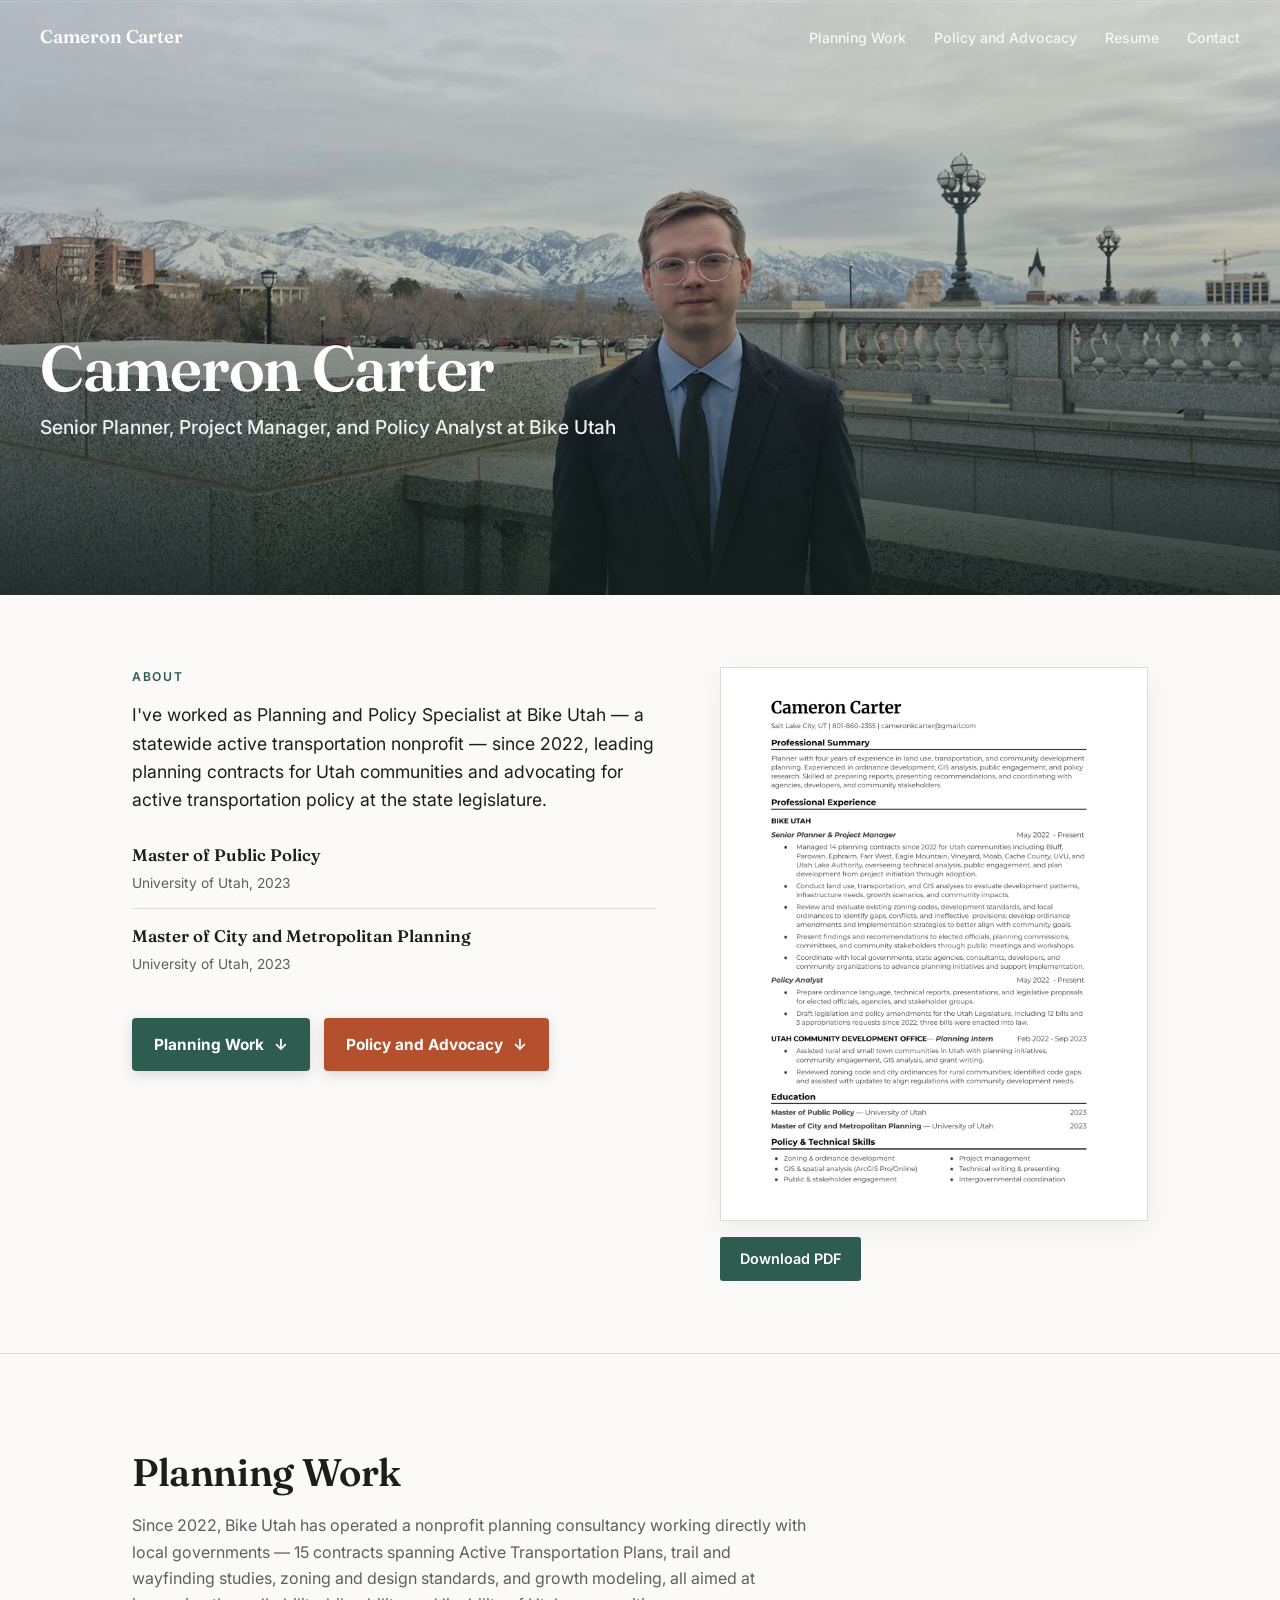
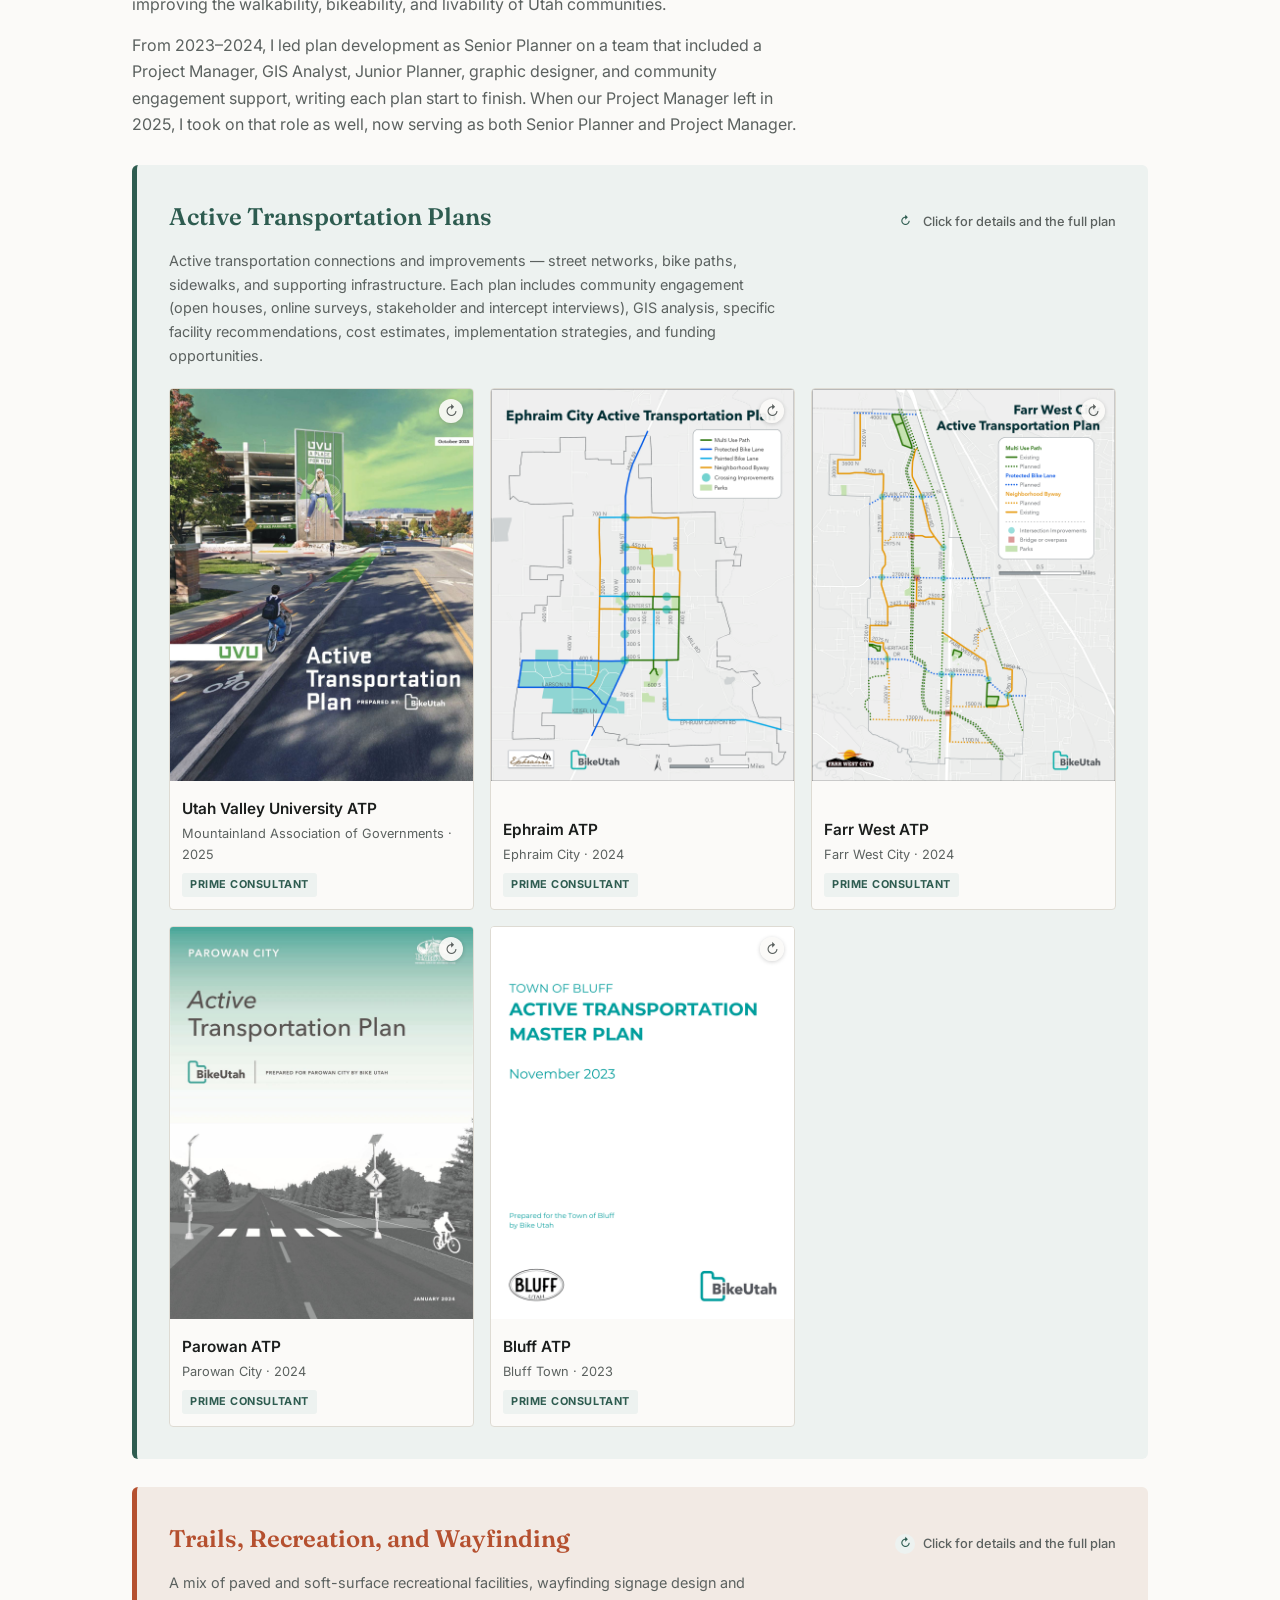
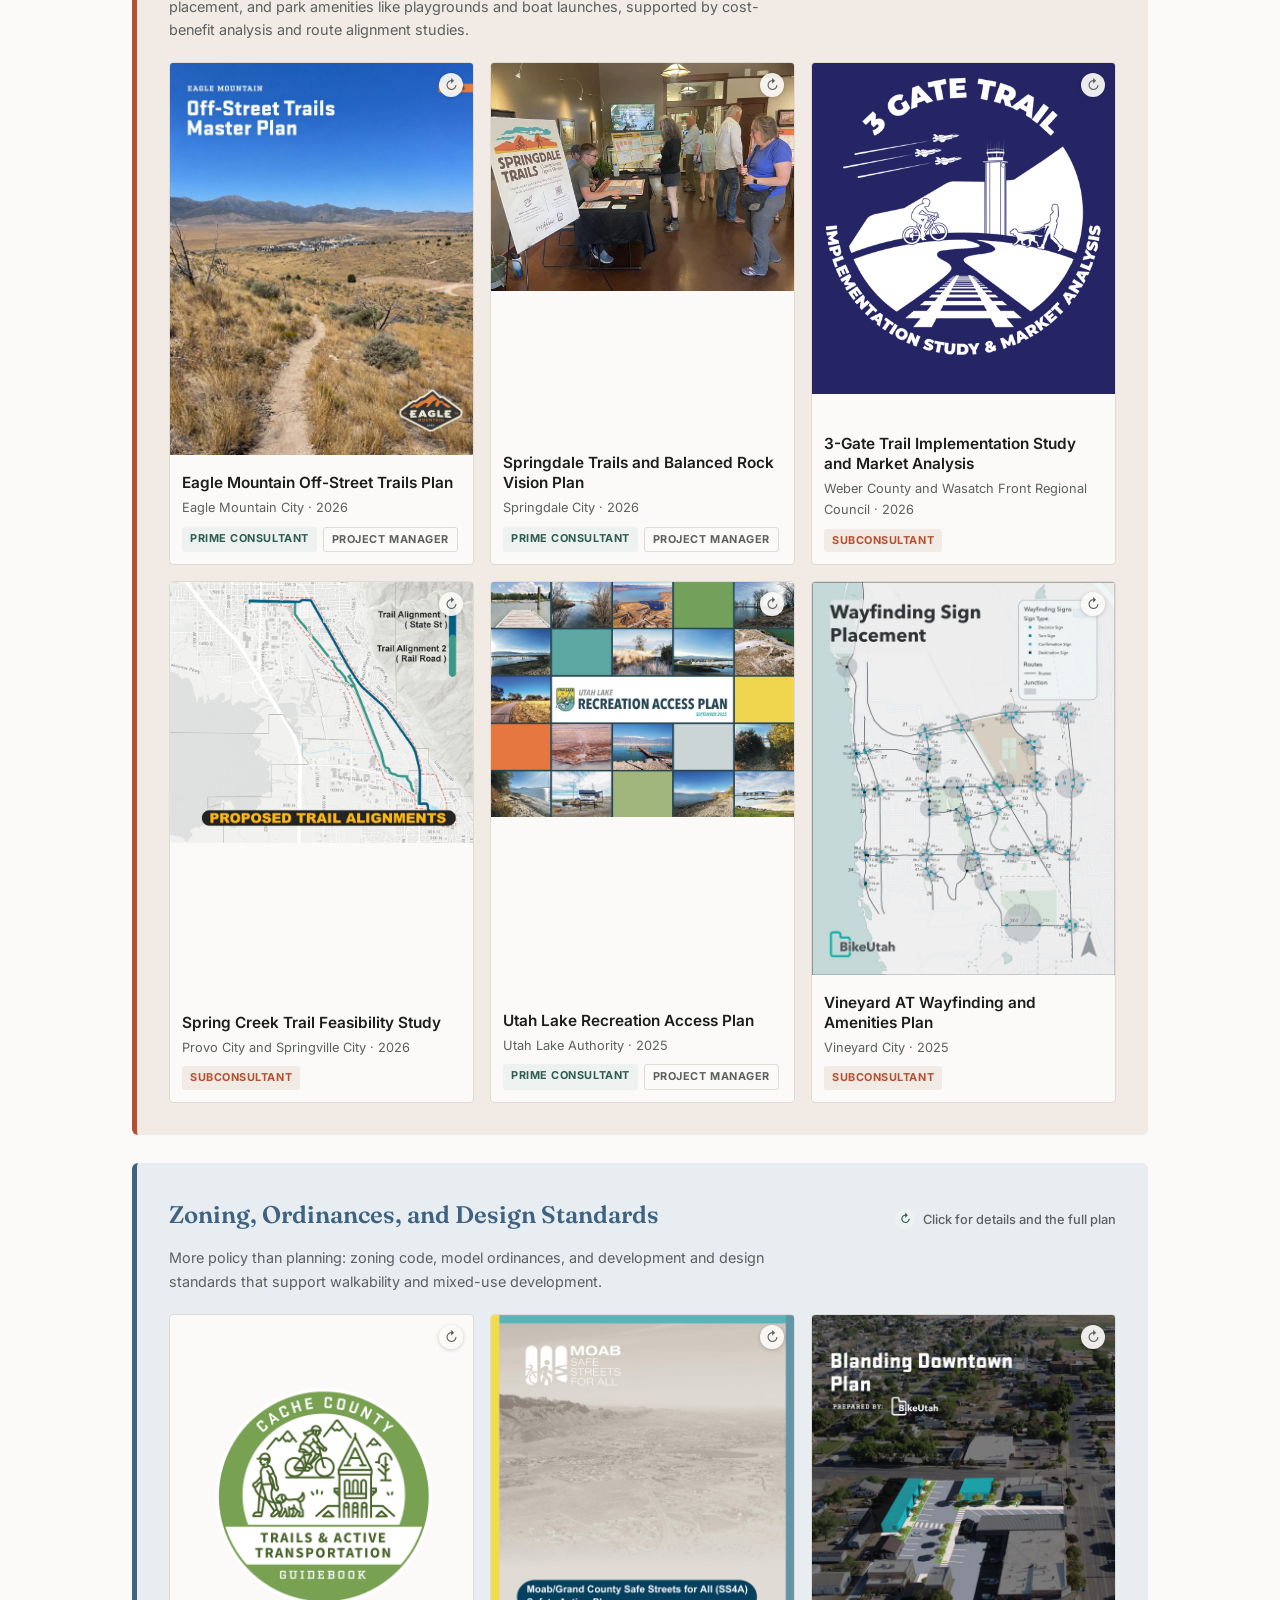
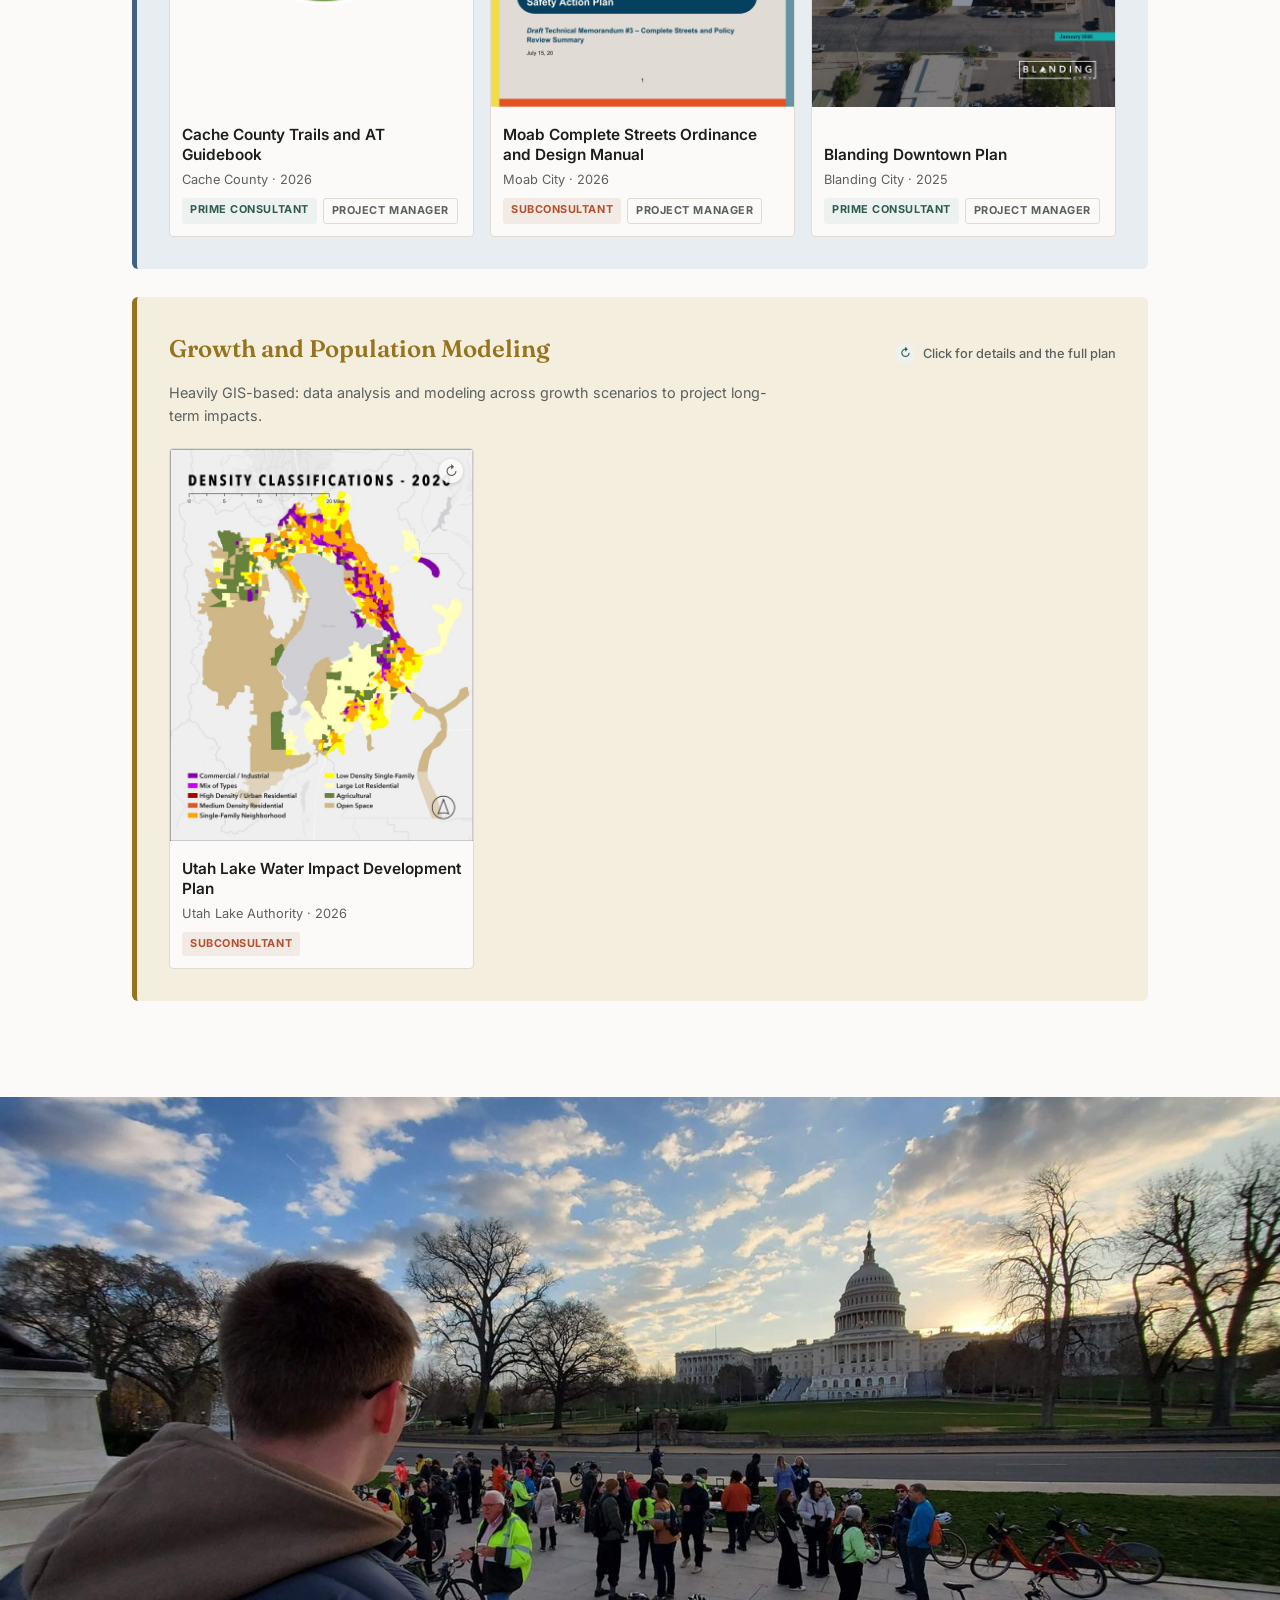
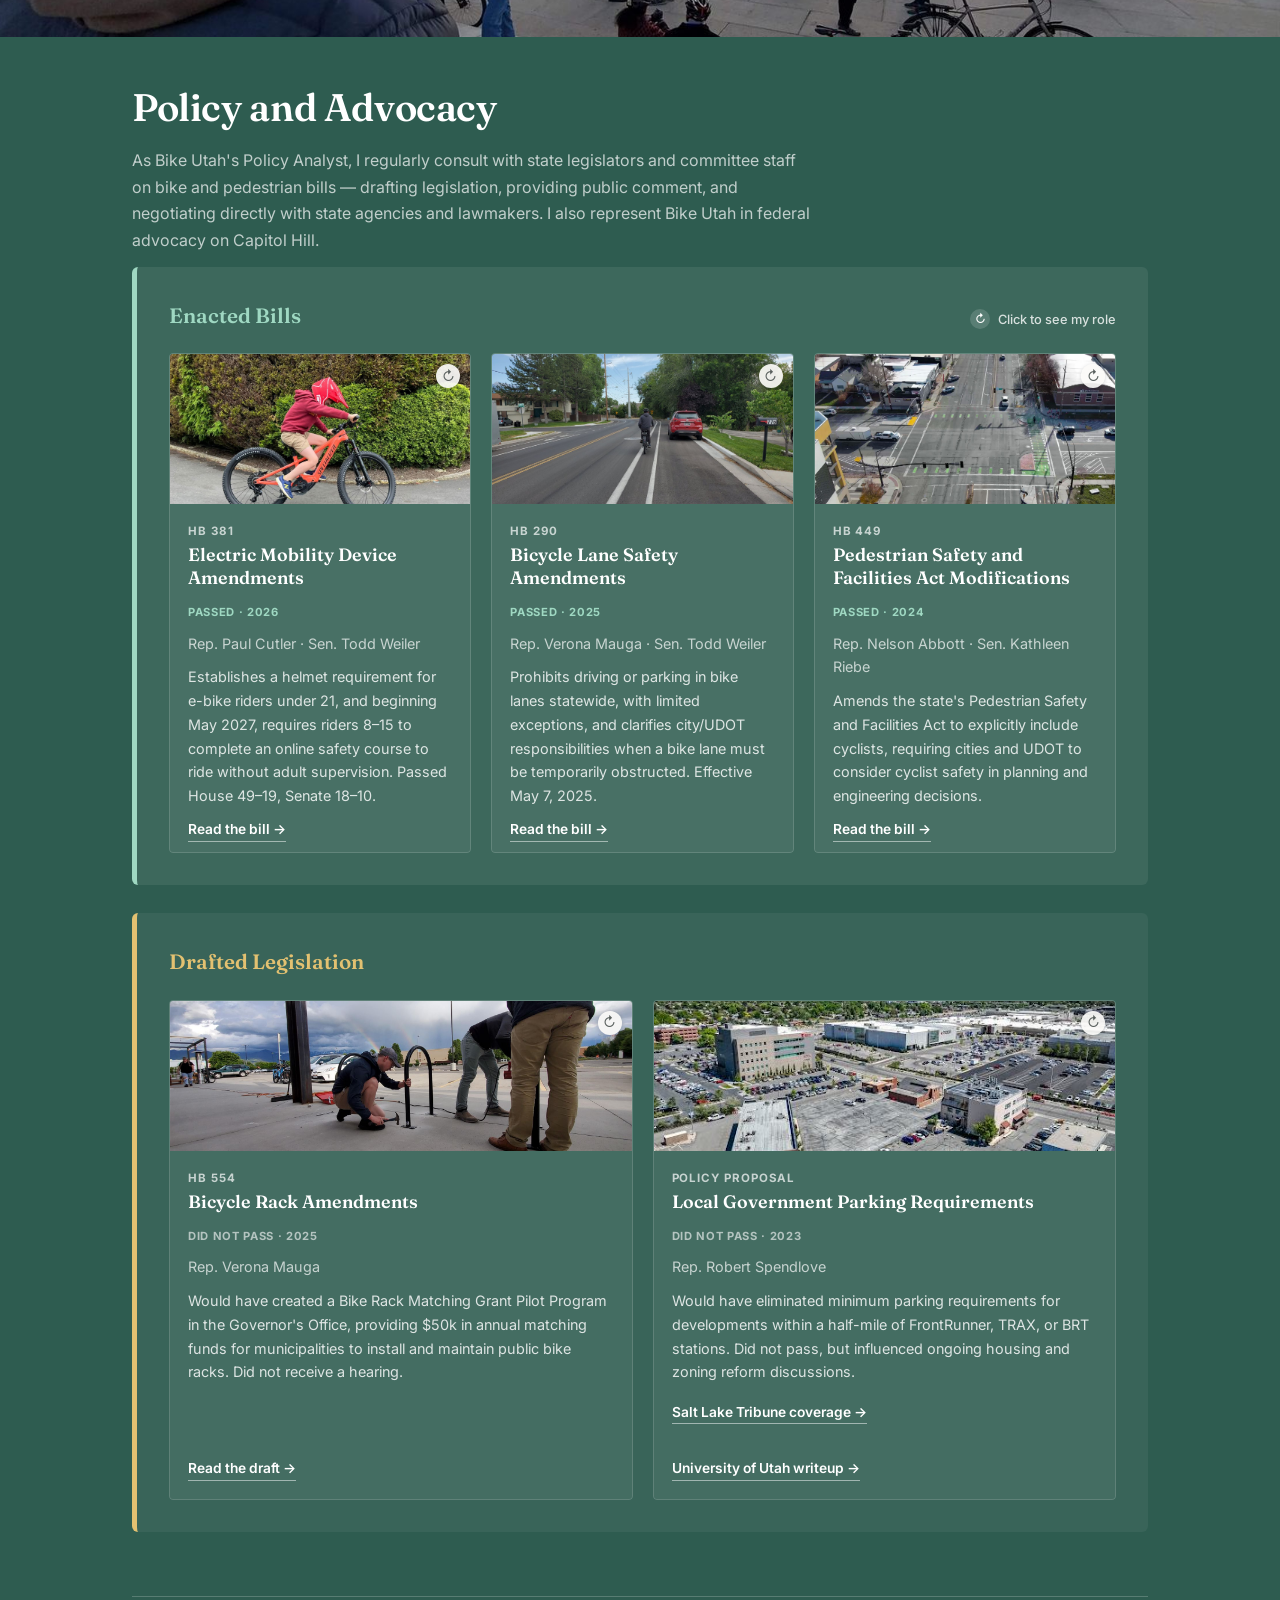
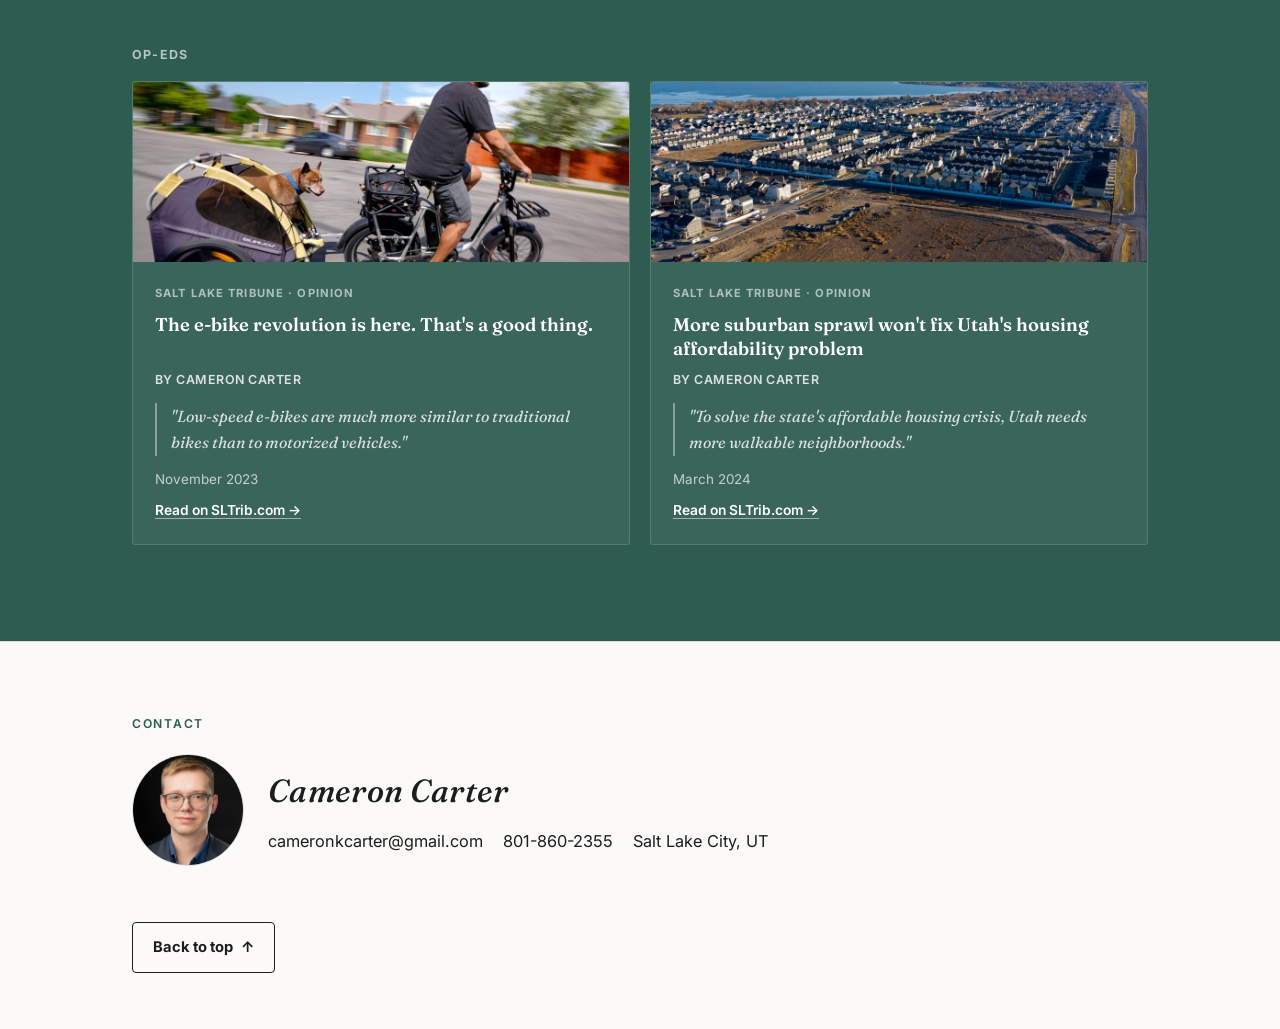
==== commit 6a75c4e2: "Split Planning Work intro into two paragraphs, clarify dual-role sentence, shorten share preview tex" ====
--- a/index.html
+++ b/index.html
@@ -4,6 +4,16 @@
 <meta charset="UTF-8">
 <meta name="viewport" content="width=device-width, initial-scale=1.0">
 <title>Cameron Carter — Transportation and Land Use Planner</title>
+<meta name="description" content="Senior Planner, Project Manager, and Policy Analyst at Bike Utah">
+<meta property="og:title" content="Cameron Carter — Portfolio">
+<meta property="og:description" content="Senior Planner, Project Manager, and Policy Analyst at Bike Utah">
+<meta property="og:image" content="https://cameronkcarter.github.io/portfolio/assets/img/hero-capitol.jpg">
+<meta property="og:url" content="https://cameronkcarter.github.io/portfolio/">
+<meta property="og:type" content="website">
+<meta name="twitter:card" content="summary_large_image">
+<meta name="twitter:title" content="Cameron Carter — Portfolio">
+<meta name="twitter:description" content="Senior Planner, Project Manager, and Policy Analyst at Bike Utah">
+<meta name="twitter:image" content="https://cameronkcarter.github.io/portfolio/assets/img/hero-capitol.jpg">
 <link rel="stylesheet" href="assets/css/style.css">
 </head>
 <body>
@@ -71,7 +81,8 @@
   <section class="section-divide" id="planning">
     <div class="wrap">
       <h2>Planning Work</h2>
-      <p class="muted measure">Since 2022, Bike Utah has operated a nonprofit planning consultancy working directly with local governments — 15 contracts spanning Active Transportation Plans, trail and wayfinding studies, zoning and design standards, and growth modeling, all aimed at improving the walkability, bikeability, and livability of Utah communities. From 2023–2024, I led plan development as Senior Planner on a team that included a Project Manager, GIS Analyst, Junior Planner, graphic designer, and community engagement support, writing each plan start to finish. When our Project Manager left in 2025, I took on that role too, alongside Senior Planner.</p>
+      <p class="muted measure">Since 2022, Bike Utah has operated a nonprofit planning consultancy working directly with local governments — 15 contracts spanning Active Transportation Plans, trail and wayfinding studies, zoning and design standards, and growth modeling, all aimed at improving the walkability, bikeability, and livability of Utah communities.</p>
+      <p class="muted measure">From 2023–2024, I led plan development as Senior Planner on a team that included a Project Manager, GIS Analyst, Junior Planner, graphic designer, and community engagement support, writing each plan start to finish. When our Project Manager left in 2025, I took on that role as well, now serving as both Senior Planner and Project Manager.</p>
 
       <div class="cat-block cat-green">
         <div class="cat-title-row">
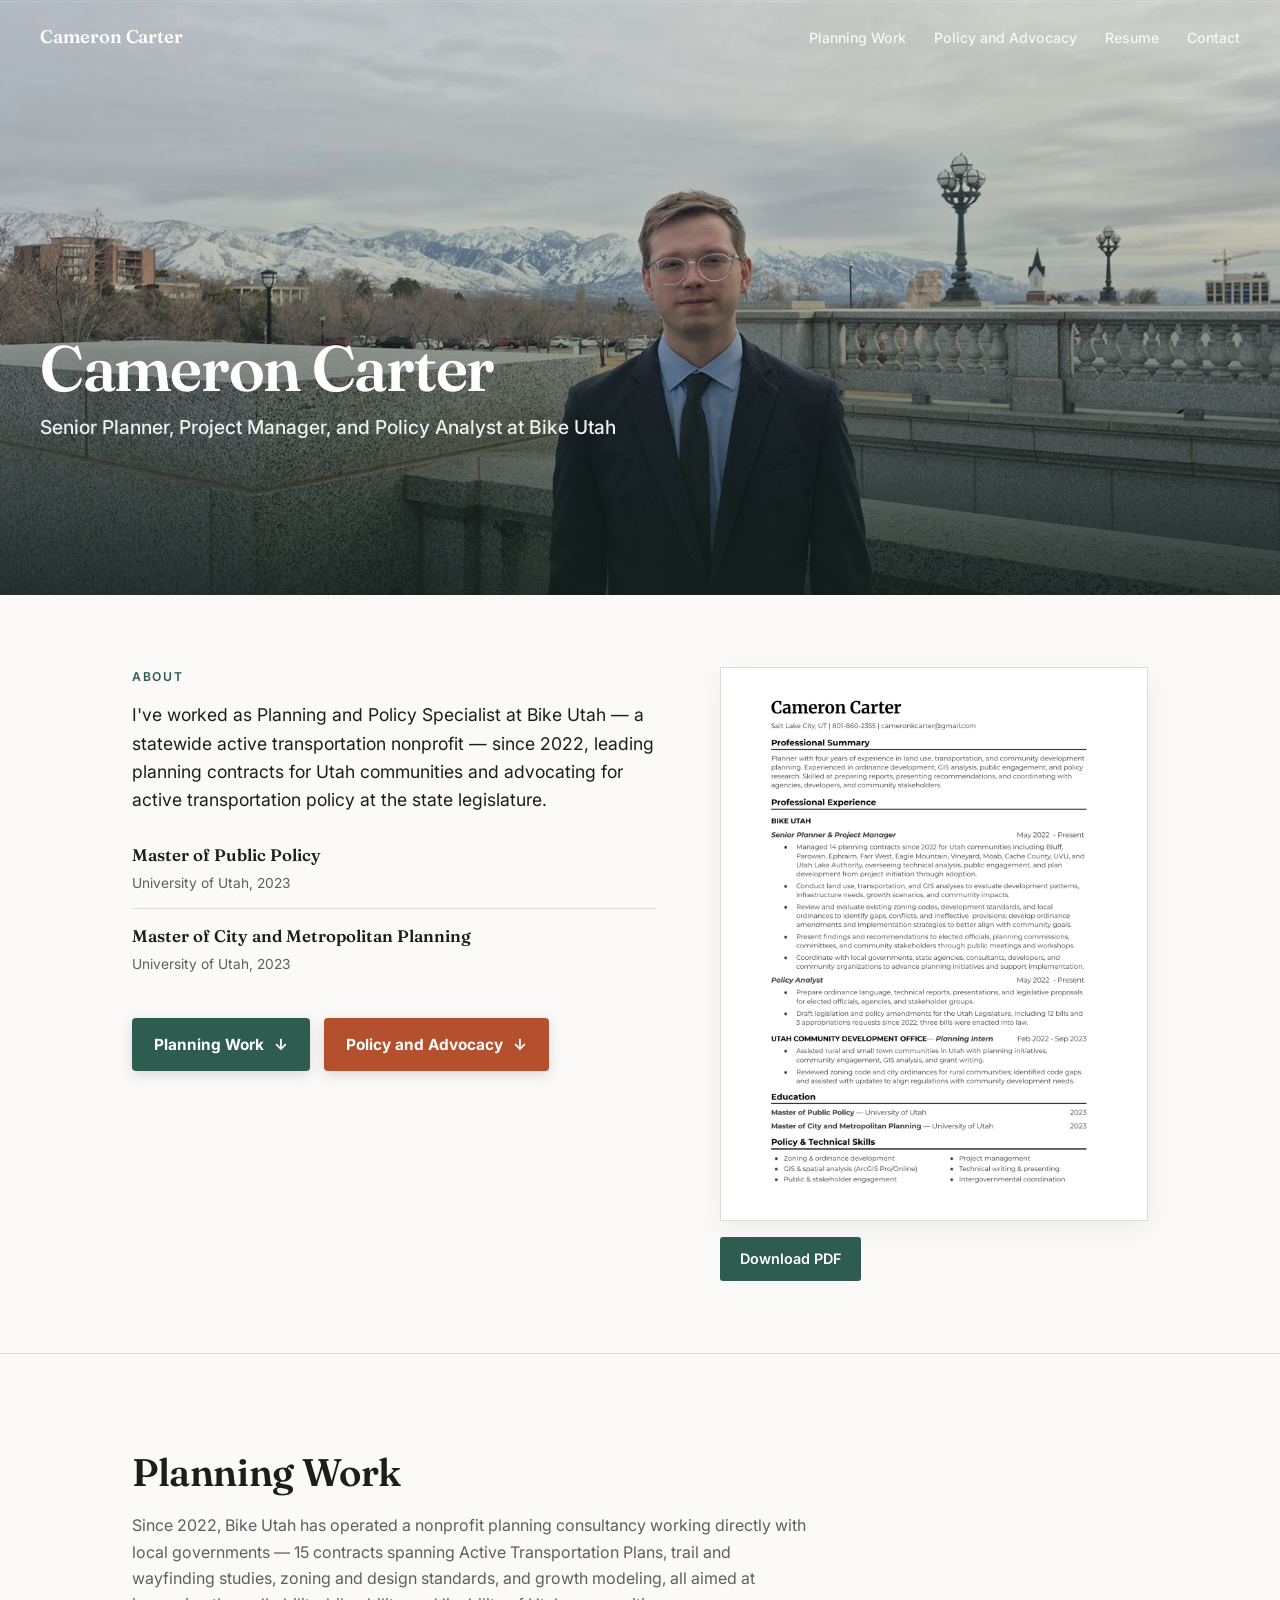
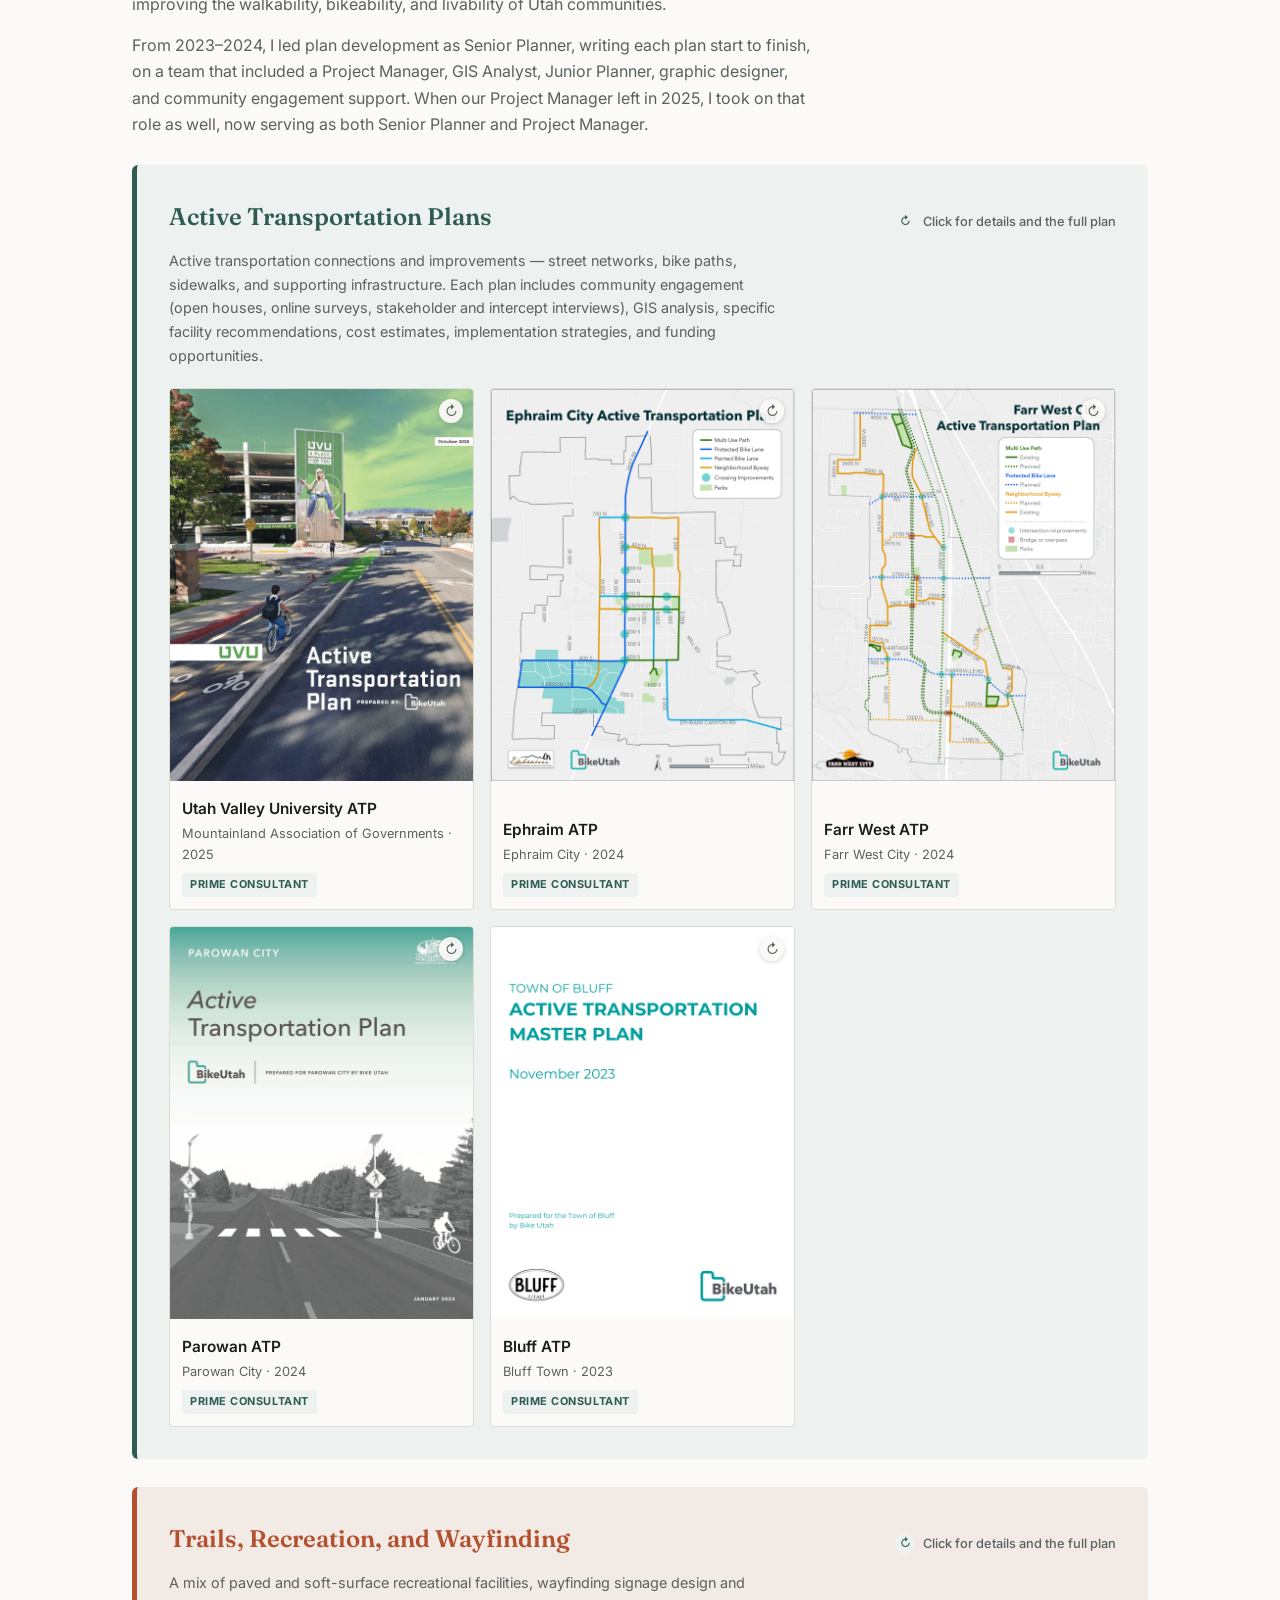
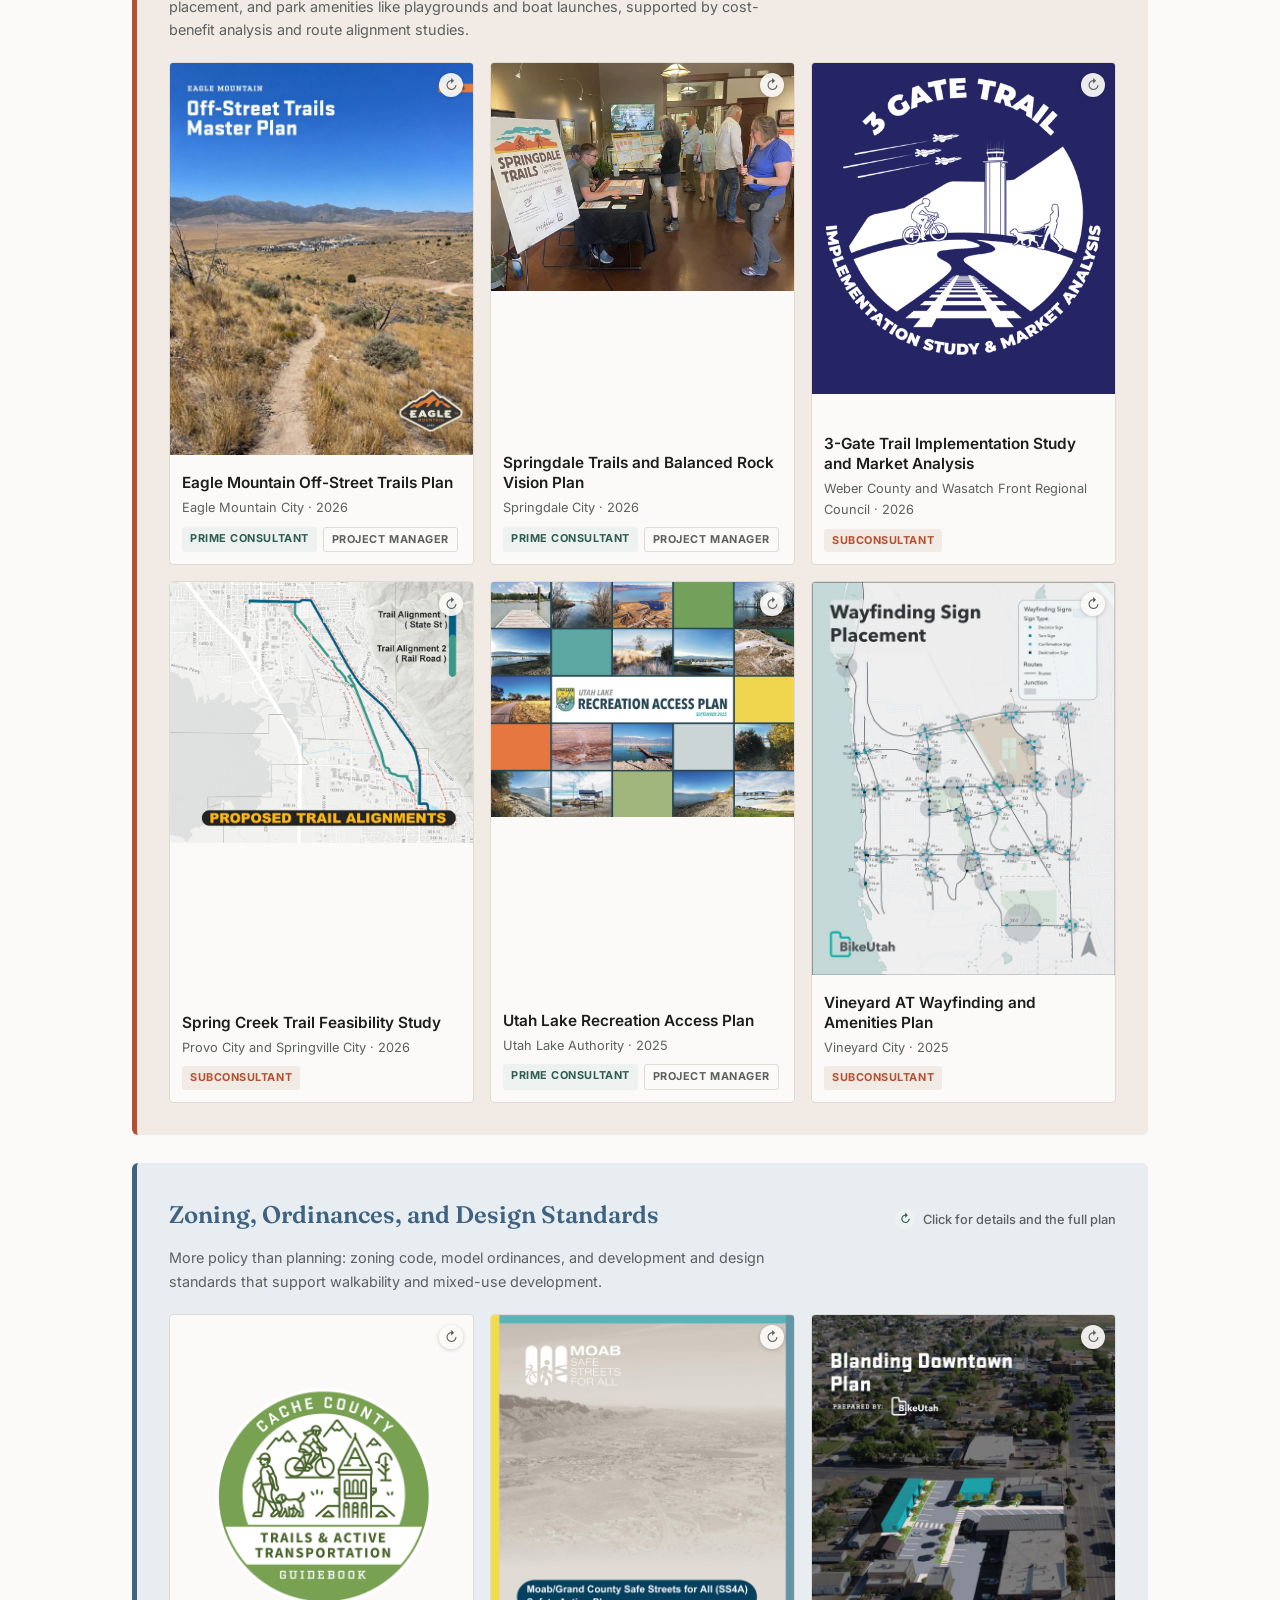
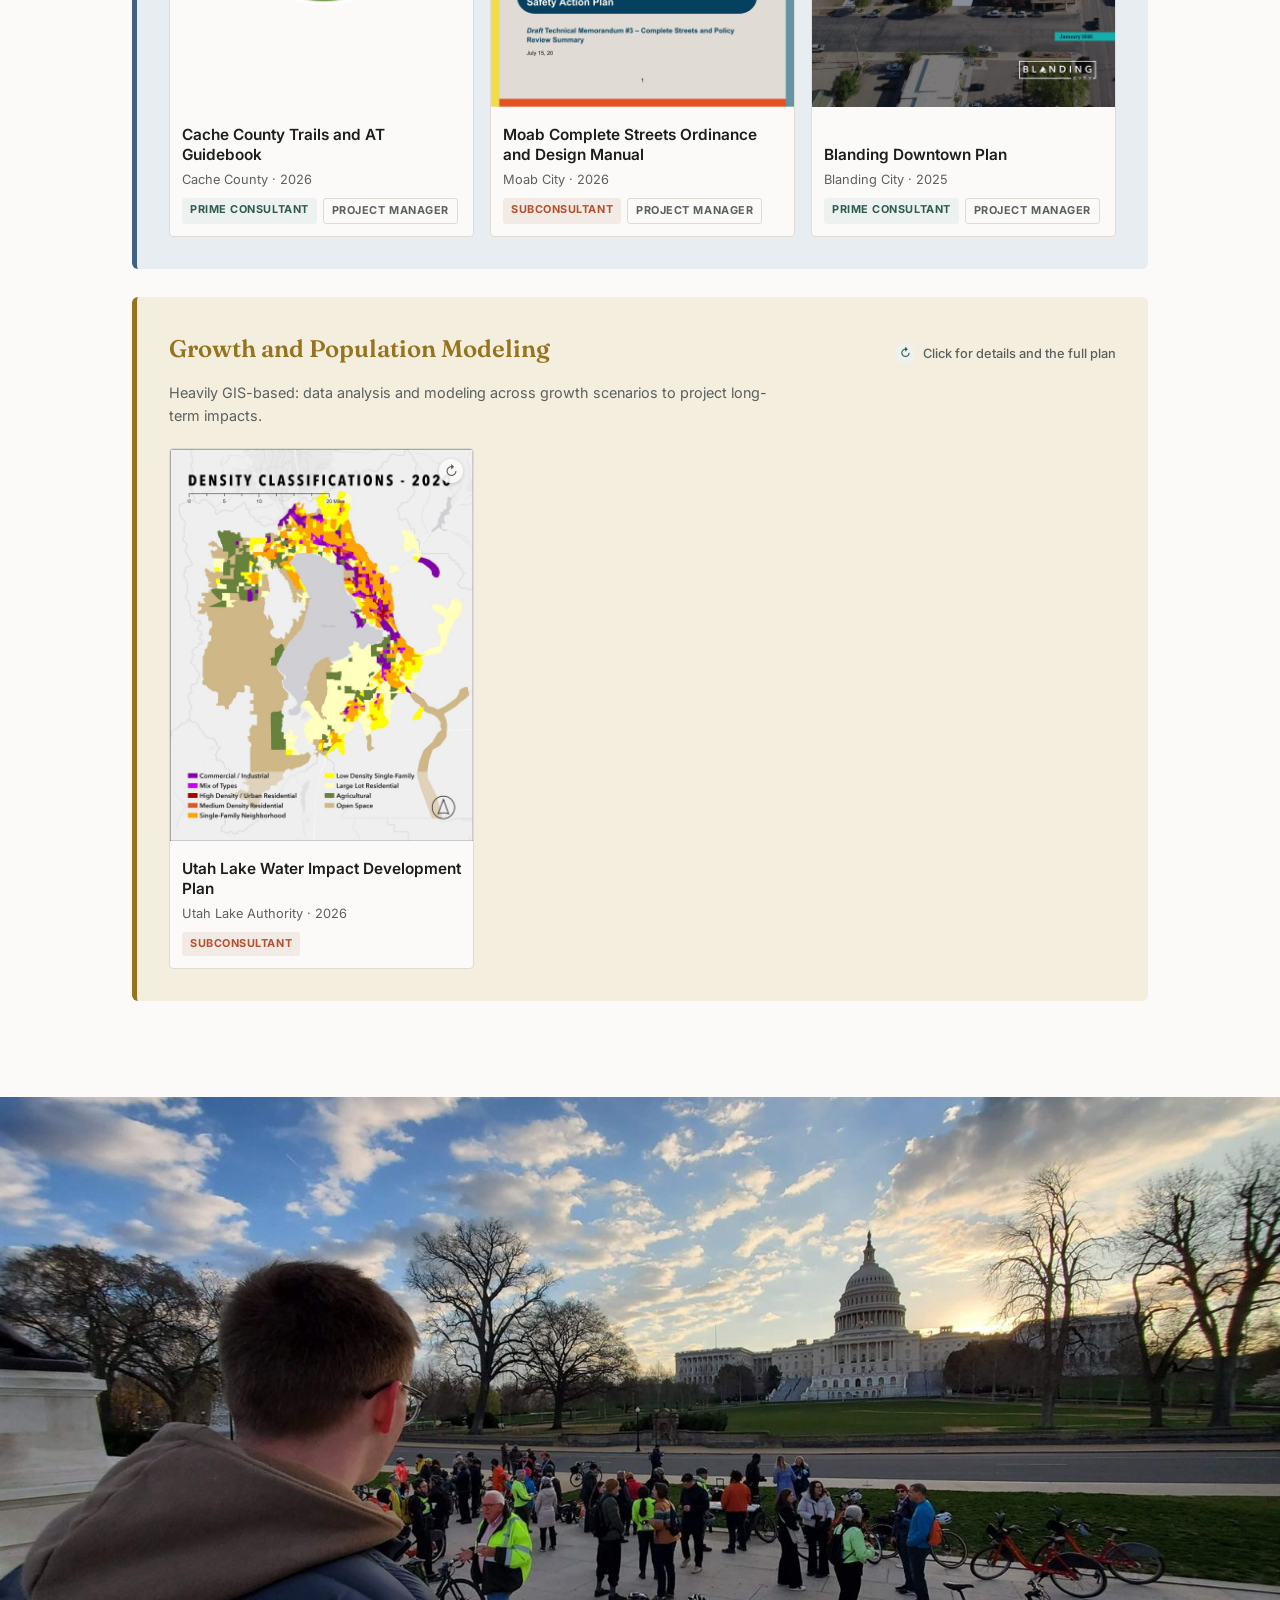
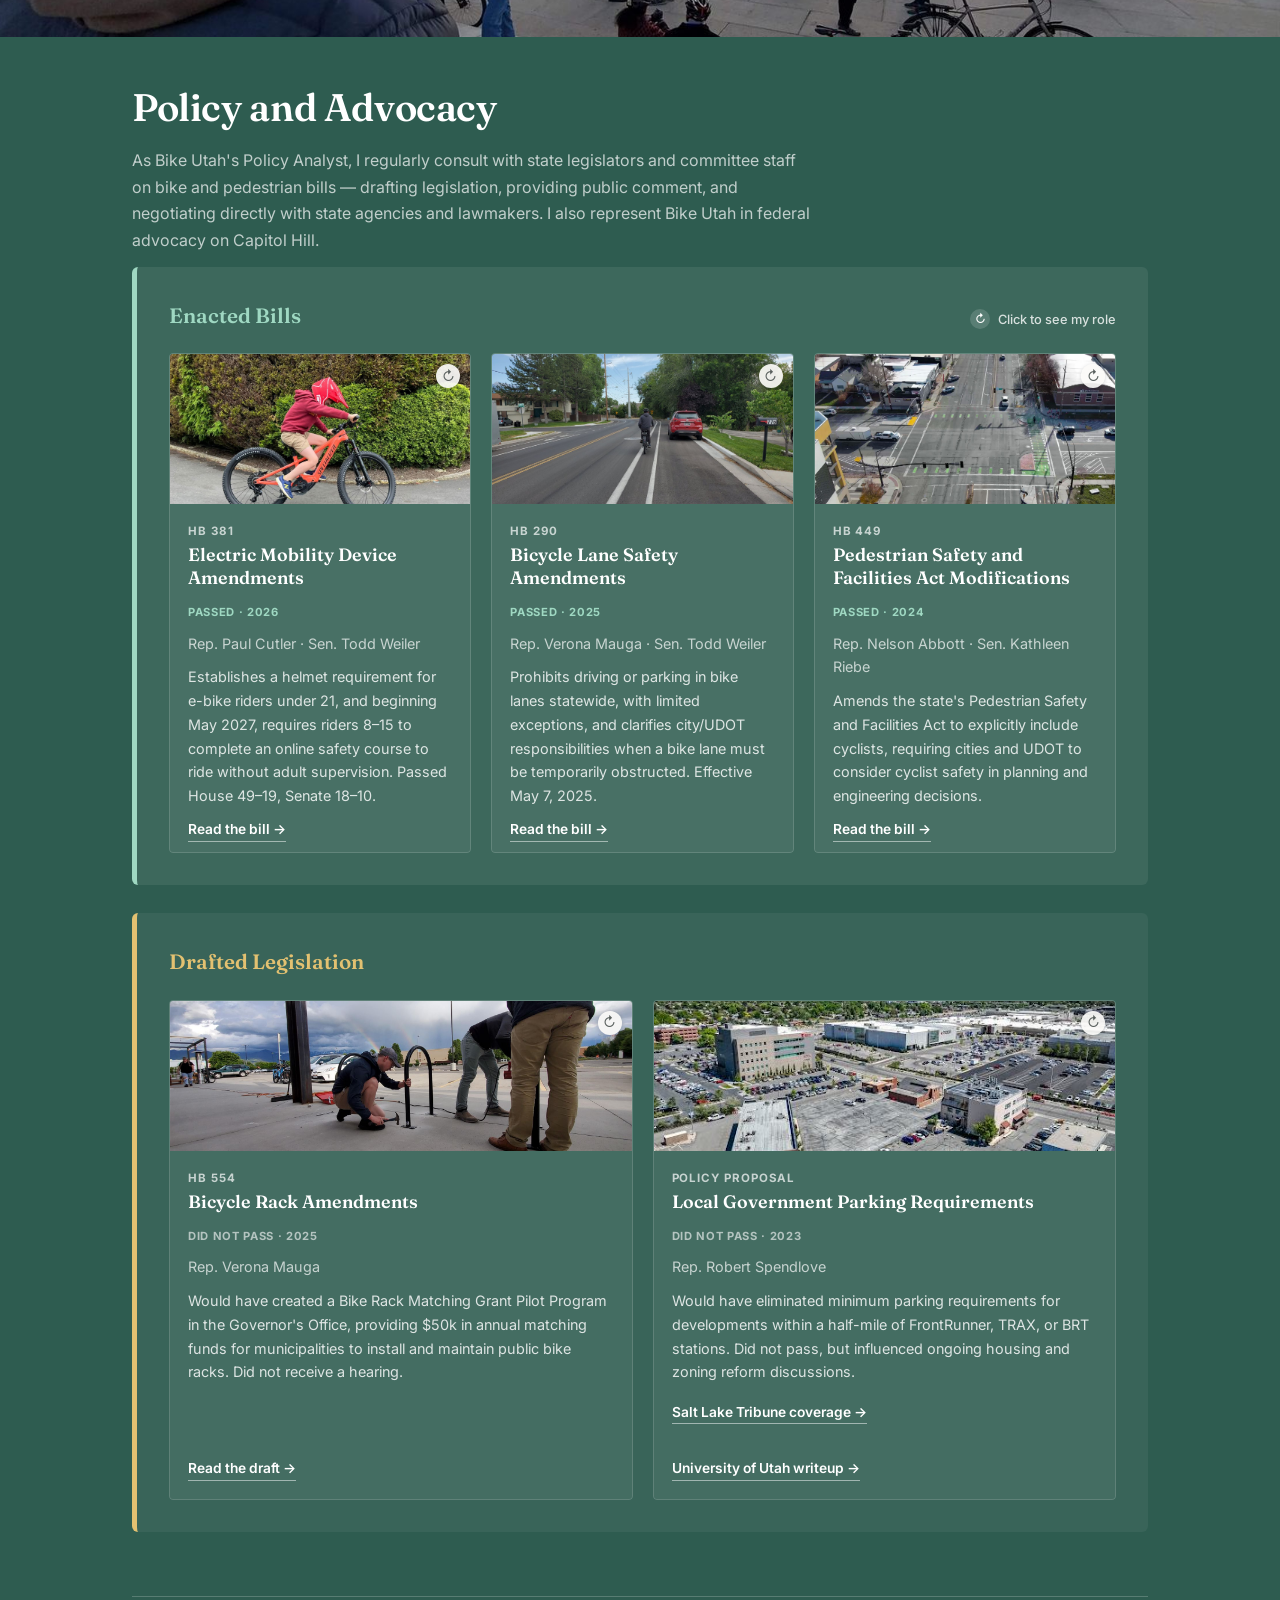
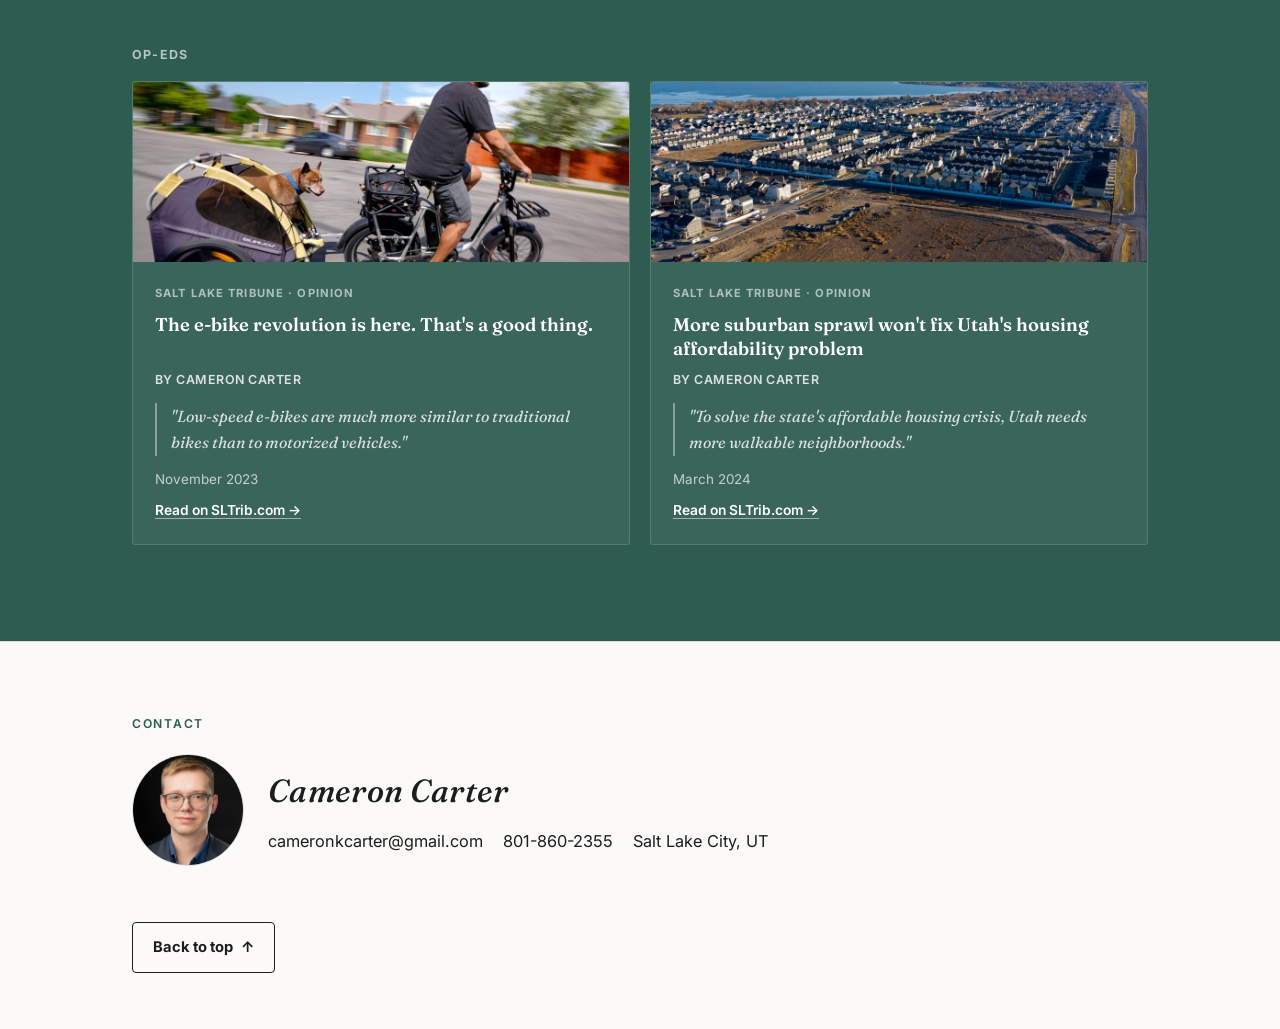
==== commit 2f2a0651: "Reword Senior Planner sentence for clarity Co-Authored-By: Claude Sonnet 5 <noreply@anthropic.com>" ====
--- a/index.html
+++ b/index.html
@@ -82,7 +82,7 @@
     <div class="wrap">
       <h2>Planning Work</h2>
       <p class="muted measure">Since 2022, Bike Utah has operated a nonprofit planning consultancy working directly with local governments — 15 contracts spanning Active Transportation Plans, trail and wayfinding studies, zoning and design standards, and growth modeling, all aimed at improving the walkability, bikeability, and livability of Utah communities.</p>
-      <p class="muted measure">From 2023–2024, I led plan development as Senior Planner on a team that included a Project Manager, GIS Analyst, Junior Planner, graphic designer, and community engagement support, writing each plan start to finish. When our Project Manager left in 2025, I took on that role as well, now serving as both Senior Planner and Project Manager.</p>
+      <p class="muted measure">From 2023–2024, I led plan development as Senior Planner, writing each plan start to finish, on a team that included a Project Manager, GIS Analyst, Junior Planner, graphic designer, and community engagement support. When our Project Manager left in 2025, I took on that role as well, now serving as both Senior Planner and Project Manager.</p>
 
       <div class="cat-block cat-green">
         <div class="cat-title-row">
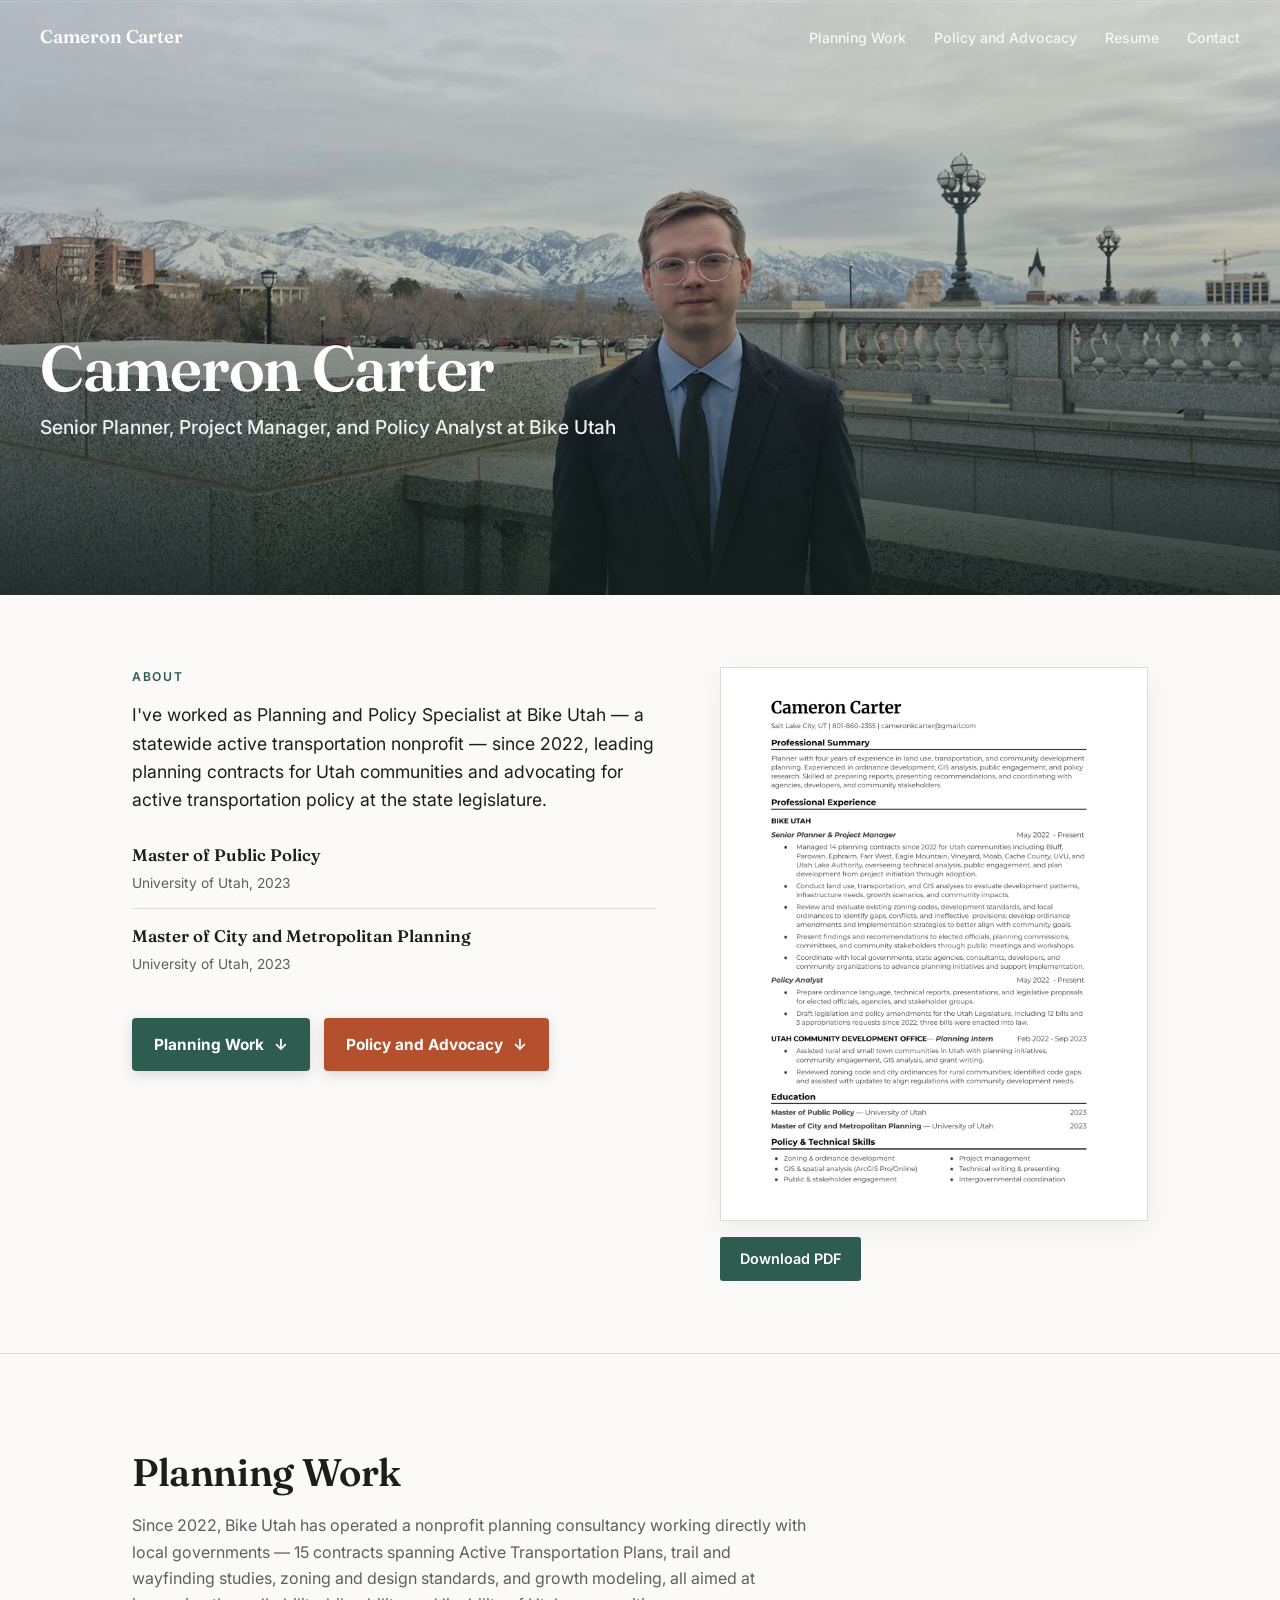
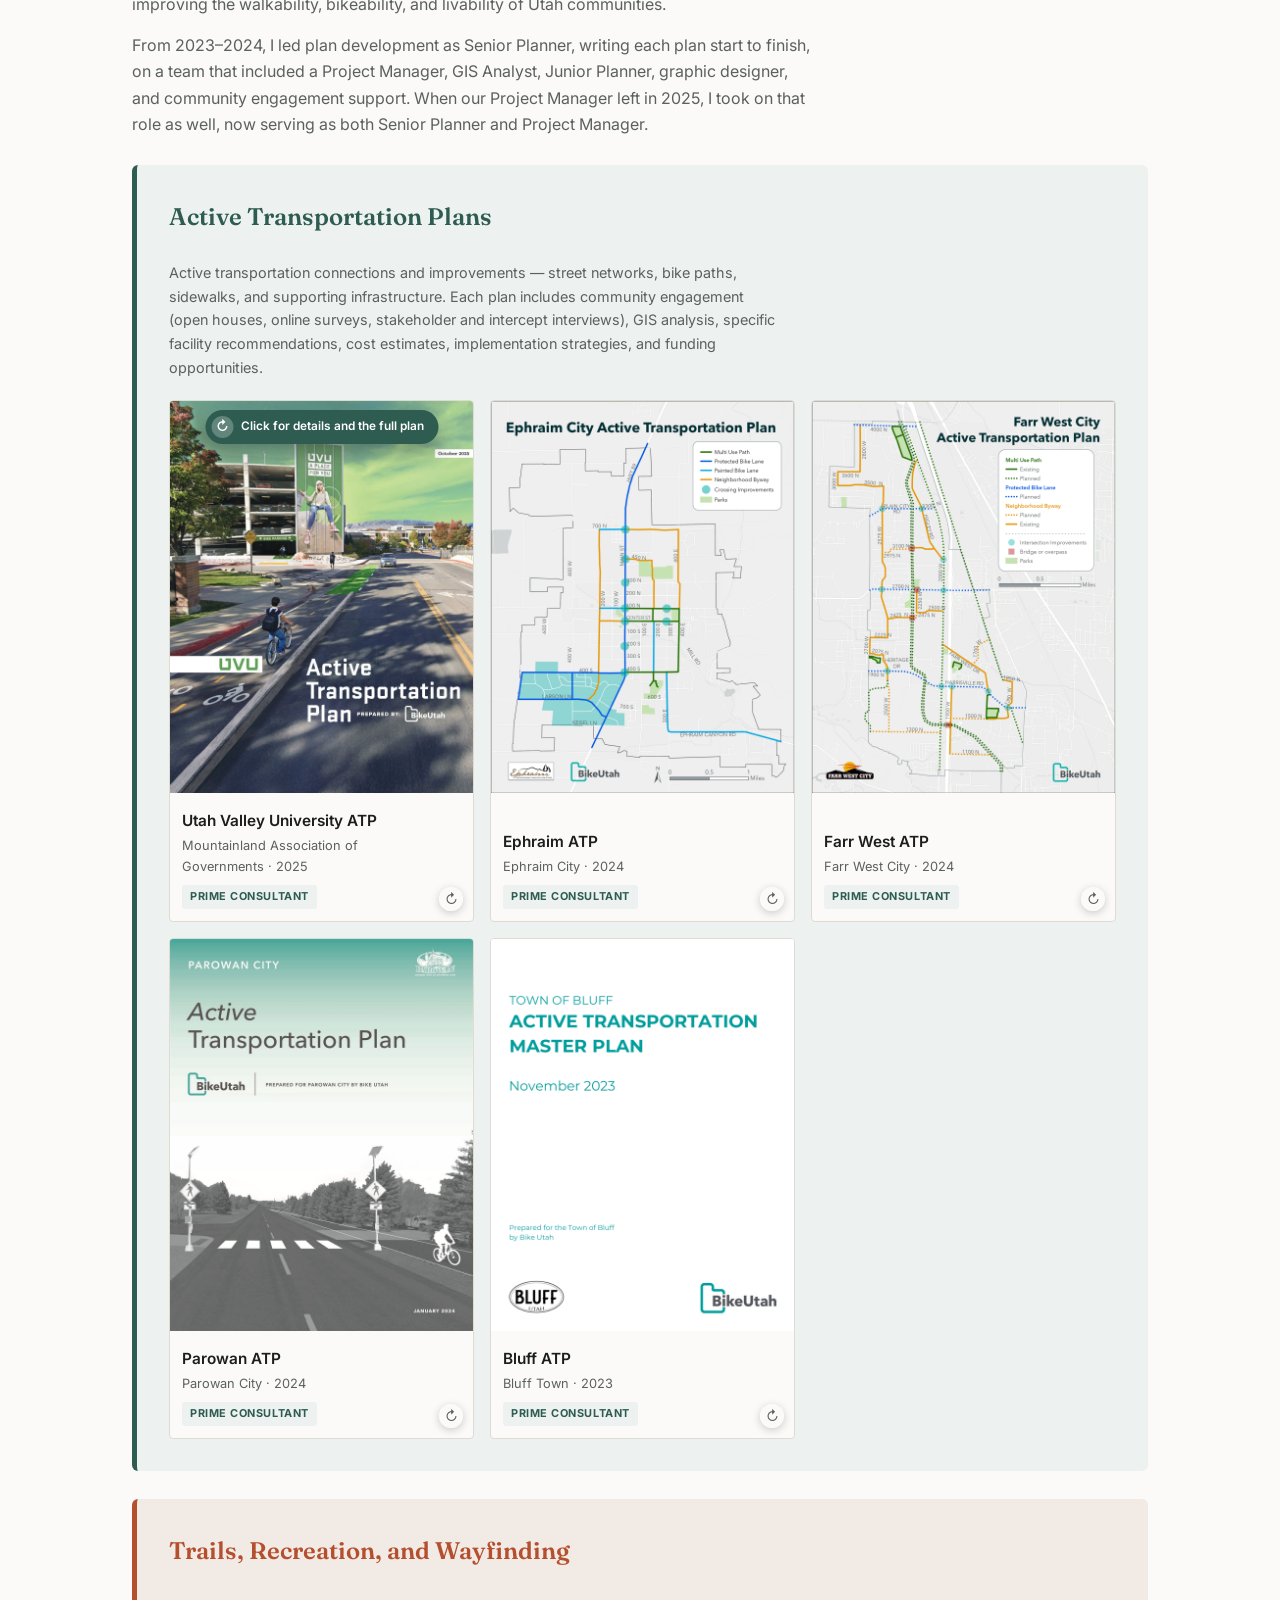
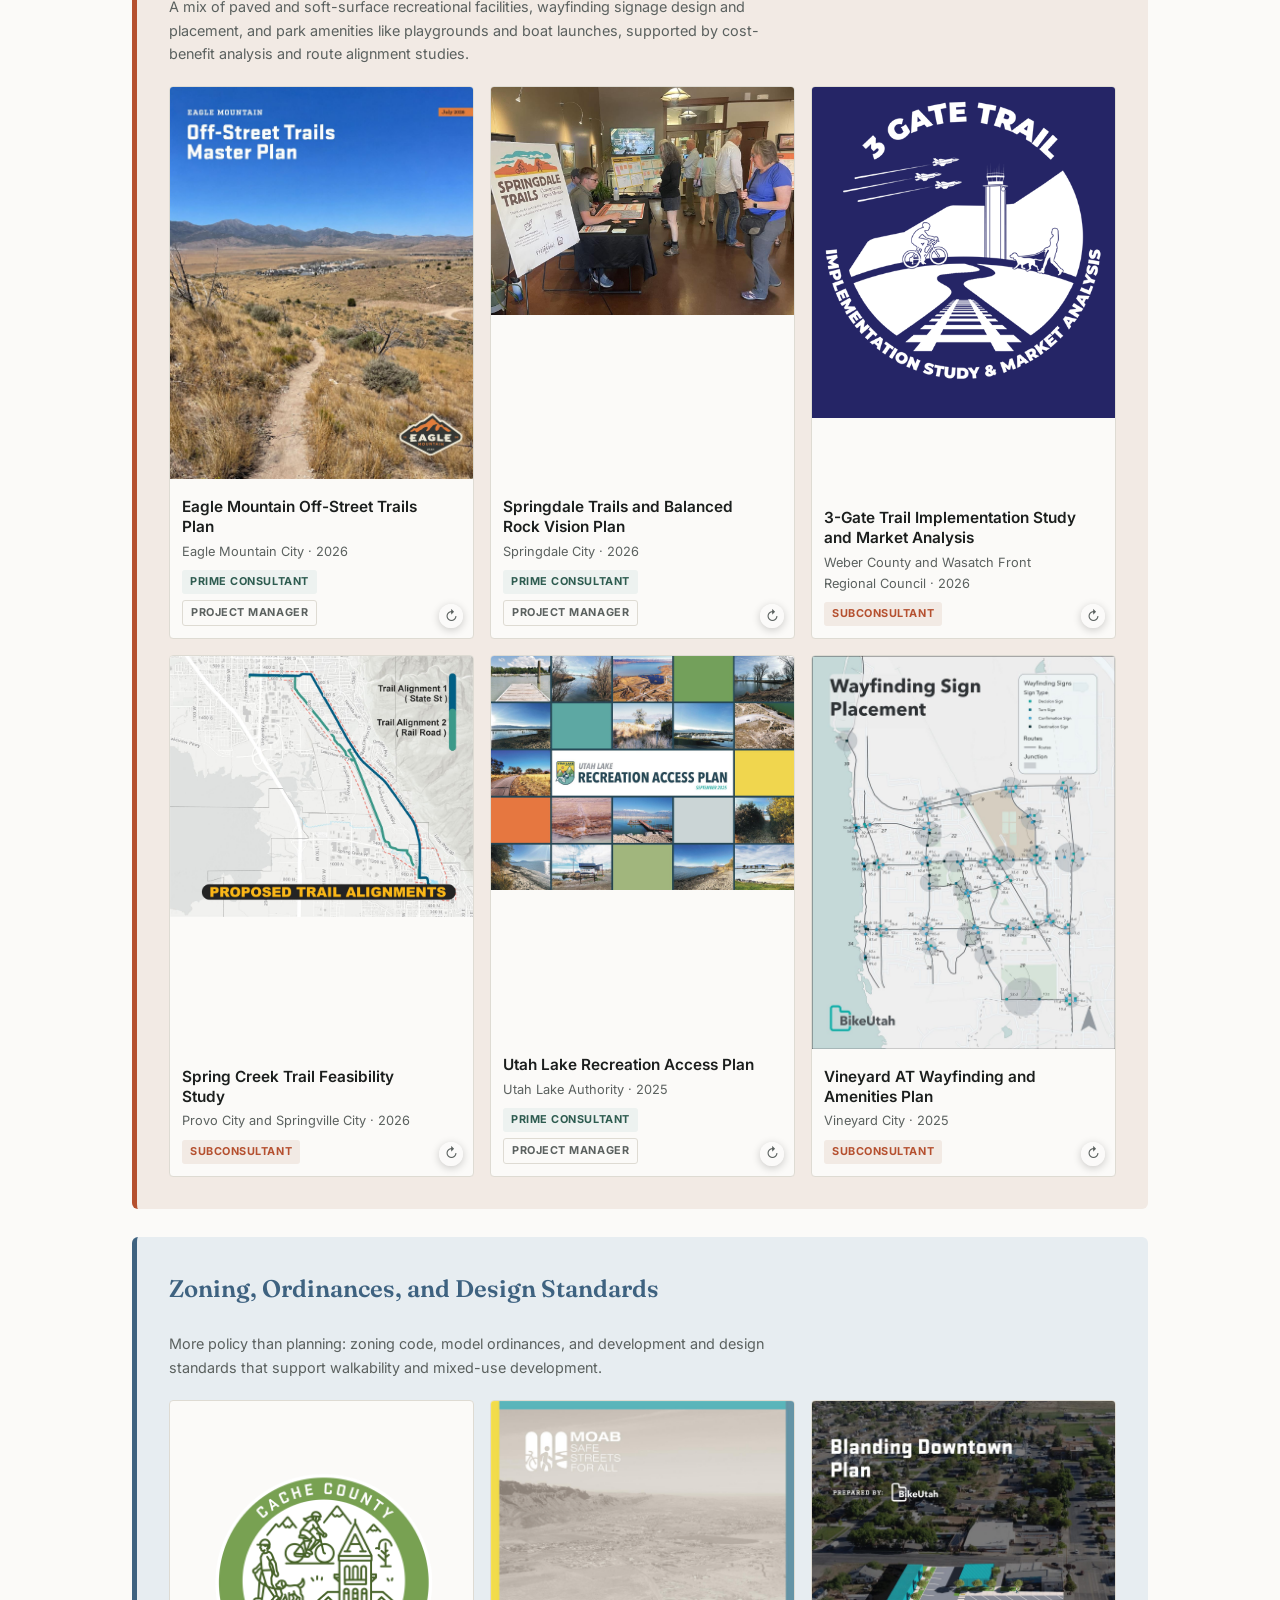
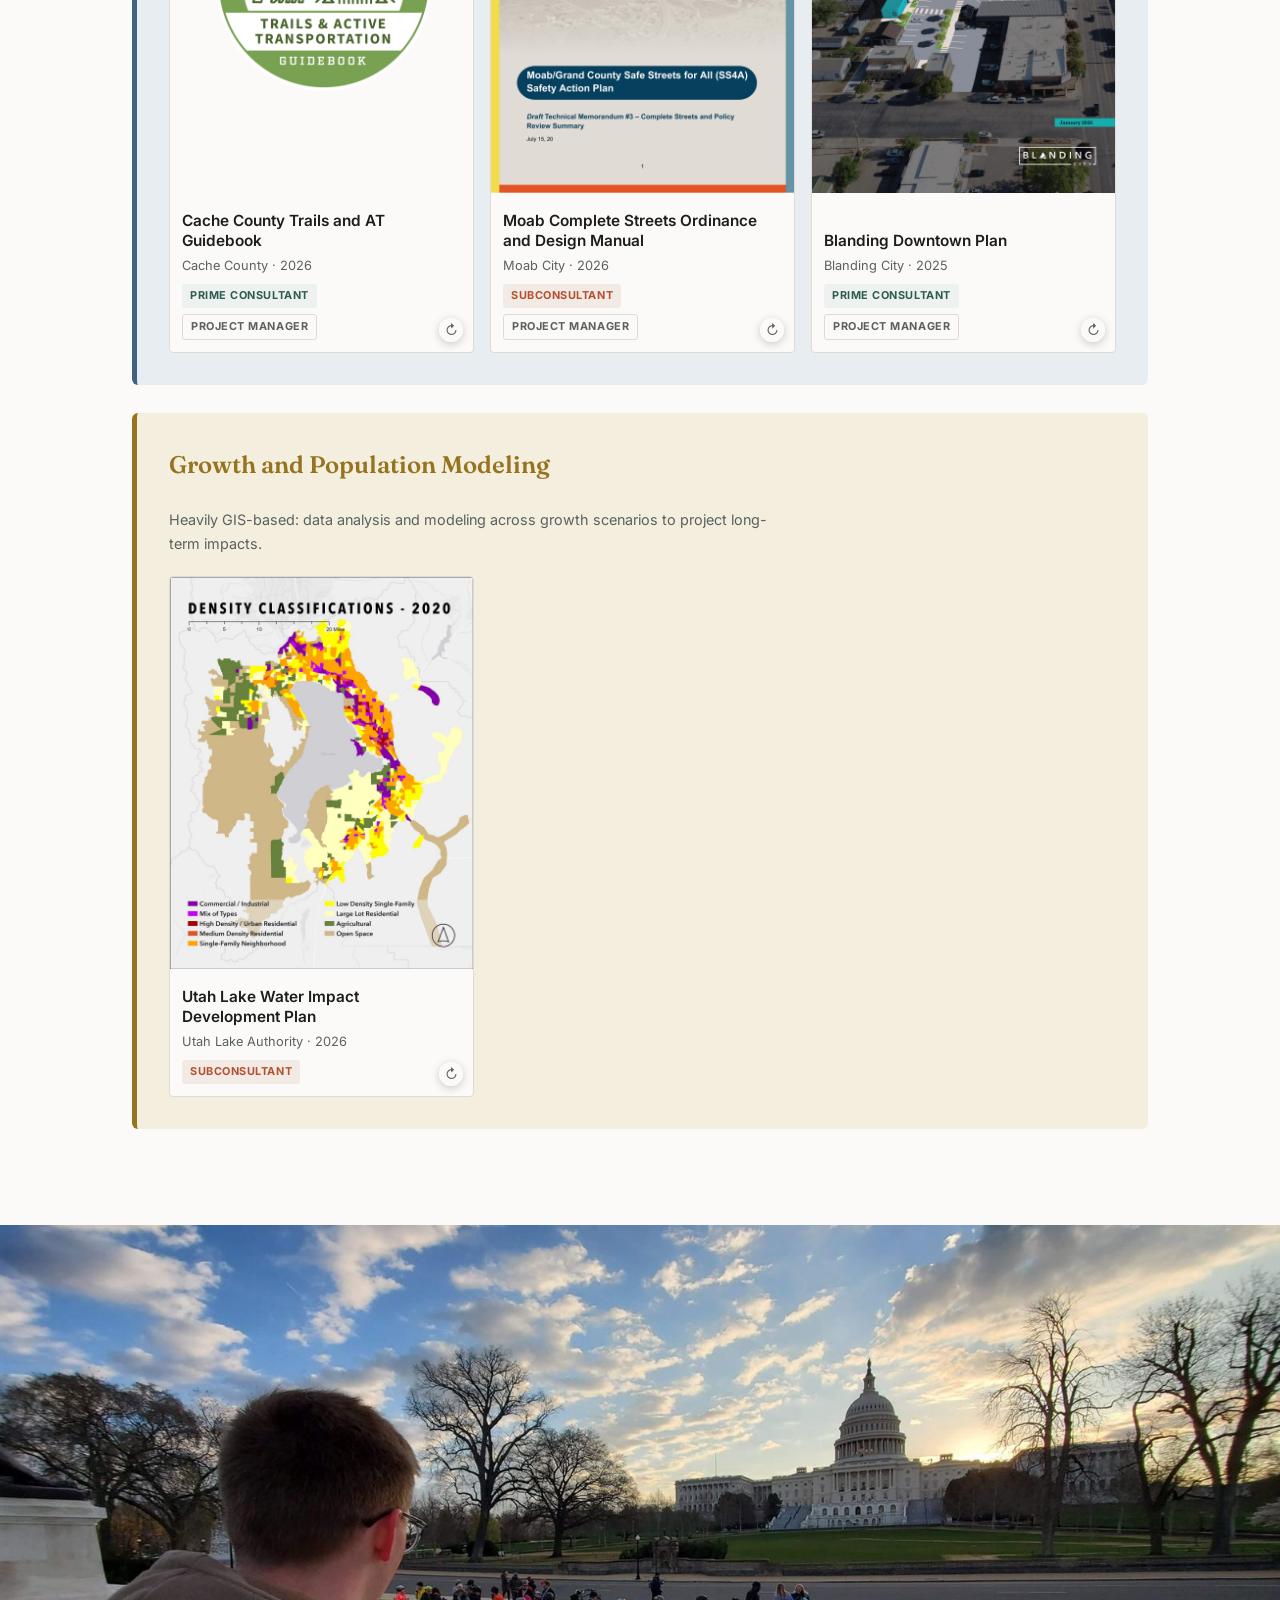
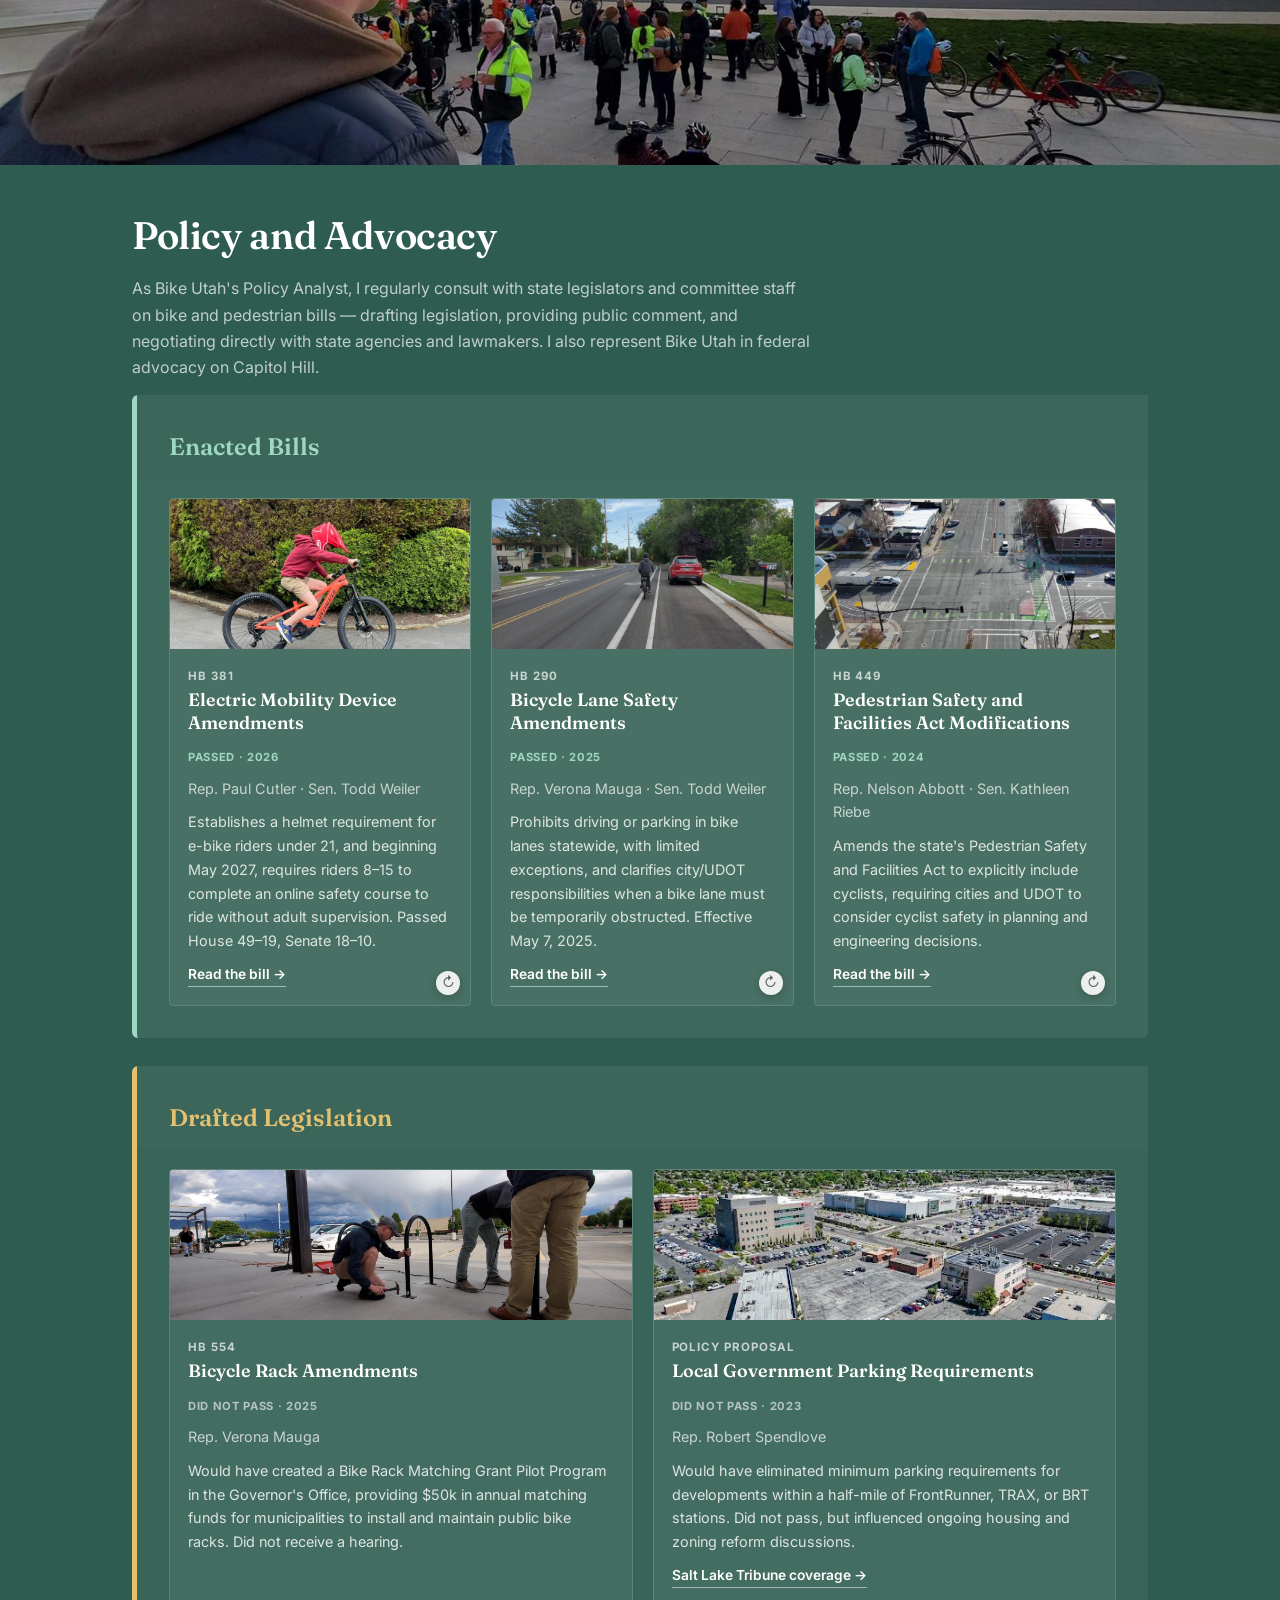
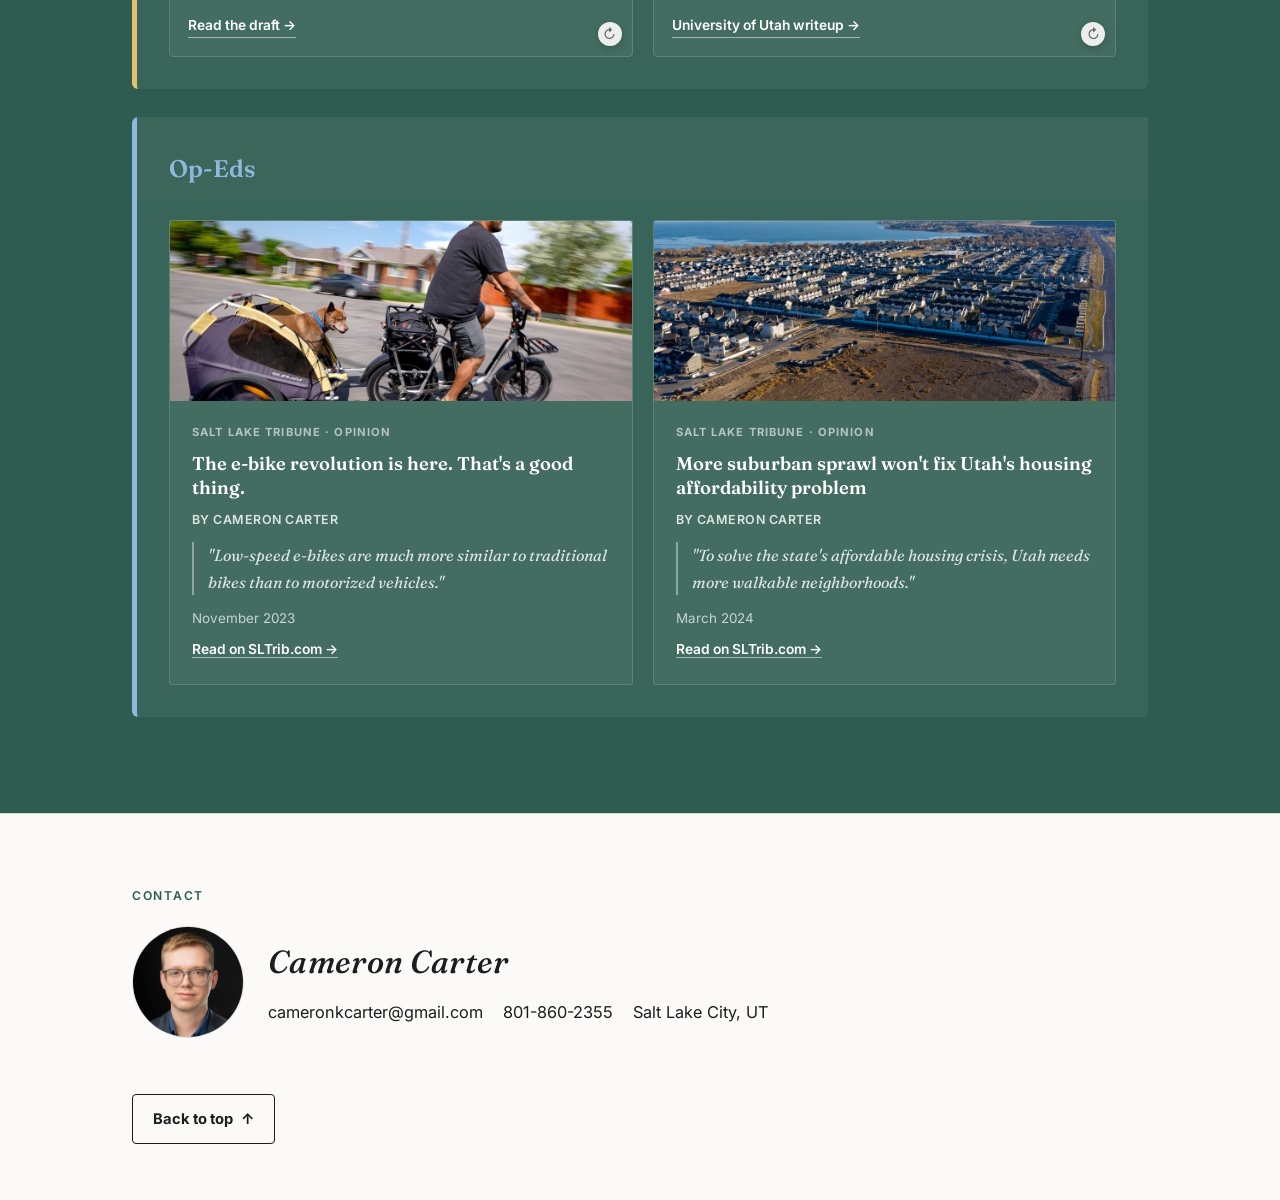
==== commit 7e733de1: "Add mobile nav, sticky category headers, card callout, and mobile/polish fixes - Hamburger menu + re" ====
--- a/index.html
+++ b/index.html
@@ -21,7 +21,10 @@
 <header class="site-nav" id="siteNav">
   <div class="wrap">
     <a class="site-name" href="#top">Cameron Carter</a>
-    <nav>
+    <button class="nav-toggle" id="navToggle" aria-label="Toggle menu" aria-expanded="false">
+      <span></span><span></span><span></span>
+    </button>
+    <nav id="siteNavLinks">
       <a href="#planning">Planning Work</a>
       <a href="#policy">Policy and Advocacy</a>
       <a href="#resume">Resume</a>
@@ -85,33 +88,33 @@
       <p class="muted measure">From 2023–2024, I led plan development as Senior Planner, writing each plan start to finish, on a team that included a Project Manager, GIS Analyst, Junior Planner, graphic designer, and community engagement support. When our Project Manager left in 2025, I took on that role as well, now serving as both Senior Planner and Project Manager.</p>
 
       <div class="cat-block cat-green">
-        <div class="cat-title-row">
-          <div class="cat-title">Active Transportation Plans</div>
-          <div class="flip-cue"><span class="flip-cue-icon">↻</span> Click for details and the full plan</div>
-        </div>
+        <div class="cat-title">Active Transportation Plans</div>
         <p class="cat-desc">Active transportation connections and improvements — street networks, bike paths, sidewalks, and supporting infrastructure. Each plan includes community engagement (open houses, online surveys, stakeholder and intercept interviews), GIS analysis, specific facility recommendations, cost estimates, implementation strategies, and funding opportunities.</p>
         <div class="proj-grid">
-          <div class="proj-card flip-card" onclick="flipCard(this)">
-            <div class="proj-card-inner">
-              <div class="proj-face proj-front">
-                <img class="proj-photo" src="assets/img/plan-uvu-main.jpg" alt="UVU Active Transportation Plan cover">
-                <span class="flip-hint">↻</span>
-                <div class="proj-front-body">
-                  <div class="proj-name">Utah Valley University ATP</div>
-                  <div class="proj-meta">Mountainland Association of Governments · 2025</div>
-                  <div class="proj-tags"><span class="role-tag">Prime Consultant</span></div>
-                </div>
-              </div>
-              <div class="proj-face proj-back">
-                <img src="assets/img/plan-uvu-secondary.jpg" alt="UVU Active Transportation Plan map">
-                <div class="proj-back-body">
-                  <ul class="proj-desc-list">
-                    <li>Campus-wide Active Transportation Plan linking UVU, surrounding neighborhoods, and regional transit</li>
-                    <li>Evaluates walking and biking conditions on campus and across the network</li>
-                    <li>Identifies major barriers to active commuting</li>
-                    <li>Infrastructure and program strategies for students, faculty, staff, and visitors</li>
-                  </ul>
-                  <a class="proj-link" href="plans/uvu.html" onclick="event.stopPropagation();">View Full Plan →</a>
+          <div class="proj-card-callout-wrap">
+            <div class="card-callout"><span class="card-callout-icon">↻</span> Click for details and the full plan</div>
+            <div class="proj-card flip-card" onclick="flipCard(this)">
+              <div class="proj-card-inner">
+                <div class="proj-face proj-front">
+                  <img class="proj-photo" src="assets/img/plan-uvu-main.jpg" alt="UVU Active Transportation Plan cover">
+                  <span class="flip-hint">↻</span>
+                  <div class="proj-front-body">
+                    <div class="proj-name">Utah Valley University ATP</div>
+                    <div class="proj-meta">Mountainland Association of Governments · 2025</div>
+                    <div class="proj-tags"><span class="role-tag">Prime Consultant</span></div>
+                  </div>
+                </div>
+                <div class="proj-face proj-back">
+                  <img src="assets/img/plan-uvu-secondary.jpg" alt="UVU Active Transportation Plan map">
+                  <div class="proj-back-body">
+                    <ul class="proj-desc-list">
+                      <li>Campus-wide Active Transportation Plan linking UVU, surrounding neighborhoods, and regional transit</li>
+                      <li>Evaluates walking and biking conditions on campus and across the network</li>
+                      <li>Identifies major barriers to active commuting</li>
+                      <li>Infrastructure and program strategies for students, faculty, staff, and visitors</li>
+                    </ul>
+                    <a class="proj-link" href="plans/uvu.html" onclick="event.stopPropagation();">View Full Plan →</a>
+                  </div>
                 </div>
               </div>
             </div>
@@ -225,10 +228,7 @@
       </div>
 
       <div class="cat-block cat-rust">
-        <div class="cat-title-row">
-          <div class="cat-title">Trails, Recreation, and Wayfinding</div>
-          <div class="flip-cue"><span class="flip-cue-icon">↻</span> Click for details and the full plan</div>
-        </div>
+        <div class="cat-title">Trails, Recreation, and Wayfinding</div>
         <p class="cat-desc">A mix of paved and soft-surface recreational facilities, wayfinding signage design and placement, and park amenities like playgrounds and boat launches, supported by cost-benefit analysis and route alignment studies.</p>
         <div class="proj-grid">
           <div class="proj-card flip-card" onclick="flipCard(this)">
@@ -385,10 +385,7 @@
       </div>
 
       <div class="cat-block cat-blue">
-        <div class="cat-title-row">
-          <div class="cat-title">Zoning, Ordinances, and Design Standards</div>
-          <div class="flip-cue"><span class="flip-cue-icon">↻</span> Click for details and the full plan</div>
-        </div>
+        <div class="cat-title">Zoning, Ordinances, and Design Standards</div>
         <p class="cat-desc">More policy than planning: zoning code, model ordinances, and development and design standards that support walkability and mixed-use development.</p>
         <div class="proj-grid">
           <div class="proj-card flip-card" onclick="flipCard(this)">
@@ -469,10 +466,7 @@
       </div>
 
       <div class="cat-block cat-gold">
-        <div class="cat-title-row">
-          <div class="cat-title">Growth and Population Modeling</div>
-          <div class="flip-cue"><span class="flip-cue-icon">↻</span> Click for details and the full plan</div>
-        </div>
+        <div class="cat-title">Growth and Population Modeling</div>
         <p class="cat-desc">Heavily GIS-based: data analysis and modeling across growth scenarios to project long-term impacts.</p>
         <div class="proj-grid">
           <div class="proj-card flip-card" onclick="flipCard(this)">
@@ -513,10 +507,7 @@
       <p class="muted measure">As Bike Utah's Policy Analyst, I regularly consult with state legislators and committee staff on bike and pedestrian bills — drafting legislation, providing public comment, and negotiating directly with state agencies and lawmakers. I also represent Bike Utah in federal advocacy on Capitol Hill.</p>
 
       <div class="bill-section bill-section-enacted">
-        <div class="cat-title-row">
-          <div class="bill-section-title">Enacted Bills</div>
-          <div class="flip-cue"><span class="flip-cue-icon">↻</span> Click to see my role</div>
-        </div>
+        <div class="bill-section-title">Enacted Bills</div>
         <div class="bill-grid">
 
           <div class="bill-card flip-card" onclick="flipCard(this)">
@@ -658,8 +649,8 @@
         </div>
       </div>
 
-      <div class="oped-divider"></div>
-      <div class="section-kicker">Op-Eds</div>
+      <div class="bill-section bill-section-oped">
+        <div class="bill-section-title">Op-Eds</div>
       <div class="oped-grid">
         <div class="oped-card">
           <img src="assets/img/oped-ebike-revolution.jpg" alt="E-bike riders on a street">
@@ -683,6 +674,7 @@
             <a class="bill-link" href="https://www.sltrib.com/opinion/commentary/2024/03/17/opinion-more-suburban-sprawl-wont/" target="_blank" rel="noopener">Read on SLTrib.com →</a>
           </div>
         </div>
+      </div>
       </div>
     </div>
   </section>
@@ -708,11 +700,17 @@
 </footer>
 
 <script>
+  let hasFlippedOnce = false;
   function flipCard(el) {
     document.querySelectorAll('.flip-card.flipped').forEach(c => {
       if (c !== el) c.classList.remove('flipped');
     });
     el.classList.toggle('flipped');
+    if (!hasFlippedOnce) {
+      hasFlippedOnce = true;
+      const callout = document.querySelector('.card-callout');
+      if (callout) callout.classList.add('hidden');
+    }
   }
 
   const nav = document.getElementById('siteNav');
@@ -722,6 +720,19 @@
   };
   window.addEventListener('scroll', onScroll, {passive:true});
   onScroll();
+
+  const navToggle = document.getElementById('navToggle');
+  const navLinks = document.getElementById('siteNavLinks');
+  navToggle.addEventListener('click', () => {
+    const open = navLinks.classList.toggle('open');
+    navToggle.classList.toggle('open', open);
+    navToggle.setAttribute('aria-expanded', open ? 'true' : 'false');
+  });
+  navLinks.querySelectorAll('a').forEach(a => a.addEventListener('click', () => {
+    navLinks.classList.remove('open');
+    navToggle.classList.remove('open');
+    navToggle.setAttribute('aria-expanded', 'false');
+  }));
 </script>
 
 </body>
--- a/assets/css/style.css
+++ b/assets/css/style.css
@@ -69,6 +69,16 @@
 .site-nav.scrolled nav a{color:var(--ink-soft);}
 .site-nav.scrolled nav a:hover, .site-nav.scrolled nav a.current{color:var(--accent); border-color:var(--accent);}
 
+.nav-toggle{
+  display:none; flex-direction:column; justify-content:center; gap:5px;
+  width:32px; height:32px; padding:0; background:none; border:none; cursor:pointer; z-index:110;
+}
+.nav-toggle span{width:100%; height:2px; background:#fff; transition:transform 0.2s ease, opacity 0.2s ease;}
+.site-nav.scrolled .nav-toggle span{background:var(--ink);}
+.nav-toggle.open span:nth-child(1){transform:translateY(7px) rotate(45deg);}
+.nav-toggle.open span:nth-child(2){opacity:0;}
+.nav-toggle.open span:nth-child(3){transform:translateY(-7px) rotate(-45deg);}
+
 /* ---------- hero ---------- */
 .hero{
   position:relative; width:100%;
@@ -138,34 +148,54 @@
 }
 .cat-block:first-child{margin-top:40px;}
 .cat-block:last-child{margin-bottom:0;}
-.cat-title{font-family:'Fraunces', serif; font-size:1.5rem; font-weight:600; margin-bottom:20px;}
+.cat-title{
+  font-family:'Fraunces', serif; font-size:1.5rem; font-weight:600; margin:-24px -32px 20px; padding:24px 32px 12px;
+  position:sticky; top:55px; z-index:5;
+}
 .cat-desc{font-size:0.9rem; color:var(--ink-soft); max-width:68ch; margin:-8px 0 20px;}
 
-.cat-title-row{display:flex; justify-content:space-between; align-items:baseline; flex-wrap:wrap; gap:8px 16px; margin-bottom:20px;}
-.cat-title-row .cat-title{margin-bottom:0;}
-.cat-title-row .flip-cue{margin:0;}
-
 .cat-green{background:var(--accent-soft); border-left-color:var(--accent);}
-.cat-green .cat-title{color:var(--accent);}
+.cat-green .cat-title{color:var(--accent); background:var(--accent-soft);}
 .cat-rust{background:var(--rust-soft); border-left-color:var(--rust);}
-.cat-rust .cat-title{color:var(--rust);}
+.cat-rust .cat-title{color:var(--rust); background:var(--rust-soft);}
 .cat-blue{background:var(--blue-soft); border-left-color:var(--blue);}
-.cat-blue .cat-title{color:var(--blue);}
+.cat-blue .cat-title{color:var(--blue); background:var(--blue-soft);}
 .cat-gold{background:var(--gold-soft); border-left-color:var(--gold);}
-.cat-gold .cat-title{color:var(--gold);}
-
-.flip-cue{
-  display:inline-flex; align-items:center; gap:8px; margin:4px 0 24px;
-  font-size:0.8rem; color:var(--ink-soft); font-weight:500;
-}
-.flip-cue-icon{
-  display:inline-flex; align-items:center; justify-content:center;
-  width:20px; height:20px; border-radius:50%;
-  background:var(--accent-soft); color:var(--accent); font-size:0.72rem;
-}
-#policy .flip-cue{color:rgba(255,255,255,0.8);}
-#policy .flip-cue-icon{background:rgba(255,255,255,0.15); color:#fff;}
-.cat-title-row .bill-section-title{margin-bottom:0;}
+.cat-gold .cat-title{color:var(--gold); background:var(--gold-soft);}
+
+.proj-card-callout-wrap{position:relative; height:100%;}
+.card-callout{
+  position:absolute; top:10px; left:50%; transform:translateX(-50%);
+  display:flex; align-items:center; gap:8px;
+  background:var(--accent); color:#fff; padding:6px 14px 6px 6px; border-radius:999px;
+  font-size:0.74rem; font-weight:600; line-height:1.3; white-space:nowrap;
+  box-shadow:0 8px 18px rgba(27,30,29,0.3); z-index:6; pointer-events:none;
+  opacity:1; transition:opacity 0.4s ease;
+}
+.card-callout-icon{
+  display:flex; align-items:center; justify-content:center; flex-shrink:0;
+  width:22px; height:22px; border-radius:50%;
+  background:rgba(255,255,255,0.25); font-size:0.85rem;
+}
+.card-callout.hidden{opacity:0; animation:none;}
+
+@media (prefers-reduced-motion: no-preference){
+  .card-callout{animation:callout-pulse 2.4s ease-in-out infinite;}
+  .card-callout-icon{animation:callout-icon-spin 2.4s ease-in-out infinite;}
+}
+@keyframes callout-pulse{
+  0%, 60%, 100%{transform:translateX(-50%) scale(1);}
+  30%{transform:translateX(-50%) scale(1.06);}
+}
+@keyframes callout-icon-spin{
+  0%, 40%{transform:rotate(0deg);}
+  70%{transform:rotate(360deg);}
+  100%{transform:rotate(360deg);}
+}
+
+@media (max-width:420px){
+  .card-callout{white-space:normal; text-align:left; max-width:88%;}
+}
 
 .proj-grid{display:grid; grid-template-columns:repeat(3, 1fr); gap:16px;}
 
@@ -173,7 +203,7 @@
   cursor:pointer; perspective:1200px; border-radius:4px; overflow:hidden;
   transition:transform 0.2s ease, box-shadow 0.2s ease;
 }
-.proj-card:hover{transform:translateY(-4px); box-shadow:0 12px 26px rgba(27,30,29,0.16);}
+.proj-card:hover{transform:translateY(-4px); box-shadow:0 14px 30px rgba(27,30,29,0.18);}
 .proj-card-inner{
   position:relative; width:100%; height:100%;
   transition:transform 0.55s cubic-bezier(.4,.2,.2,1); transform-style:preserve-3d;
@@ -183,7 +213,7 @@
 .proj-face{
   backface-visibility:hidden; -webkit-backface-visibility:hidden;
   background:var(--bg); border:1px solid var(--line); border-radius:4px;
-  box-shadow:0 2px 8px rgba(27,30,29,0.05);
+  box-shadow:0 6px 18px rgba(27,30,29,0.12);
   display:flex; flex-direction:column; overflow:hidden;
   box-sizing:border-box; width:100%; height:100%;
 }
@@ -191,7 +221,7 @@
    stretches every card in the row to match the tallest one, and this 100% height lets
    shorter (e.g. landscape-image) cards fill that same space instead of leaving a gap */
 .proj-front{padding:0; position:relative;}
-.proj-front-body{padding:10px 12px 12px; display:flex; flex-direction:column; margin-top:auto;}
+.proj-front-body{padding:10px 34px 12px 12px; display:flex; flex-direction:column; margin-top:auto;}
 
 .proj-photo{width:100%; height:auto; display:block;}
 .proj-photo.placeholder{
@@ -203,9 +233,10 @@
   text-align:center; padding:0 10px;
 }
 .flip-hint{
-  position:absolute; top:10px; right:10px; width:24px; height:24px; border-radius:50%;
+  position:absolute; bottom:10px; right:10px; width:24px; height:24px; border-radius:50%;
   background:rgba(251,250,248,0.92); color:var(--ink-soft); font-size:0.85rem;
-  display:flex; align-items:center; justify-content:center; box-shadow:0 1px 4px rgba(0,0,0,0.18);
+  display:flex; align-items:center; justify-content:center; box-shadow:0 2px 8px rgba(0,0,0,0.2);
+  z-index:2;
 }
 .proj-name{font-size:0.96rem; font-weight:600; margin-top:8px; line-height:1.3;}
 .proj-meta{font-size:0.8rem; color:var(--ink-soft); margin-top:4px;}
@@ -237,6 +268,7 @@
 }
 @media (max-width:600px){
   .proj-grid{grid-template-columns:1fr;}
+  .role-tag{font-size:0.64rem; padding:3px 7px;}
 }
 
 /* ---------- policy section (distinct treatment) ---------- */
@@ -251,39 +283,38 @@
   object-fit:cover; object-position:50% 35%; display:block; margin:0 0 48px;
 }
 
-.section-kicker{
-  font-size:0.78rem; text-transform:uppercase; letter-spacing:0.1em; font-weight:700;
-  opacity:0.65; margin:48px 0 16px;
-}
-.section-kicker:first-of-type{margin-top:0;}
-
 /* ---------- bill sections (color-coded, mirrors planning categories) ---------- */
 .bill-section{padding:32px; border-radius:6px; border-left:5px solid transparent; margin-bottom:28px;}
 .bill-section:last-of-type{margin-bottom:0;}
-.bill-section-title{font-family:'Fraunces', serif; font-size:1.3rem; font-weight:600; margin-bottom:20px;}
+.bill-section-title{
+  font-family:'Fraunces', serif; font-size:1.5rem; font-weight:600; margin:-32px -32px 20px; padding:32px 32px 12px;
+  position:sticky; top:55px; z-index:5; background:#3C6659;
+}
 
 .bill-section-enacted{background:rgba(255,255,255,0.07); border-left-color:#9FD8C2;}
 .bill-section-enacted .bill-section-title{color:#9FD8C2;}
 .bill-section-drafted{background:rgba(255,255,255,0.05); border-left-color:#E3C171;}
 .bill-section-drafted .bill-section-title{color:#E3C171;}
+.bill-section-oped{background:rgba(255,255,255,0.05); border-left-color:#8FB8DE;}
+.bill-section-oped .bill-section-title{color:#8FB8DE;}
 
 /* ---------- bill cards (flip) ---------- */
 .bill-grid{display:grid; grid-template-columns:repeat(3, 1fr); gap:20px;}
 .bill-grid.two{grid-template-columns:repeat(2, 1fr);}
 
 .bill-card{
-  height:500px; cursor:pointer; perspective:1200px; border-radius:4px; overflow:hidden;
+  cursor:pointer; perspective:1200px; border-radius:4px; overflow:hidden;
   transition:transform 0.2s ease, box-shadow 0.2s ease;
 }
 .bill-card:hover{transform:translateY(-4px); box-shadow:0 14px 28px rgba(0,0,0,0.28);}
 .bill-card-inner{
-  position:relative; width:100%; height:500px;
+  position:relative; width:100%; height:100%;
   transition:transform 0.55s cubic-bezier(.4,.2,.2,1); transform-style:preserve-3d;
 }
 .bill-card.flipped .bill-card-inner{transform:rotateY(180deg);}
 
 .bill-face{
-  position:absolute; top:0; left:0; width:100%; height:500px; box-sizing:border-box;
+  width:100%; height:100%; box-sizing:border-box;
   backface-visibility:hidden; -webkit-backface-visibility:hidden;
   background:rgba(255,255,255,0.06); border:1px solid rgba(255,255,255,0.14); border-radius:4px;
   display:flex; flex-direction:column; overflow:hidden;
@@ -306,7 +337,7 @@
 .bill-link{font-size:0.86rem; font-weight:600; color:#fff; border-bottom:1px solid rgba(255,255,255,0.5); margin-top:auto; align-self:flex-start;}
 .bill-link:hover{border-color:#fff; text-decoration:none;}
 
-.bill-back{transform:rotateY(180deg);}
+.bill-back{position:absolute; inset:0; transform:rotateY(180deg);}
 .bill-back .bill-card-body{justify-content:flex-start; padding:24px 22px;}
 .bill-back-label{
   font-size:0.72rem; text-transform:uppercase; letter-spacing:0.12em; font-weight:700;
@@ -327,7 +358,6 @@
 }
 
 /* ---------- op-eds ---------- */
-.oped-divider{border-top:1px solid rgba(255,255,255,0.2); margin:64px 0 0;}
 .oped-grid{display:grid; grid-template-columns:1fr 1fr; gap:20px;}
 .oped-card{
   background:rgba(255,255,255,0.06); border:1px solid rgba(255,255,255,0.14);
@@ -363,7 +393,7 @@
 
 .signature-row{display:flex; align-items:center; gap:24px; margin-top:20px;}
 .signature-photo{
-  width:112px; height:112px; border-radius:50%; object-fit:cover; object-position:50% 8%;
+  width:112px; height:112px; border-radius:50%; object-fit:cover; object-position:50% 23%;
   border:1px solid var(--line); flex-shrink:0;
 }
 .signature-info{display:flex; flex-direction:column; gap:10px;}
@@ -438,12 +468,28 @@
 @media (max-width:760px){
   section{padding:64px 0;}
   .site-nav .wrap{padding:0 20px;}
-  .hero-content{padding:0 20px 44px;}
+  .hero-content{padding:0 20px 32px;}
   .wrap{padding:0 20px;}
-  .cat-block{padding:20px;}
+  .cat-block, .bill-section{padding:20px;}
+  .cat-title{margin:-24px -20px 20px; padding:24px 20px 12px; top:55px;}
+  .bill-section-title{margin:-32px -20px 20px; padding:32px 20px 12px; top:55px;}
   .proj-grid{gap:14px;}
-  .hero{aspect-ratio:1.3/1; min-height:380px;}
+  .hero{aspect-ratio:0.85/1; min-height:460px; align-items:flex-end;}
+  .hero img{object-position:50% 22%;}
   .bleed-full{aspect-ratio:1.2/1; max-height:340px;}
-  .site-nav nav{gap:14px; font-size:0.8rem;}
   .cat-title-row{flex-direction:column; align-items:flex-start; gap:6px;}
-}
+
+  .nav-toggle{display:flex;}
+  .site-nav nav{
+    position:fixed; top:0; right:0; height:100vh; width:min(78vw, 320px);
+    background:var(--bg); flex-direction:column; align-items:flex-start;
+    gap:0; padding:88px 28px 28px; box-shadow:-8px 0 30px rgba(0,0,0,0.18);
+    transform:translateX(100%); transition:transform 0.3s ease;
+  }
+  .site-nav nav.open{transform:translateX(0);}
+  .site-nav nav a{
+    color:var(--ink); width:100%; padding:14px 0; border-bottom:1px solid var(--line);
+    font-size:1rem;
+  }
+  .site-nav nav a:hover{color:var(--accent); border-color:var(--line);}
+}
